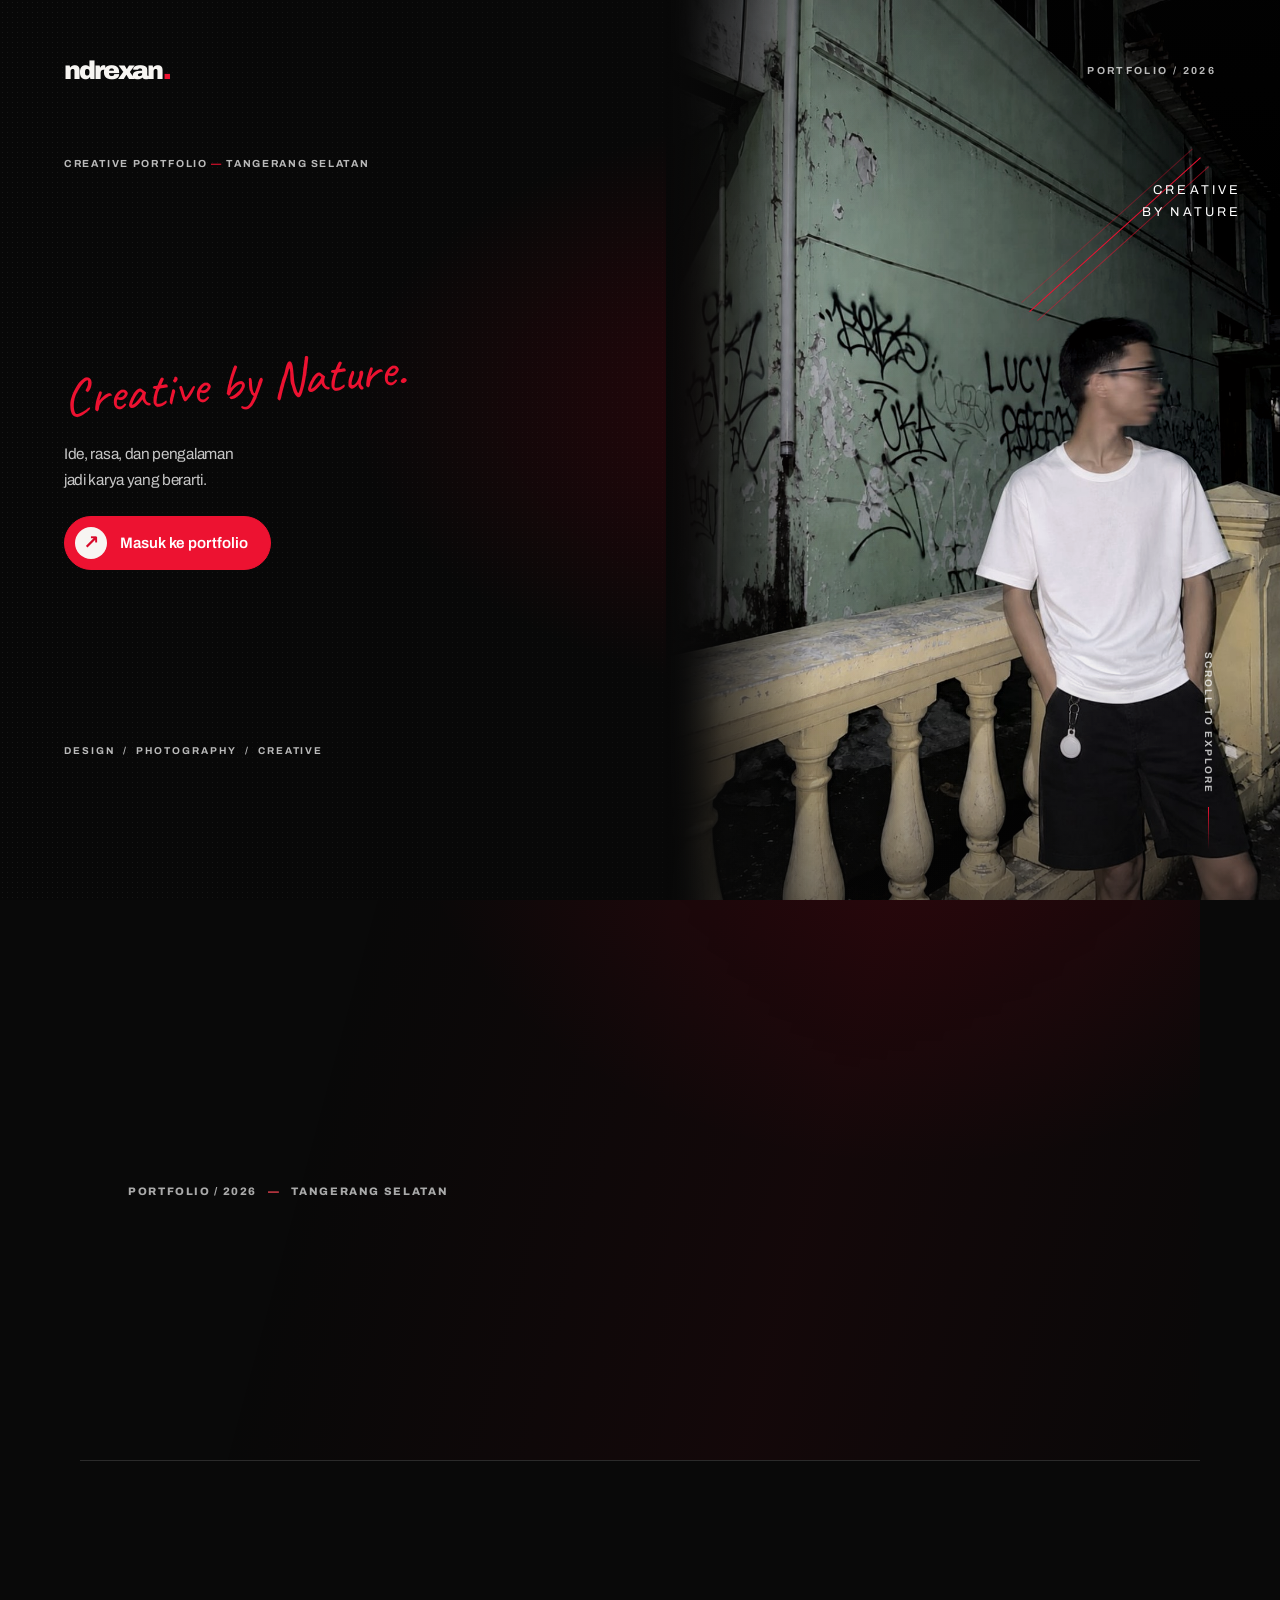
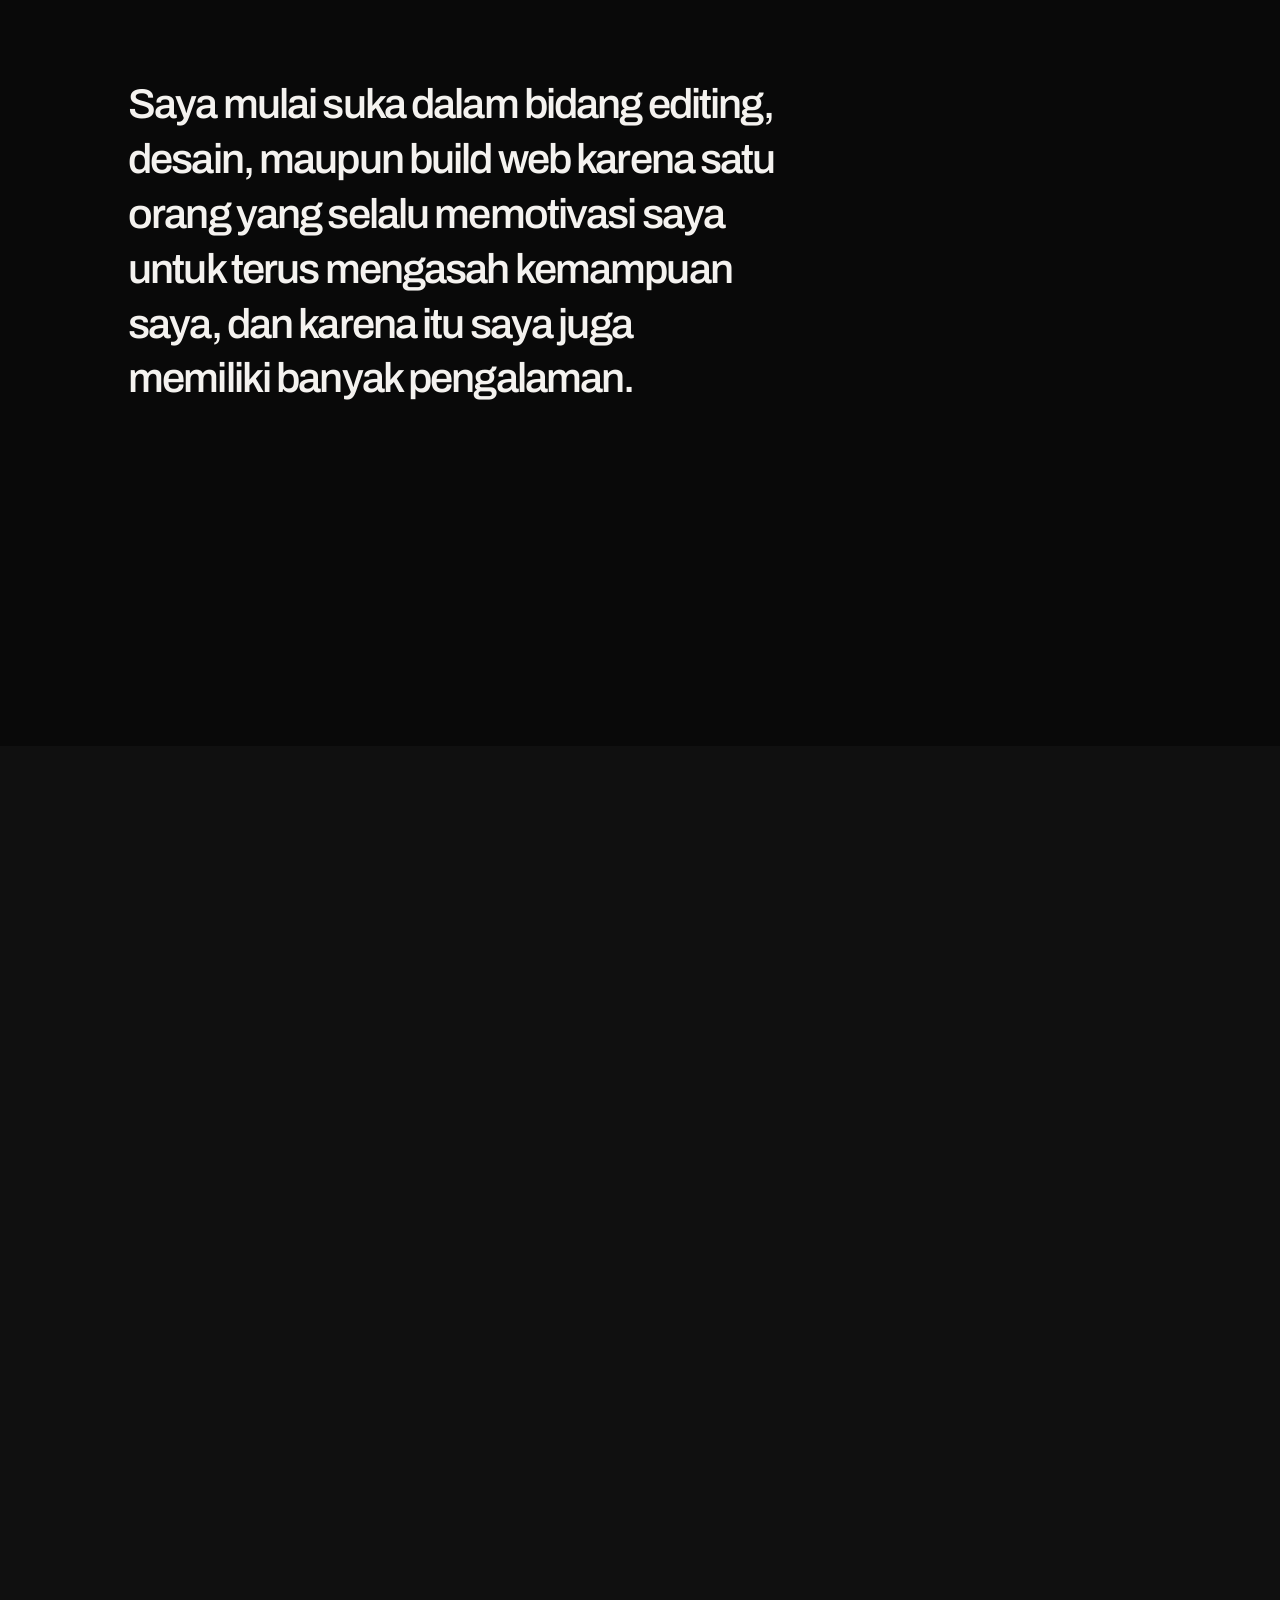
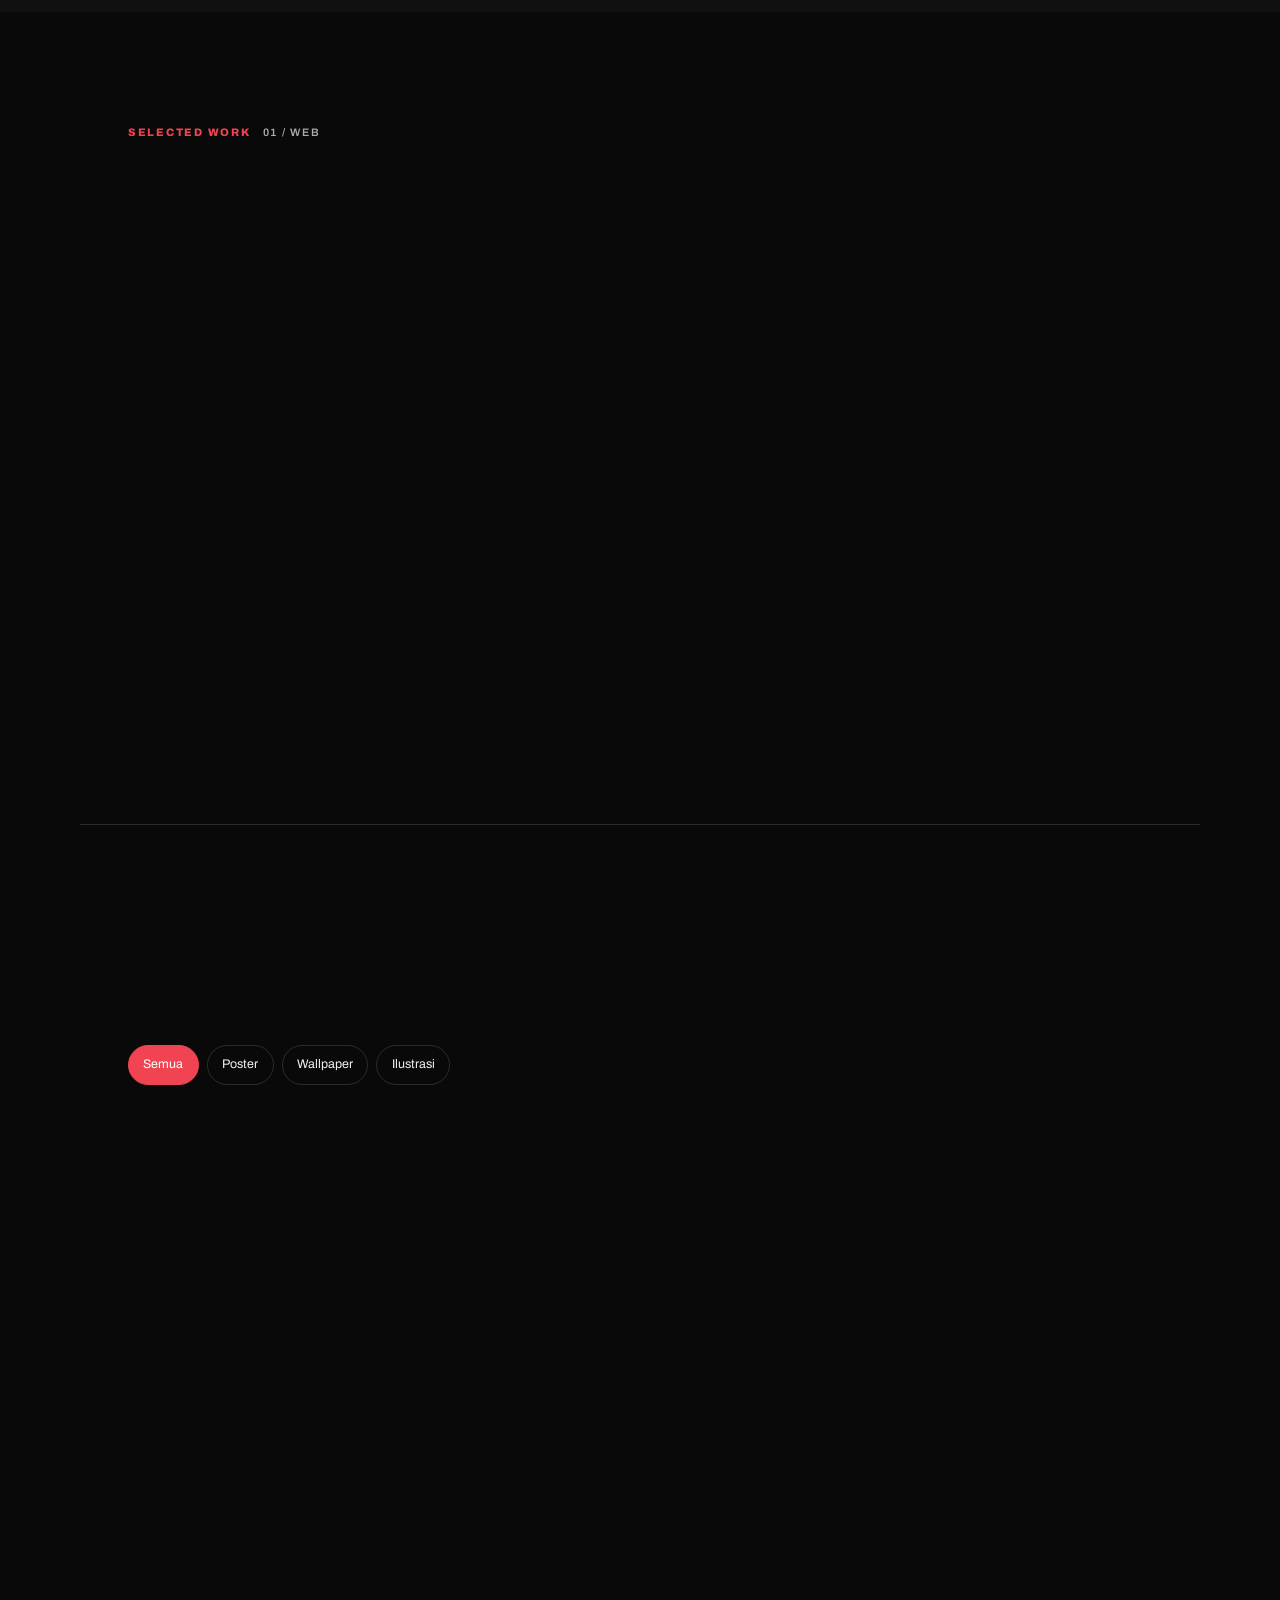
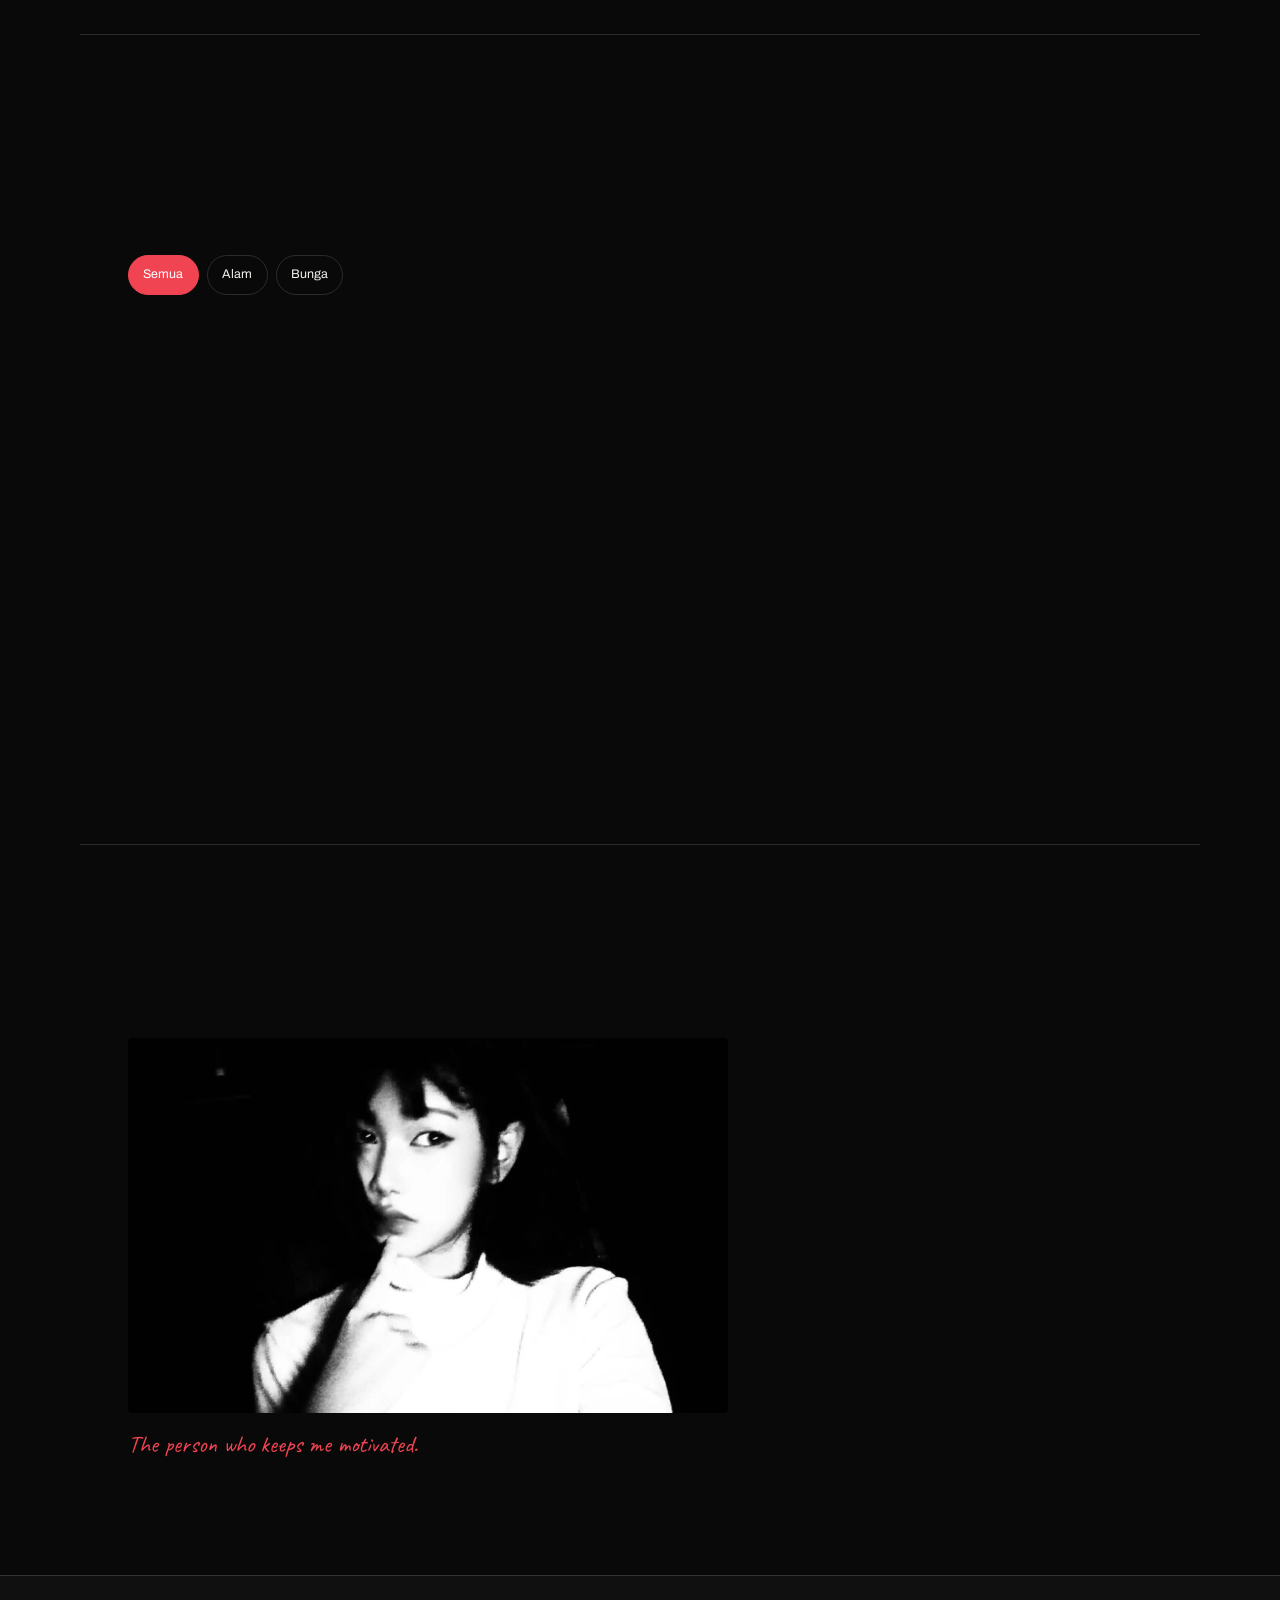
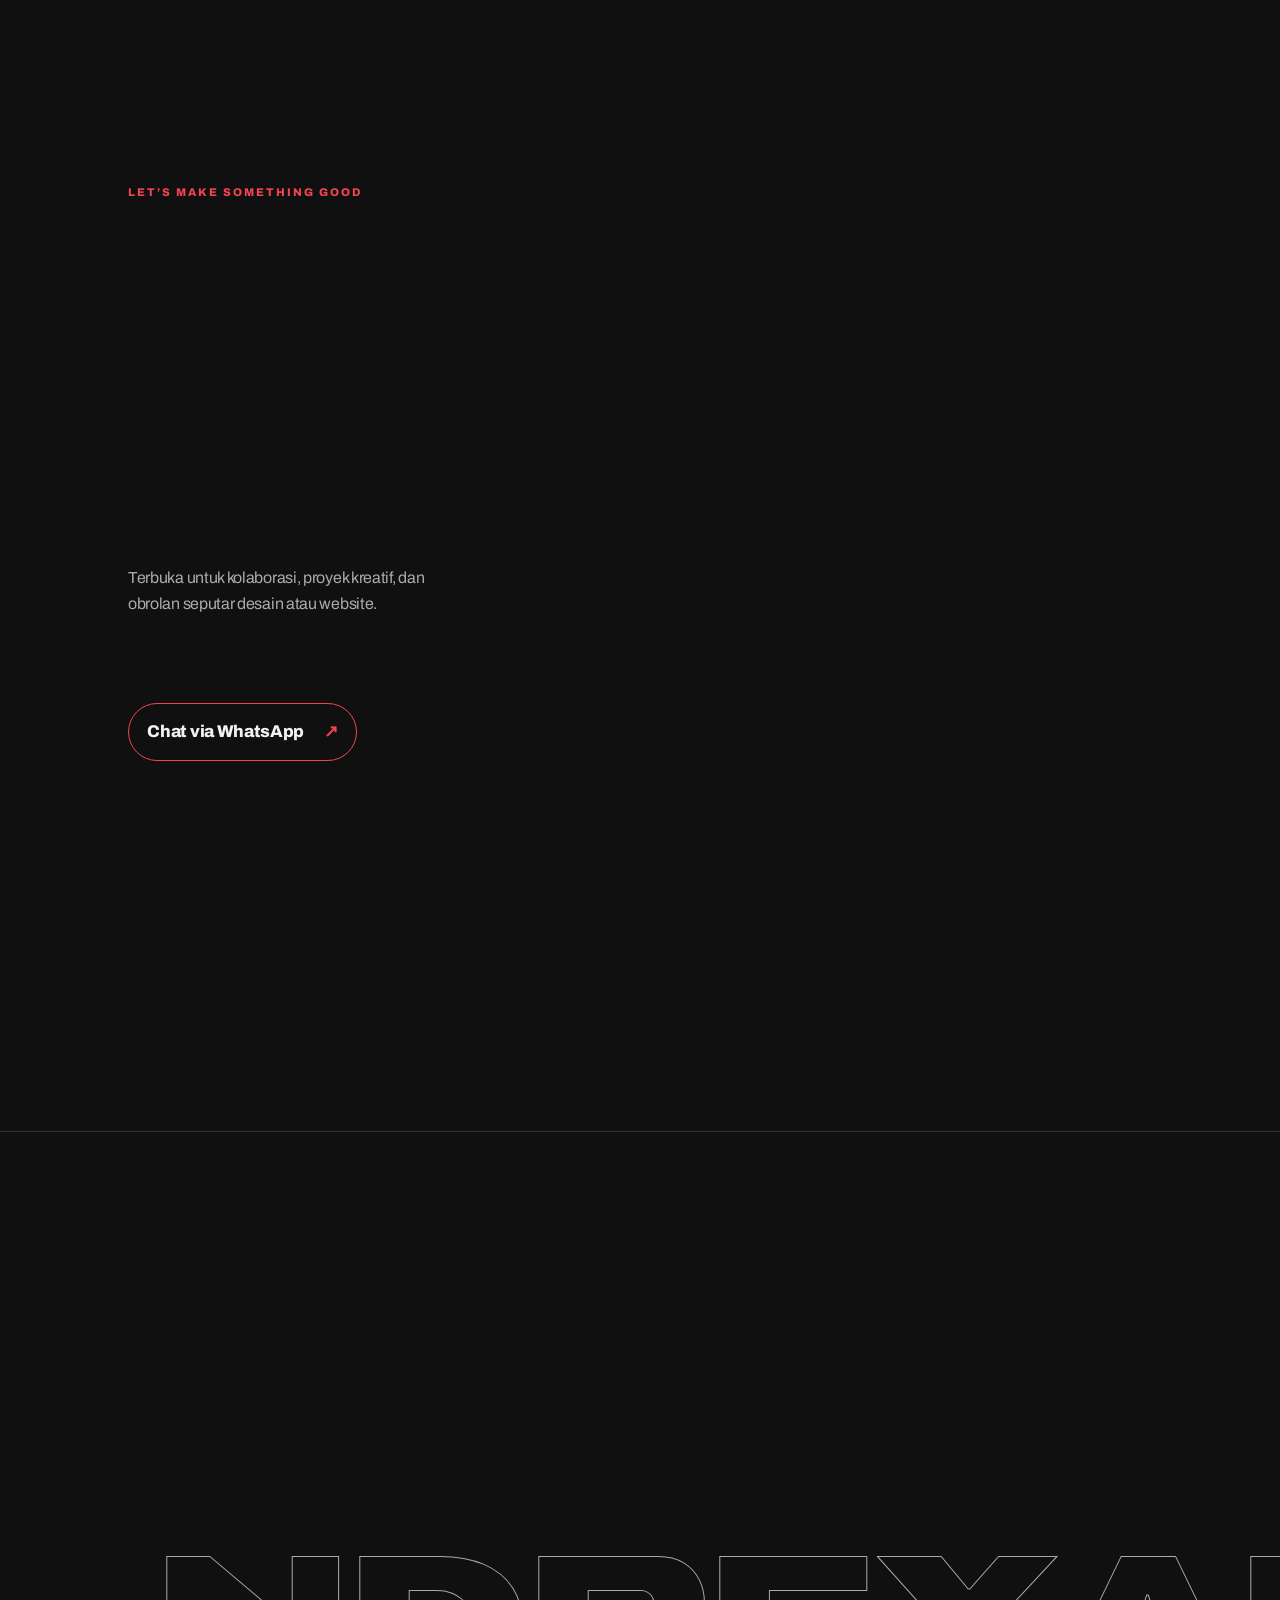
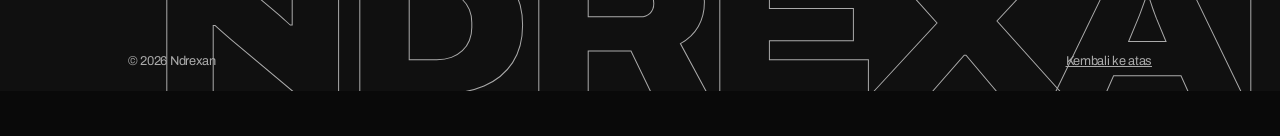
==== index.html @ 60a0fe1a "Add files via upload" ====
<!DOCTYPE html>
<html lang="id">
<head>
  <meta charset="UTF-8">
  <meta name="viewport" content="width=device-width, initial-scale=1">
  <title>Ndrexan · Andre Arshavin</title>
  <meta name="description" content="Andre Arshavin (Ndrexan): desain, fotografi, dan pembuatan website.">
  <meta name="theme-color" content="#0b0b0b">
  <link rel="canonical" href="https://ndrexan.my.id/">
  <link rel="icon" href="favicon.ico" sizes="any">
  <link rel="icon" type="image/png" sizes="32x32" href="favicon-32.png">
  <link rel="icon" type="image/png" sizes="192x192" href="icon-192.png">
  <link rel="apple-touch-icon" href="apple-touch-icon.png">
  <link rel="manifest" href="site.webmanifest">
  <meta property="og:type" content="website">
  <meta property="og:locale" content="id_ID">
  <meta property="og:site_name" content="Ndrexan">
  <meta property="og:title" content="Ndrexan · Desainer, fotografer, dan pembuat website">
  <meta property="og:description" content="Portofolio Andre Arshavin dari Tangerang Selatan: desain, fotografi, dan pembuatan website.">
  <meta property="og:url" content="https://ndrexan.my.id/">
  <meta property="og:image" content="https://ndrexan.my.id/og-image.png">
  <meta property="og:image:width" content="1200">
  <meta property="og:image:height" content="630">
  <meta property="og:image:alt" content="NDREXAN: desainer, fotografer, dan pembuat website">
  <meta name="twitter:card" content="summary_large_image">
  <meta name="twitter:title" content="Ndrexan · Desainer, fotografer, dan pembuat website">
  <meta name="twitter:description" content="Portofolio Andre Arshavin dari Tangerang Selatan: desain, fotografi, dan pembuatan website.">
  <meta name="twitter:image" content="https://ndrexan.my.id/og-image.png">
  <link rel="preconnect" href="https://fonts.googleapis.com">
  <link rel="preconnect" href="https://fonts.gstatic.com" crossorigin>
  <link href="https://fonts.googleapis.com/css2?family=Archivo:wdth,wght@62..125,400..900&family=Caveat:wght@500;600;700&display=swap" rel="stylesheet">
  <link rel="stylesheet" href="style.css">
  <script>if(!matchMedia("(prefers-reduced-motion: reduce)").matches)document.documentElement.className="js loading"</script>

  <style>
    .website-projects[hidden]{display:none!important}.website-project-grid{display:grid;grid-template-columns:1fr;gap:28px;margin-top:24px}.website-project-card{min-width:0;border:1px solid var(--line,#333);border-radius:18px;overflow:hidden;background:var(--panel,rgba(128,128,128,.06))}.website-project-info{padding:20px 22px}.website-project-info h3{font-size:clamp(24px,4vw,34px);margin:5px 0 8px;letter-spacing:-.04em}.website-project-info p{max-width:650px}.website-project-browser{padding:10px;background:#151515;border-top:1px solid #333}.website-project-browser .bar{height:28px;display:flex;align-items:center;gap:6px;color:#aaa;font-size:11px;padding:0 8px}.website-project-browser .bar i{width:7px;height:7px;border-radius:50%;background:#777}.website-project-browser .bar span{margin-left:8px;overflow:hidden;text-overflow:ellipsis;white-space:nowrap}.website-project-screen{position:relative;aspect-ratio:16/9;background:#090909;border-radius:8px;overflow:hidden}.website-project-screen iframe{width:100%;height:100%;border:0;background:#fff}.website-project-screen img{width:100%;height:100%;object-fit:cover;display:block}.website-project-screen .screen-link{position:absolute;inset:0;display:grid;place-items:end center;padding:14px;text-decoration:none;background:linear-gradient(transparent 65%,rgba(0,0,0,.55));color:#fff;opacity:0;transition:opacity .2s}.website-project-screen:hover .screen-link,.website-project-screen:focus-within .screen-link{opacity:1}.website-project-actions{display:flex;gap:10px;flex-wrap:wrap;margin-top:16px}.website-project-actions a{display:inline-flex;align-items:center;gap:8px}.website-project-empty{color:#888}@media(min-width:760px){.website-project-grid{grid-template-columns:repeat(2,minmax(0,1fr))}.website-project-card:first-child:nth-last-child(odd){grid-column:1/-1}}
  </style>

</head>
<body>
  <section class="loader intro-screen" id="loader" aria-label="Intro Ndrexan">
    <div class="intro-grain" aria-hidden="true"></div>
    <header class="intro-top"><span class="intro-brand">ndrexan<span>.</span></span><span class="intro-index">PORTFOLIO / 2026</span></header>
    <div class="intro-art" aria-hidden="true"><img src="foto.jpg" alt=""><span class="intro-redline"></span><span class="intro-stamp">CREATIVE<br>BY NATURE</span></div>
    <div class="intro-copy">
      <p class="intro-kicker">CREATIVE PORTFOLIO <span>—</span> TANGERANG SELATAN</p>
      <h2 class="intro-title">NDREXAN<span>.</span></h2>
      <p class="intro-signature">Creative by Nature.</p>
      <p class="intro-description">Ide, rasa, dan pengalaman<br class="desktop-only"> jadi karya yang berarti.</p>
      <button class="intro-enter" id="introEnter" type="button"><span class="intro-enter-icon">↗</span> Masuk ke portfolio</button>
    </div>
    <div class="intro-bottom"><span>DESIGN&nbsp; / &nbsp;PHOTOGRAPHY&nbsp; / &nbsp;CREATIVE</span><span class="intro-scroll">SCROLL TO EXPLORE <i></i></span></div>
    <p class="loader-hint" id="loaderHint">Ketuk atau klik untuk menyalakan suara</p>
  </section>

  <header class="nav">
    <div class="wrap nav-in">
      <a class="logo" href="#top">ndrexan<span class="logo-dot">.</span></a><button class="theme-toggle" id="themeToggle" type="button" aria-label="Ganti tema"><span class="theme-icon">☼</span><span class="theme-label">Light mode</span></button>
    </div>
  </header>

  <main id="top">
    <section class="hero wrap">
      <div class="hero-title-wrap"><h1>Ndrexan</h1><span class="hero-signature" aria-label="signature">creative by nature.</span></div>
      <div class="hero-grid">
        <div class="intro">
          <p class="statement">Desainer, fotografer, dan pembuat website.</p>
          <p class="muted">Saya Andre Arshavin, berasal dari Tangerang Selatan dan bersekolah di SMKN 4 Tangsel jurusan DKV. Skill saya fotografi, desain, dan pembuatan website.</p>
          <p class="links"><a href="#desain">Lihat karya</a><a href="#kontak">Hubungi saya</a></p>
          <p class="hero-eyebrow">PORTFOLIO / 2026 <span>—</span> TANGERANG SELATAN</p>
          <p class="chips"><span class="chip"><i class="dot"></i>Terbuka untuk proyek</span><span class="chip">Tangsel · <b id="clock">--.--</b> WIB</span></p>
        </div>
        <figure class="photo" id="photo">
          <img src="foto.jpg" alt="Foto Ndrexan" onerror="this.parentElement.classList.add('no-photo')">
          <span class="initial" aria-hidden="true">N</span>
        </figure>
      </div>
    </section>

    <section id="tentang" class="wrap about">
      <h2>Tentang saya</h2>
      <p class="about-t">Saya mulai suka dalam bidang editing, desain, maupun build web karena satu orang yang selalu memotivasi saya untuk terus mengasah kemampuan saya, dan karena itu saya juga memiliki banyak pengalaman.</p>
      <dl class="facts">
        <div><dt>Lokasi</dt><dd>Tangerang Selatan</dd></div>
        <div><dt>Jurusan</dt><dd>DKV, SMKN 4 Tangsel</dd></div>
        <div><dt>Fokus</dt><dd>Desain, fotografi, website</dd></div>
      </dl>
    </section>

    <div class="marquee" aria-hidden="true"><div class="mq-track"><div class="mq-g"><span>DESAIN / FOTOGRAFI / WEBSITE / NDREXAN /&nbsp;</span><span>DESAIN / FOTOGRAFI / WEBSITE / NDREXAN /&nbsp;</span></div><div class="mq-g"><span>DESAIN / FOTOGRAFI / WEBSITE / NDREXAN /&nbsp;</span><span>DESAIN / FOTOGRAFI / WEBSITE / NDREXAN /&nbsp;</span></div></div></div>

    <section id="skill" class="dark">
      <div class="wrap">
        <h2>Skill</h2>
        <div class="row">
          <h3>Desain</h3>
          <p>Tampilan yang rapi dan punya sikap. Antarmuka, poster, dan identitas visual.</p>
        </div>
        <div class="row">
          <h3>Fotografi</h3>
          <p>Komposisi dan cahaya dulu, editing belakangan.</p>
        </div>
        <div class="row">
          <h3>Build Web</h3>
          <p>Website ringan yang ditulis langsung dengan HTML, CSS, dan JavaScript, lalu diluncurkan lewat Vercel.</p>
        </div>
      </div>
    </section>

    <section id="contoh" class="wrap">
      <div class="section-kicker">SELECTED WORK <span>01 / WEB</span></div><h2>MY PROJECT<span class="heading-dot">.</span></h2>
        <div class="webprev">
          <div class="wp-info">
            <p class="project-index">FEATURED PROJECT <span>2026</span></p>
            <h3>ECObike<span class="heading-dot">.</span></h3>
            <p class="project-tags"><span>UI DESIGN</span><span>FRONT-END</span><span>TEAM PROJECT</span></p>
            <p>Website simulasi sewa sepeda listrik per jam di Tangerang Selatan. Pengunjung memilih titik ambil, jenis sepeda, jadwal, dan metode bayar, lalu mendapat tiket QR. Proyek kelompok 7, ditulis dengan HTML, CSS, dan JavaScript.</p>
            <a class="project-cta" href="https://myecobikers.vercel.app/" target="_blank" rel="noopener">Lihat proyek <span aria-hidden="true">↗</span></a>
          </div>
          <div class="browser">
            <div class="bar" aria-hidden="true"><i></i><i></i><i></i><span>myecobikers.vercel.app</span></div>
            <div class="screen">
              <span class="wp-fb">Preview tidak tampil? Klik untuk membuka website.</span>
              <iframe src="https://myecobikers.vercel.app/" title="Preview website ECObike" loading="lazy" tabindex="-1" scrolling="no"></iframe>
              <a class="screen-link" href="https://myecobikers.vercel.app/" target="_blank" rel="noopener" aria-label="Buka website ECObike di tab baru"><span>Buka website</span></a>
            </div>
          </div>
        </div>
    </section>


    <section id="website-projects" class="wrap website-projects" hidden>
      <div class="section-kicker">SELECTED WORK <span>02 / WEBSITE</span></div>
      <h2>WEBSITE SHOWCASE<span class="heading-dot">.</span></h2>
      <p class="muted cap-intro">Website yang saya rancang dan kembangkan.</p>
      <div class="website-project-grid" id="websiteProjectGrid"></div>
    </section>

    <section id="desain" class="wrap">
      <div class="head">
        <h2>Desain<span class="heading-dot">.</span></h2>
        <div class="arrows">
          <button class="arrow" type="button" data-strip="desainStrip" data-dir="-1" aria-label="Geser ke kiri"><svg viewBox="0 0 24 24" width="18" height="18" fill="none" stroke="currentColor" stroke-width="2" stroke-linecap="round" stroke-linejoin="round" aria-hidden="true"><path d="M15 5 L8 12 L15 19"/></svg></button>
          <button class="arrow" type="button" data-strip="desainStrip" data-dir="1" aria-label="Geser ke kanan"><svg viewBox="0 0 24 24" width="18" height="18" fill="none" stroke="currentColor" stroke-width="2" stroke-linecap="round" stroke-linejoin="round" aria-hidden="true"><path d="M9 5 L16 12 L9 19"/></svg></button>
        </div>
      </div>
      <p class="muted cap-intro">Poster, wallpaper, dan ilustrasi. Geser atau klik untuk memperbesar.</p>
      <div class="gallery-filters" role="group" aria-label="Filter galeri desain" data-filter-target="desainStrip"><button class="filter-btn is-active" type="button" data-filter="all" aria-pressed="true">Semua</button><button class="filter-btn" type="button" data-filter="poster" aria-pressed="false">Poster</button><button class="filter-btn" type="button" data-filter="wallpaper" aria-pressed="false">Wallpaper</button><button class="filter-btn" type="button" data-filter="ilustrasi" aria-pressed="false">Ilustrasi</button></div>
      <div class="gallery" id="desainStrip">
        <figure class="g" data-category="poster"><button class="shot" data-src="desain-1.jpg" data-alt="Poster The Last Kingdom: seorang pria berjubah menghadap kastil"><img src="desain-1.jpg" alt="Poster The Last Kingdom: seorang pria berjubah menghadap kastil" width="1100" height="1955" loading="lazy"></button><figcaption>Poster The Last Kingdom</figcaption></figure>
        <figure class="g" data-category="poster"><button class="shot" data-src="desain-2.jpg" data-alt="Poster Dead City: karakter anime berjalan di kota hancur"><img src="desain-2.jpg" alt="Poster Dead City: karakter anime berjalan di kota hancur" width="1100" height="1955" loading="lazy"></button><figcaption>Poster Dead City</figcaption></figure>
        <figure class="g" data-category="wallpaper"><button class="shot" data-src="desain-3.jpg" data-alt="Wallpaper hitam putih Ndrexprem dengan siluet di atas mobil"><img src="desain-3.jpg" alt="Wallpaper hitam putih Ndrexprem dengan siluet di atas mobil" width="1080" height="1920" loading="lazy"></button><figcaption>Wallpaper Ndrexprem</figcaption></figure>
        <figure class="g" data-category="ilustrasi"><button class="shot" data-src="desain-4.jpg" data-alt="Ilustrasi apel merah 3D dengan bayangan"><img src="desain-4.jpg" alt="Ilustrasi apel merah 3D dengan bayangan" width="1100" height="1048" loading="lazy"></button><figcaption>Ilustrasi apel 3D</figcaption></figure>
      </div>
    </section>



    <section id="foto" class="wrap">
      <div class="head">
        <h2>Fotografi<span class="heading-dot">.</span></h2>
        <div class="arrows">
          <button class="arrow" type="button" data-strip="fotoStrip" data-dir="-1" aria-label="Geser ke kiri"><svg viewBox="0 0 24 24" width="18" height="18" fill="none" stroke="currentColor" stroke-width="2" stroke-linecap="round" stroke-linejoin="round" aria-hidden="true"><path d="M15 5 L8 12 L15 19"/></svg></button>
          <button class="arrow" type="button" data-strip="fotoStrip" data-dir="1" aria-label="Geser ke kanan"><svg viewBox="0 0 24 24" width="18" height="18" fill="none" stroke="currentColor" stroke-width="2" stroke-linecap="round" stroke-linejoin="round" aria-hidden="true"><path d="M9 5 L16 12 L9 19"/></svg></button>
        </div>
      </div>
      <p class="muted cap-intro">Beberapa jepretan saya. Geser atau klik untuk memperbesar.</p>
      <div class="gallery-filters" role="group" aria-label="Filter galeri fotografi" data-filter-target="fotoStrip"><button class="filter-btn is-active" type="button" data-filter="all" aria-pressed="true">Semua</button><button class="filter-btn" type="button" data-filter="alam" aria-pressed="false">Alam</button><button class="filter-btn" type="button" data-filter="bunga" aria-pressed="false">Bunga</button></div>
      <div class="gallery" id="fotoStrip">
        <figure class="g" data-category="alam"><button class="shot" data-src="galeri-1.jpg" data-alt="Pohon dan langit biru"><img src="galeri-1.jpg" alt="Pohon dan langit biru" width="1600" height="1200" loading="lazy"></button><figcaption>Pohon dan langit</figcaption></figure>
        <figure class="g" data-category="bunga"><button class="shot" data-src="galeri-2.jpg" data-alt="Bunga merah muda"><img src="galeri-2.jpg" alt="Bunga merah muda" width="1200" height="1600" loading="lazy"></button><figcaption>Bunga merah muda</figcaption></figure>
        <figure class="g" data-category="bunga"><button class="shot" data-src="galeri-3.jpg" data-alt="Bunga kertas dari bawah"><img src="galeri-3.jpg" alt="Bunga kertas dari bawah" width="1200" height="1600" loading="lazy"></button><figcaption>Bunga kertas</figcaption></figure>
        <figure class="g" data-category="alam"><button class="shot" data-src="galeri-4.jpg" data-alt="Pohon di halaman sekolah"><img src="galeri-4.jpg" alt="Pohon di halaman sekolah" width="1600" height="796" loading="lazy"></button><figcaption>Pohon di halaman sekolah</figcaption></figure>
      </div>
    </section>

    <section id="motivator" class="wrap motivator">
      <div class="head">
        <h2>The Motivator<span class="heading-dot">.</span></h2>
      </div>
      <figure class="motivator-photo motivator-slideshow" aria-label="The Motivator photo slideshow">
        <div class="motivator-slides">
          <img class="motivator-slide is-active" src="the-motivator.jpg" alt="The Motivator" loading="lazy">
          <img class="motivator-slide" src="the-motivator-2.jpg" alt="The Motivator — photo 2" loading="lazy">
        </div>
        <figcaption>The person who keeps me motivated.</figcaption>
      </figure>
    </section>

    <section id="kontak" class="dark contact">
      <div class="wrap">
        <p class="contact-kicker">LET’S MAKE SOMETHING GOOD</p><h2 class="big">Ada ide menarik?<br><span class="contact-script">Mari kita wujudkan.</span></h2><p class="contact-note">Terbuka untuk kolaborasi, proyek kreatif, dan obrolan seputar desain atau website.</p>
        <a class="mail" id="mail" href="mailto:andrearshavinkece73@gmail.com"><span class="ico" aria-hidden="true"><svg viewBox="0 0 24 24"><rect width="24" height="24" rx="5.5" fill="#fff"/><path transform="translate(4 5.2) scale(.667)" fill="#EA4335" d="M24 5.457v13.909c0 .904-.732 1.636-1.636 1.636h-3.819V11.73L12 16.64l-6.545-4.91v9.273H1.636A1.636 1.636 0 0 1 0 19.366V5.457c0-2.023 2.309-3.178 3.927-1.964L5.455 4.64 12 9.548l6.545-4.91 1.528-1.145C21.69 2.28 24 3.434 24 5.457z"/></svg></span><span id="mailText">andrearshavinkece73@gmail.com</span></a>
        <p class="contact-actions"><a class="whatsapp" href="https://wa.me/6285715559734?text=Halo%20Ndrexan%2C%20aku%20tertarik%20buat%20ngobrol%20soal%20proyek%20kreatif." target="_blank" rel="noopener">Chat via WhatsApp <span aria-hidden="true">↗</span></a></p>
        <p class="socials"><a class="ig" href="https://www.instagram.com/whytakefoto" target="_blank" rel="noopener"><span class="ico" aria-hidden="true"><svg viewBox="0 0 24 24"><defs><linearGradient id="igg" x1="0" y1="1" x2="1" y2="0"><stop offset="0" stop-color="#FEDA75"/><stop offset=".3" stop-color="#FA7E1E"/><stop offset=".55" stop-color="#D62976"/><stop offset=".8" stop-color="#962FBF"/><stop offset="1" stop-color="#4F5BD5"/></linearGradient></defs><rect width="24" height="24" rx="5.5" fill="url(#igg)"/><rect x="5.2" y="5.2" width="13.6" height="13.6" rx="4" fill="none" stroke="#fff" stroke-width="1.6"/><circle cx="12" cy="12" r="3.3" fill="none" stroke="#fff" stroke-width="1.6"/><circle cx="16.3" cy="7.7" r=".95" fill="#fff"/></svg></span>Instagram @whytakefoto</a></p>
      </div>
      <div class="road" aria-hidden="true">
        <svg class="car" viewBox="0 0 400 130" xmlns="http://www.w3.org/2000/svg" fill="none" stroke="#fff" stroke-width="2" stroke-linejoin="round" stroke-linecap="round">
          <path d="M22 44 L64 42 L66 48 L24 50 Z" fill="#0b0b0b"/>
          <path d="M40 50 L42 64 M48 50 L47 64"/>
          <path d="M30 100 L28 70 Q30 60 50 58 L112 54 Q132 32 178 29 L216 29 Q246 31 268 52 L350 60 Q378 64 382 78 L384 100 Z" fill="#0b0b0b"/>
          <path d="M124 54 Q140 37 178 34 L212 34 Q236 36 252 52 Z"/>
          <path d="M184 34 L184 52 M360 66 L378 70 M300 78 L330 78"/>
          <circle cx="95" cy="100" r="21" fill="#0b0b0b"/>
          <circle cx="305" cy="100" r="21" fill="#0b0b0b"/>
          <g class="wheel"><circle cx="95" cy="100" r="11"/><path d="M95 89 V111 M84 100 H106 M87 92 L103 108 M103 92 L87 108"/></g>
          <g class="wheel"><circle cx="305" cy="100" r="11"/><path d="M305 89 V111 M294 100 H316 M297 92 L313 108 M313 92 L297 108"/></g>
        </svg>
        <div class="lane"></div>
      </div>
    </section>

  </main>

  <footer class="foot dark">
    <div class="wrap"><div class="wordmark" aria-hidden="true"><span style="--i:0">N</span><span style="--i:1">D</span><span style="--i:2">R</span><span style="--i:3">E</span><span style="--i:4">X</span><span style="--i:5">A</span><span style="--i:6">N</span></div></div>
    <div class="wrap foot-in">
      <span>© <span id="year"></span> Ndrexan</span>
      <a href="#top">Kembali ke atas</a>
    </div>
  </footer>

  <button class="snd" id="sndBtn" type="button" aria-label="Matikan suara" hidden><svg viewBox="0 0 24 24" width="18" height="18" fill="none" stroke="currentColor" stroke-width="2" stroke-linecap="round" stroke-linejoin="round" aria-hidden="true"><path d="M11 5 6 9H3v6h3l5 4z"/><path class="w" d="M15.5 8.5a5 5 0 0 1 0 7M18.5 5.5a9 9 0 0 1 0 13"/><path class="x" d="M16 9l6 6M22 9l-6 6"/></svg></button>

  <dialog id="lb" aria-label="Foto diperbesar"><button class="lb-nav lb-prev" id="lbPrev" type="button" aria-label="Foto sebelumnya">‹</button><img alt=""><div class="lb-bottom"><span id="lbCaption"></span><button id="lbClose" type="button">Tutup ✕</button></div><button class="lb-nav lb-next" id="lbNext" type="button" aria-label="Foto berikutnya">›</button></dialog>

  <script src="script.js"></script>
  <script src="cms.js"></script>
</body>
</html>
---- style.css ----
:root {
  --w: #ffffff; --k: #0b0b0b; --g: #6b6b6b; --l: #e4e4e4; --dl: #2b2b2b;
  --f: "Archivo", "Helvetica Neue", Arial, system-ui, sans-serif;
  box-sizing: border-box;
}
*, *::before, *::after { box-sizing: inherit; }
html { scroll-behavior: smooth; scroll-padding-top: 64px; }
body { margin: 0; background: var(--w); color: var(--k); font: 400 1.0625rem/1.6 var(--f); -webkit-font-smoothing: antialiased; overflow-x: hidden; }
a { color: inherit; }
:focus-visible { outline: 3px solid currentColor; outline-offset: 4px; }
.wrap { max-width: 1200px; margin: 0 auto; padding-left: clamp(1.25rem, 5vw, 3rem); padding-right: clamp(1.25rem, 5vw, 3rem); }
.muted { color: var(--g); }
.dark { background: var(--k); color: var(--w); }

/* Navigasi */
.nav { position: sticky; top: 0; z-index: 10; background: var(--w); border-bottom: 1px solid var(--l); }
.nav-in { display: flex; justify-content: space-between; align-items: center; height: 60px; }
.logo { font-weight: 800; font-stretch: 125%; text-decoration: none; letter-spacing: -.02em; }
.nav nav { display: flex; gap: clamp(1rem, 3vw, 2rem); }
.nav nav a { text-decoration: none; font-weight: 500; }
.nav nav a:hover { text-decoration: underline; text-underline-offset: 5px; }

/* Hero */
.hero { padding-top: clamp(2rem, 6vw, 4.5rem); padding-bottom: clamp(3rem, 8vw, 6rem); }
h1 { margin: 0; font-weight: 800; font-stretch: 125%; font-size: min(16vw, 190px); line-height: .9; letter-spacing: -.045em; }
.hero-grid { display: grid; grid-template-columns: 1.4fr 1fr; gap: clamp(2rem, 6vw, 5rem); align-items: end; margin-top: clamp(2rem, 5vw, 3.5rem); }
.statement { font-size: clamp(1.6rem, 3.4vw, 2.5rem); font-weight: 600; line-height: 1.15; letter-spacing: -.02em; margin: 0 0 1rem; max-width: 18ch; }
.intro .muted { max-width: 30rem; margin: 0 0 1.5rem; }
.links { display: flex; gap: 1.75rem; margin: 0; font-weight: 600; }
.links a { text-underline-offset: 6px; text-decoration-thickness: 2px; }
.links a:hover { text-decoration-thickness: 4px; }

/* Foto hitam putih */
.photo { position: relative; margin: 0; width: 100%; max-width: 340px; justify-self: end; aspect-ratio: 4 / 5; overflow: hidden; background: #d9d9d9; transform: perspective(900px) rotateX(var(--rx, 0deg)) rotateY(var(--ry, 0deg)); transition: transform .3s ease-out; }
.photo.moving { transition: transform .05s linear; }
.photo img { width: 100%; height: 100%; object-fit: cover; display: block; filter: grayscale(1) contrast(1.15); }
.photo::after { content: ""; position: absolute; inset: 0; pointer-events: none; opacity: .22; mix-blend-mode: multiply; background-image: url("data:image/svg+xml;utf8,<svg xmlns='http://www.w3.org/2000/svg' width='160' height='160'><filter id='n'><feTurbulence type='fractalNoise' baseFrequency='.9' numOctaves='2' stitchTiles='stitch'/><feColorMatrix values='0 0 0 0 0  0 0 0 0 0  0 0 0 0 0  0 0 0 1.2 -.1'/></filter><rect width='100%' height='100%' filter='url(%23n)'/></svg>"); }
.initial { display: none; }
.photo.no-photo { display: grid; place-items: center; background: var(--k); }
.photo.no-photo img { display: none; }
.photo.no-photo .initial { display: block; color: var(--w); font: 800 7rem var(--f); font-stretch: 125%; }

/* Section umum */
h2 { margin: 0 0 clamp(1.5rem, 4vw, 3rem); font-weight: 800; font-stretch: 125%; font-size: clamp(2rem, 5vw, 3.4rem); line-height: 1; letter-spacing: -.03em; }
#skill { padding: clamp(3rem, 8vw, 6rem) 0; }
.row { display: grid; grid-template-columns: 1fr 1.6fr; gap: 1rem 3rem; padding: clamp(1.25rem, 3vw, 2rem) 0; border-top: 1px solid var(--dl); }
.row:last-child { border-bottom: 1px solid var(--dl); }
.row h3 { margin: 0; font-weight: 700; font-stretch: 112%; font-size: clamp(1.5rem, 3.2vw, 2.4rem); letter-spacing: -.02em; line-height: 1.1; }
.row p { margin: 0; color: #b9b9b9; max-width: 34rem; }

/* Kontak */
.contact { padding-top: clamp(3rem, 8vw, 6rem); overflow: hidden; }
.big { font-size: clamp(2.2rem, 7vw, 5.2rem); line-height: .98; max-width: 14ch; margin-bottom: 2rem; }
.mail { display: inline-block; font-size: clamp(1.15rem, 3.4vw, 2rem); font-weight: 600; letter-spacing: -.01em; text-underline-offset: 8px; text-decoration-thickness: 2px; word-break: break-all; }
.mail:hover { text-decoration-thickness: 5px; }
.socials { display: flex; gap: 1.75rem; margin: 1.5rem 0 0; color: #bdbdbd; }
.socials a:hover { color: var(--w); }

.road { margin-top: clamp(2.5rem, 6vw, 4rem); }
.car { display: block; width: min(440px, 78%); margin-left: clamp(1.25rem, 5vw, 3rem); }
.lane { height: 1px; background: var(--dl); margin-top: -1px; }
.wheel { transform-box: fill-box; transform-origin: center; }
.js .car { transform: translateX(-115vw); }
.js .car.go { transform: none; transition: transform 2.2s cubic-bezier(.15,.75,.2,1); }
.js .car.go .wheel { animation: spin 2.2s cubic-bezier(.15,.75,.2,1); }
@keyframes spin { from { transform: rotate(-1080deg); } to { transform: none; } }

.foot { border-top: 1px solid var(--dl); }
.foot-in { display: flex; justify-content: space-between; flex-wrap: wrap; gap: 1rem; padding-top: 1.5rem; padding-bottom: 2rem; color: #bdbdbd; }
.foot a:hover { color: var(--w); }

@media (max-width: 760px) {
  .hero-grid { grid-template-columns: 1fr; }
  .photo { justify-self: start; max-width: 260px; }
  .row { grid-template-columns: 1fr; }
}
@media (prefers-reduced-motion: reduce) {
  html { scroll-behavior: auto; }
  *, *::before, *::after { animation: none !important; transition: none !important; }
  .js .car { transform: none; }
}

/* Galeri: satu baris yang bisa digeser */
#desain, #foto { padding-top: clamp(2.5rem, 6vw, 4.5rem); padding-bottom: clamp(2rem, 5vw, 3.5rem); }
.head { display: flex; justify-content: space-between; align-items: center; gap: 1rem; margin-bottom: .75rem; }
.head h2 { margin: 0; }
.cap-intro { margin: 0 0 1.5rem; }
.arrows { display: flex; gap: .5rem; }
.arrow { width: 42px; height: 42px; display: grid; place-items: center; padding: 0; color: var(--k); background: transparent; border: 1px solid var(--k); border-radius: 50%; cursor: pointer; transition: background .2s, color .2s, opacity .2s; }
.arrow:hover:not(:disabled) { background: var(--k); color: var(--w); }
.arrow:disabled { opacity: .25; cursor: default; }
.gallery { --h: clamp(230px, 34vw, 370px); display: flex; gap: clamp(.75rem, 2vw, 1.25rem); overflow-x: auto; scroll-snap-type: x proximity; scrollbar-width: none; margin-right: calc(-1 * clamp(1.25rem, 5vw, 3rem)); padding-right: clamp(1.25rem, 5vw, 3rem); -webkit-overflow-scrolling: touch; }
.gallery::-webkit-scrollbar { display: none; }
.g { flex: none; margin: 0; scroll-snap-align: start; }
.shot { display: block; height: var(--h); padding: 0; border: 0; background: #eee; overflow: hidden; cursor: zoom-in; }
.shot img { height: 100%; width: auto; display: block; transition: transform .8s cubic-bezier(.2,.7,.2,1); }
.shot:hover img { transform: scale(1.04); }
.g figcaption { margin-top: .55rem; font-size: .92rem; color: var(--g); }

#lb { border: 0; padding: 0; background: transparent; max-width: 100vw; max-height: 100vh; width: 100vw; height: 100vh; }
#lb::backdrop { background: rgba(0, 0, 0, .92); }
#lb[open] { display: grid; place-items: center; }
#lb img { max-width: 92vw; max-height: 86vh; display: block; }
#lbClose { position: absolute; top: 1rem; right: 1rem; font: 600 1rem var(--f); color: #fff; background: transparent; border: 1px solid #fff; padding: .5rem 1rem; cursor: pointer; }
#lbClose:hover { background: #fff; color: #000; }
@media (prefers-reduced-motion: reduce) { .shot img { transition: none !important; } }

/* ===== Animasi ===== */
html.loading { overflow: hidden; }

/* Loading 3 detik: tulisan NDREXAN */
.loader { display: none; }
.js .loader { position: fixed; inset: 0; z-index: 100; display: grid; place-items: center; background: var(--k); color: var(--w); transition: transform .7s cubic-bezier(.76, 0, .24, 1); }
.loader.exit { transform: translateY(-100%); }
.loader-t { display: flex; overflow: hidden; padding: .1em .06em; font-weight: 800; font-stretch: 125%; font-size: min(13vw, 150px); line-height: 1; letter-spacing: -.04em; }
.loader-t span { display: inline-block; transform: translateY(115%); animation: lt .8s cubic-bezier(.2, .8, .2, 1) forwards; animation-delay: calc(var(--i) * .1s + .2s); }
@keyframes lt { to { transform: none; } }

/* Nav turun setelah loading */
.js .nav-in { animation: nd .8s cubic-bezier(.2, .8, .2, 1) 2.4s backwards; }
@keyframes nd { from { opacity: 0; transform: translateY(-14px); } }

/* Judul Ndrexan: huruf naik satu per satu */
.js h1 { overflow: hidden; padding: .08em .05em .1em 0; margin: -.08em 0 -.1em; }
.js h1 .ch { display: inline-block; transform: translateY(110%); transition: transform .9s cubic-bezier(.2, .8, .2, 1) calc(var(--i) * .06s); }
.js h1.in .ch { transform: none; }

/* Subtitle, teks, tombol, judul section */
.js .rv { opacity: 0; transform: translateY(28px); transition: opacity .8s cubic-bezier(.2, .7, .2, 1) var(--d, 0s), transform .8s cubic-bezier(.2, .7, .2, 1) var(--d, 0s); }
.js .g.rv { transform: translateX(70px); }
.js .rv.in { opacity: 1; transform: none; }

/* Foto: terbuka dari bawah, gambar mengecil pelan */
.js .photo { clip-path: inset(100% 0 0 0); transition: clip-path 1.1s cubic-bezier(.7, 0, .2, 1) .6s, transform .3s ease-out; }
.js .photo.in { clip-path: inset(0); }
.js .photo.moving { transition: transform .05s linear; }
.js .photo img { transform: scale(1.35); transition: transform 1.6s cubic-bezier(.2, .7, .2, 1) .6s; }
.js .photo.in img { transform: none; }

/* Galeri saat digeser: gambar bergeser (parallax) dan miring mengikuti kecepatan */
.js .shot { transform: skewX(var(--sk, 0deg)); will-change: transform; }
.js .shot img { --s: 1.14; transform: translateX(calc(var(--p, 0) * -6%)) scale(var(--s)); transition: transform .5s cubic-bezier(.2, .7, .2, 1); }
.js .shot:hover img { --s: 1.2; }
.arrow { transition: background .2s, color .2s, opacity .2s, transform .2s; }
.arrow:active:not(:disabled) { transform: scale(.88); }

/* Gambar diperbesar */
#lb[open] img { animation: zin .45s cubic-bezier(.2, .8, .2, 1); }
#lb[open]::backdrop { animation: fin .3s ease-out; }
@keyframes zin { from { opacity: 0; transform: scale(.92); } }
@keyframes fin { from { opacity: 0; } }
@media (prefers-reduced-motion: reduce) { #lb::backdrop { animation: none !important; } }

/* Kontak: logo Gmail dan Instagram */
.ico { flex: none; display: inline-block; line-height: 0; transition: transform .3s cubic-bezier(.2, .8, .2, 1); }
.ico svg { display: block; width: 100%; height: 100%; }
.mail { display: inline-flex; align-items: center; gap: .55em; }
.mail .ico { width: 1.25em; height: 1.25em; }
.mail:hover .ico, .socials a:hover .ico { transform: rotate(-8deg) scale(1.12); }
.socials a { display: inline-flex; align-items: center; gap: .6rem; text-decoration: none; }
.socials a:hover { text-decoration: underline; text-underline-offset: 6px; }
.socials .ico { width: 1.6rem; height: 1.6rem; }

/* Preview website di bagian Skill */
.webprev { display: grid; grid-template-columns: 1fr 1.6fr; gap: 1.5rem 3rem; align-items: center; margin-top: clamp(2rem, 5vw, 3.5rem); }
.wp-info h3 { margin: 0 0 .75rem; font-weight: 700; font-stretch: 112%; font-size: clamp(1.5rem, 3.2vw, 2.4rem); letter-spacing: -.02em; line-height: 1.1; }
.wp-info p { margin: 0 0 1.25rem; color: #b9b9b9; max-width: 30rem; }
.wp-info a { font-weight: 600; text-underline-offset: 6px; text-decoration-thickness: 2px; }
.wp-info a:hover { text-decoration-thickness: 4px; }
.browser { background: #161616; border: 1px solid var(--dl); border-radius: 10px; overflow: hidden; box-shadow: 0 24px 60px rgba(0, 0, 0, .55); transition: transform .5s cubic-bezier(.2, .8, .2, 1); }
.browser:hover { transform: translateY(-6px); }
.bar { display: flex; align-items: center; gap: .4rem; padding: .6rem .8rem; border-bottom: 1px solid var(--dl); }
.bar i { width: 10px; height: 10px; border-radius: 50%; background: #3a3a3a; }
.bar span { margin-left: .6rem; flex: 1; max-width: 22rem; padding: .2rem .8rem; border-radius: 99px; background: #222; color: #9a9a9a; font-size: .8rem; white-space: nowrap; overflow: hidden; text-overflow: ellipsis; }
.screen { position: relative; overflow: hidden; background: #0f0f0f; display: grid; place-items: center; color: #8a8a8a; font-size: .9rem; text-align: center; padding: 1rem; }
.screen iframe { position: absolute; top: 0; left: 0; border: 0; transform-origin: 0 0; pointer-events: none; }
.screen-link { position: absolute; inset: 0; z-index: 2; display: flex; align-items: flex-end; justify-content: flex-end; padding: 1rem; text-decoration: none; }
.screen-link span { opacity: 0; transform: translateY(8px); transition: opacity .3s, transform .3s; background: var(--w); color: var(--k); font-weight: 600; font-size: .9rem; padding: .5rem 1rem; border-radius: 99px; }
.screen-link:hover span, .screen-link:focus-visible span { opacity: 1; transform: none; }
@media (hover: none) { .screen-link span { opacity: 1; transform: none; } }
@media (max-width: 760px) { .webprev { grid-template-columns: 1fr; } }

/* Petunjuk suara di layar loading (muncul hanya kalau browser memblokir suara otomatis) */
.loader-hint { position: absolute; left: 0; right: 0; bottom: max(2rem, env(safe-area-inset-bottom, 0px)); margin: 0; text-align: center; font-size: .95rem; color: #9a9a9a; opacity: 0; transition: opacity .5s; pointer-events: none; }
.loader-hint.show { opacity: 1; }

/* Logo ndrexan kiri atas */
.logo { display: inline-flex; }
.logo .lc { display: inline-block; }
.js .logo .lc { opacity: 0; transform: translateY(.7em); transition: opacity .5s, transform .7s cubic-bezier(.2, .8, .2, 1); transition-delay: calc(var(--i) * .06s); }
.js .logo.in .lc { opacity: 1; transform: none; }
.logo:hover .lc, .logo:focus-visible .lc, .logo.wave .lc { animation: hop .6s cubic-bezier(.3, .9, .4, 1) calc(var(--i) * .05s); }
@keyframes hop { 40% { transform: translateY(-.3em); } }

/* Logo: gerakan lebih ringan dan cepat */
@keyframes hop { 40% { transform: translateY(-.18em); } }
.logo:hover .lc, .logo:focus-visible .lc, .logo.wave .lc { animation: hop .45s ease-out calc(var(--i) * .035s); }

/* Navigasi di HP: lebih ringkas dan lega */
@media (max-width: 560px) {
  .nav-in { height: 54px; }
  .logo { font-size: .95rem; }
  .nav nav { gap: .9rem; }
  .nav nav a { font-size: .92rem; }
}

/* Contoh skill: section sendiri di latar putih (di luar bagian Skill yang hitam) */
#contoh { padding-top: clamp(2.5rem, 6vw, 4.5rem); padding-bottom: clamp(2rem, 5vw, 3.5rem); }
#contoh .webprev { margin-top: 0; }
#contoh .wp-info p { color: var(--g); }
#contoh .browser { background: #f4f4f4; border-color: var(--l); box-shadow: 0 20px 50px rgba(0, 0, 0, .14); }
#contoh .bar { border-bottom-color: var(--l); }
#contoh .bar i { background: #cfcfcf; }
#contoh .bar span { background: var(--w); color: var(--g); }
#contoh .screen { background: #ececec; color: var(--g); }
#contoh .screen-link span { background: var(--k); color: var(--w); }

/* ===== Elemen branding ===== */
/* Chip di hero */
.chips { display: flex; flex-wrap: wrap; gap: .6rem; margin: 1.5rem 0 0; padding: 0; font-size: .85rem; }
.chip { display: inline-flex; align-items: center; gap: .5rem; padding: .35rem .85rem; border: 1px solid var(--l); border-radius: 99px; color: var(--g); font-weight: 500; }
.chip b { color: var(--k); font-weight: 600; font-variant-numeric: tabular-nums; }
.dot { width: 8px; height: 8px; border-radius: 50%; background: #22c55e; animation: pulse 2s infinite; }
@keyframes pulse { 0% { box-shadow: 0 0 0 0 rgba(34, 197, 94, .55); } 80%, 100% { box-shadow: 0 0 0 10px rgba(34, 197, 94, 0); } }

/* Pita teks berjalan */
.marquee { overflow: hidden; border-top: 1px solid var(--l); border-bottom: 1px solid var(--l); padding: .85rem 0; background: var(--w); }
.mq-track { display: flex; width: max-content; animation: mq 24s linear infinite; }
.mq-g { display: flex; flex: none; }
.mq-g span { flex: none; white-space: nowrap; font-weight: 800; font-stretch: 125%; font-size: clamp(1.5rem, 4vw, 2.8rem); line-height: 1.1; letter-spacing: -.02em; }
@keyframes mq { to { transform: translateX(-50%); } }

/* Nomor di baris Skill */
#skill .wrap { counter-reset: r; }
.row h3::before { counter-increment: r; content: "0" counter(r); display: block; margin-bottom: .5rem; font-size: .8rem; font-weight: 500; font-stretch: 100%; letter-spacing: .12em; color: #8a8a8a; }
.row { transition: padding-left .45s cubic-bezier(.2, .8, .2, 1), border-color .3s; }
.row:hover { padding-left: clamp(.5rem, 2vw, 1.25rem); border-top-color: #777; }

/* Garis progres dan kursor */
.prog { position: fixed; top: 0; left: 0; width: 100%; height: 3px; background: #fff; mix-blend-mode: difference; transform-origin: 0 0; transform: scaleX(0); z-index: 150; pointer-events: none; }
.cur { position: fixed; left: 0; top: 0; width: 0; height: 0; z-index: 200; pointer-events: none; opacity: 0; transition: opacity .3s; }
.cur::before { content: ""; position: absolute; width: 34px; height: 34px; margin: -17px 0 0 -17px; border: 1.5px solid #fff; border-radius: 50%; mix-blend-mode: difference; transition: width .25s, height .25s, margin .25s, background .25s; }
.cur.on { opacity: 1; }
.cur.hot::before { width: 68px; height: 68px; margin: -34px 0 0 -34px; background: #fff; }

/* Tulisan besar NDREXAN di footer: garis dulu, lalu terisi */
.wordmark { display: flex; justify-content: space-between; overflow: hidden; padding: clamp(1.5rem, 4vw, 3rem) 0 .06em; font-weight: 900; font-stretch: 125%; font-size: min(16.5vw, 200px); line-height: .95; letter-spacing: -.04em; user-select: none; }
.wordmark span { display: inline-block; color: transparent; -webkit-text-stroke: 1.5px rgba(255, 255, 255, .4); }
.js .wordmark span { transform: translateY(105%); transition: transform .9s cubic-bezier(.2, .8, .2, 1) calc(var(--i) * .07s), color .6s ease calc(var(--i) * .1s + .7s); }
.js .wordmark.in span { transform: none; color: #fff; }

/* Tombol suara */
.snd { position: fixed; right: 1rem; bottom: 1rem; z-index: 90; display: grid; place-items: center; width: 44px; height: 44px; padding: 0; border: 1px solid #cfcfcf; border-radius: 50%; background: var(--w); color: var(--k); cursor: pointer; box-shadow: 0 6px 20px rgba(0, 0, 0, .25); transition: transform .2s; }
.snd[hidden] { display: none; }
.snd:hover { transform: scale(1.08); }
.snd:active { transform: scale(.92); }
.snd .x { display: none; }
.snd.off .w { display: none; }
.snd.off .x { display: inline; }

/* Tentang saya */
.about { padding-top: clamp(3rem, 8vw, 6rem); padding-bottom: clamp(3rem, 8vw, 6rem); }
.about-t { margin: 0; max-width: 34em; font-weight: 600; font-size: clamp(1.35rem, 3.25vw, 2.35rem); line-height: 1.28; letter-spacing: -.02em; }
.js .about .w { opacity: .15; transition: opacity .6s ease calc(var(--i) * .04s); }
.js .about-t.in .w { opacity: 1; }
.facts { display: grid; grid-template-columns: repeat(3, 1fr); gap: 1.5rem; margin: clamp(2rem, 5vw, 3.5rem) 0 0; padding-top: 1.5rem; border-top: 1px solid var(--l); }
.facts dt { margin-bottom: .35rem; font-size: .78rem; font-weight: 500; letter-spacing: .12em; text-transform: uppercase; color: var(--g); }
.facts dd { margin: 0; font-weight: 600; }
@media (max-width: 600px) { .facts { grid-template-columns: 1fr; gap: 1rem; } }


/* The Motivator */
.motivator { padding-top: clamp(2.5rem, 6vw, 4.5rem); padding-bottom: clamp(2.5rem, 6vw, 4.5rem); }
.motivator-photo { margin: 0; max-width: 360px; }
.motivator-slideshow .motivator-slides { position: relative; width: 100%; aspect-ratio: 1.35 / 1; overflow: hidden; border-radius: 2px; background: #111; }
.motivator-slideshow .motivator-slide { position: absolute; inset: 0; display: block; width: 100%; height: 100%; object-fit: cover; object-position: center; opacity: 0; transition: opacity .7s ease; }
.motivator-slideshow .motivator-slide.is-active { opacity: 1; }
.motivator-photo figcaption { margin-top: .7rem; color: var(--g); font-size: .78rem; letter-spacing: .04em; }
@media (max-width: 600px) {
  .about-t { font-size: clamp(1.08rem, 5vw, 1.35rem); line-height: 1.35; }
  .motivator { padding-top: 2.5rem; padding-bottom: 3rem; }
  .motivator-photo { max-width: 230px; }
  .motivator-slideshow .motivator-slides { aspect-ratio: 1.25 / 1; }
}

/* ===== NDREXAN minimal redesign: noir/red + ivory/gold ===== */
:root{--k:#090909;--w:#101010;--g:#aaa;--l:rgba(255,255,255,.14);--accent:#f04452;--accent-soft:rgba(240,68,82,.12);--paper:#f7f6f2;--ink:#171714;--gold:#a77b2c;--gold-soft:rgba(167,123,44,.12);--font:'Archivo',sans-serif;--signature:'Caveat',cursive;color-scheme:dark}
html{scroll-behavior:smooth;scroll-padding-top:80px}
body{background:var(--k);color:#f4f2ef;font-family:var(--font);letter-spacing:-.018em;transition:background .35s,color .35s}
body:before{content:"";position:fixed;inset:0;pointer-events:none;z-index:-1;opacity:.15;background-image:radial-gradient(rgba(255,255,255,.2) .55px,transparent .55px);background-size:5px 5px}
.wrap{width:min(1120px,calc(100% - 48px));margin-inline:auto}
.nav{position:sticky;top:0;z-index:80;background:color-mix(in srgb,var(--k) 84%,transparent);backdrop-filter:blur(18px);border-bottom:1px solid var(--l)}
.nav-in{min-height:68px;display:flex;align-items:center;justify-content:space-between}
.logo{font-size:1.05rem;font-weight:900;letter-spacing:-.08em;text-decoration:none;color:inherit}
.logo-dot{color:var(--accent)}
.theme-toggle{display:flex;align-items:center;gap:9px;padding:10px 14px;border:1px solid var(--l);border-radius:999px;background:transparent;color:inherit;font:600 .76rem var(--font);cursor:pointer;transition:all .2s}
.theme-toggle:hover{border-color:var(--accent);transform:translateY(-1px)}.theme-icon{font-size:1rem;color:var(--accent)}
.hero{padding-top:clamp(4rem,11vw,9rem);padding-bottom:clamp(4rem,9vw,7rem)}
.hero h1{font-size:clamp(4.2rem,15vw,11rem);line-height:.77;letter-spacing:-.105em;font-weight:900;margin:0 0 clamp(2.5rem,7vw,5rem);max-width:100%;overflow-wrap:anywhere}
.hero-grid{display:grid;grid-template-columns:minmax(0,1fr) minmax(220px, .68fr);gap:clamp(2rem,8vw,8rem);align-items:end}
.statement{font-size:clamp(1.65rem,4vw,3.2rem);line-height:1.02;letter-spacing:-.065em;font-weight:800;max-width:13ch;margin:0 0 1.2rem}
.muted{color:var(--g)}.intro>.muted{font-size:clamp(.95rem,1.5vw,1.08rem);line-height:1.8;max-width:42ch}
.links{display:flex;gap:20px;flex-wrap:wrap;margin:2rem 0 1.1rem}.links a,.wp-info>a{color:inherit;text-decoration:none;border-bottom:1px solid var(--accent);padding-bottom:5px;font-weight:700;font-size:.9rem}.links a:hover,.wp-info>a:hover{color:var(--accent)}
.chips{display:flex;gap:8px;flex-wrap:wrap}.chip{border:1px solid var(--l);border-radius:999px;padding:8px 12px;font-size:.72rem;color:var(--g)}.dot{background:var(--accent);box-shadow:0 0 12px var(--accent);width:6px;height:6px;display:inline-block;border-radius:50%;margin-right:7px}
.photo{margin:0;position:relative;aspect-ratio:4/5;max-width:390px;justify-self:end;width:100%;overflow:hidden;border-radius:4px;background:#1a1a1a}.photo img{width:100%;height:100%;object-fit:cover;filter:grayscale(1);transition:filter .5s,transform .7s}.photo:hover img{filter:grayscale(.3);transform:scale(1.035)}.photo:after{content:"";position:absolute;inset:0;border:1px solid rgba(255,255,255,.12);pointer-events:none}.initial{color:var(--accent)}
section h2{font-size:clamp(2rem,5vw,4rem);font-weight:850;letter-spacing:-.075em;line-height:.95;margin:0 0 1.7rem}section{scroll-margin-top:80px}
.about{padding-block:clamp(4rem,10vw,8rem);border-top:1px solid var(--l)}.about-t{font-size:clamp(1.3rem,3.3vw,2.6rem);font-weight:550;line-height:1.32;max-width:27ch;letter-spacing:-.045em}.facts{gap:1.5rem;margin-top:3.5rem;border-color:var(--l)}.facts dt{color:var(--accent);font-size:.68rem;letter-spacing:.16em}.facts dd{font-size:.95rem}
.marquee{overflow:hidden;border-block:1px solid var(--l);background:var(--accent);color:#fff}.mq-track{animation:mq 32s linear infinite}.mq-g span{font-size:clamp(1rem,2vw,1.4rem);font-weight:900;letter-spacing:.06em}.mq-g{padding-block:15px}@keyframes mq{to{transform:translateX(-50%)}}
.dark{background:var(--w);color:inherit}.dark>.wrap,.dark .wrap{padding-block:clamp(4rem,9vw,7rem)}#skill h2{color:var(--accent)}#skill .row{display:grid;grid-template-columns:.65fr 1fr;gap:2rem;align-items:baseline;padding:1.6rem 0;border-top:1px solid var(--l)}#skill .row h3{font-size:clamp(1.3rem,3vw,2.1rem);letter-spacing:-.055em;margin:0}#skill .row p{color:var(--g);line-height:1.75;margin:0;max-width:38ch}
#contoh{padding-block:clamp(4rem,9vw,7rem)}#contoh h2{margin-bottom:2.5rem}.webprev{display:grid;grid-template-columns:.7fr 1fr;gap:clamp(2rem,6vw,5rem);align-items:center}.wp-info h3{font-size:clamp(1.8rem,4vw,3rem);letter-spacing:-.07em;margin:0 0 .8rem}.wp-info p{color:var(--g);line-height:1.8;margin-bottom:1.5rem}.browser{border:1px solid var(--l);border-radius:12px;overflow:hidden;background:var(--w);box-shadow:0 30px 80px rgba(0,0,0,.25)}.bar{height:38px;background:var(--w);border-bottom:1px solid var(--l);padding:0 12px;gap:6px}.bar i{background:var(--accent);opacity:.8}.bar span{border:1px solid var(--l);border-radius:5px;background:transparent;color:var(--g)}.screen{background:#171717}
#desain,#foto{padding-block:clamp(4rem,9vw,7rem);border-top:1px solid var(--l)}.head{display:flex;align-items:center;justify-content:space-between;gap:1rem}.cap-intro{margin-top:-.6rem;margin-bottom:2rem}.arrows{display:flex;gap:8px}.arrow{width:44px;height:44px;border:1px solid var(--l);border-radius:50%;background:transparent;color:inherit;display:grid;place-items:center;cursor:pointer}.arrow:hover{background:var(--accent);border-color:var(--accent);color:white}.gallery{gap:18px;padding-bottom:14px}.g{min-width:min(72vw,300px);width:min(72vw,300px)}.shot{border-radius:4px;overflow:hidden;background:var(--w)}.shot img{transition:transform .5s,filter .4s;filter:saturate(.78)}.shot:hover img{transform:scale(1.035);filter:saturate(1)}.g figcaption{color:var(--g);font-size:.8rem;margin-top:.8rem}
.motivator{padding-block:clamp(4rem,9vw,7rem);border-top:1px solid var(--l)}.motivator-photo{max-width:600px}.motivator-slideshow .motivator-slides{border-radius:4px;aspect-ratio:16/10}.motivator-photo figcaption{font-family:var(--signature);font-size:1.5rem;color:var(--accent);letter-spacing:0}
.contact{border-top:1px solid var(--l);position:relative;overflow:hidden}.contact h2.big{font-size:clamp(3rem,9vw,7rem);max-width:10ch;line-height:.9;letter-spacing:-.085em}.mail,.socials a{color:inherit}.mail:hover,.socials a:hover{color:var(--accent)}.road{opacity:.22}.foot{border-top:1px solid var(--l)}.wordmark span{-webkit-text-stroke:1px var(--g)}.js .wordmark.in span{color:var(--accent)}.foot-in{padding-block:1.2rem!important;color:var(--g);font-size:.8rem}.foot-in a{color:inherit}
/* Signature accents, used sparingly */
#motivator h2:after{content:"with purpose";display:block;font:600 clamp(1.6rem,4vw,3rem) var(--signature);letter-spacing:0;color:var(--accent);margin-top:.2em}
/* Light mode: warm white and restrained gold */
body[data-theme="light"]{--k:var(--paper);--w:#fff;--g:#77756f;--l:rgba(35,31,22,.14);--accent:var(--gold);--accent-soft:var(--gold-soft);color:var(--ink);color-scheme:light}
body[data-theme="light"]:before{opacity:.16;background-image:radial-gradient(rgba(35,31,22,.18) .5px,transparent .5px)}body[data-theme="light"] .nav{background:rgba(247,246,242,.86)}body[data-theme="light"] .photo img{filter:grayscale(.45)}body[data-theme="light"] .marquee{background:#b48a43;color:#fff}body[data-theme="light"] #skill{background:#f0eee7}body[data-theme="light"] .browser{box-shadow:0 24px 60px rgba(70,55,25,.1)}body[data-theme="light"] .screen{background:#f2f0e9}body[data-theme="light"] .bar{background:#fff}body[data-theme="light"] .road svg{stroke:#26231c}body[data-theme="light"] .road svg path,body[data-theme="light"] .road svg circle{fill:#f7f6f2}body[data-theme="light"] .foot{background:#eeece5}body[data-theme="light"] .wordmark span{-webkit-text-stroke:1px rgba(45,39,27,.35)}body[data-theme="light"] .js .wordmark.in span{color:var(--gold)}body[data-theme="light"] .snd{background:#fff;color:#222;border-color:var(--l)}
@media(max-width:700px){.wrap{width:calc(100% - 36px)}.nav-in{min-height:60px}.theme-toggle{padding:9px 11px}.hero{padding-top:4.5rem}.hero h1{font-size:clamp(4rem,18vw,7.2rem);margin-bottom:2.8rem}.hero-grid{grid-template-columns:1fr;gap:2.2rem}.statement{font-size:clamp(2rem,8vw,3rem)}.photo{justify-self:start;width:min(76%,330px);aspect-ratio:4/4.6}.facts{grid-template-columns:1fr;gap:1.2rem}.about-t{font-size:clamp(1.35rem,6vw,1.8rem)}#skill .row{grid-template-columns:1fr;gap:.5rem;padding:1.3rem 0}.webprev{grid-template-columns:1fr;gap:2rem}.g{min-width:78vw;width:78vw}.arrow{width:38px;height:38px}.contact h2.big{font-size:clamp(3rem,13vw,5rem)}.mail{font-size:.86rem;overflow-wrap:anywhere}.wordmark{font-size:16vw}}
@media(prefers-reduced-motion:reduce){*,*:before,*:after{scroll-behavior:auto!important;animation-duration:.01ms!important;transition-duration:.01ms!important}}


/* ===== Intro refresh: lebih cepat, halus, dan tidak terlalu teatrikal ===== */
.js .loader { opacity: 1; transform: none; transition: opacity .38s ease; }
.js .loader.exit { opacity: 0; transform: none; pointer-events: none; }
.loader-t span { animation-duration: .42s; animation-delay: calc(var(--i) * .035s); }
.js .nav-in { animation: nd .48s ease .18s backwards; }
.js h1 .ch { transition-duration: .52s; transition-delay: calc(var(--i) * .035s); }
.js .rv { transform: translateY(14px); transition-duration: .52s; }
.js .g.rv { transform: translateY(14px); }
.js .photo { clip-path: none; opacity: 0; transform: translateY(12px); transition: opacity .55s ease .12s, transform .55s ease .12s; }
.js .photo.in { opacity: 1; transform: none; }
.js .photo img { transform: none; transition: filter .3s ease, transform .3s ease-out; }
.js .about .w { opacity: 1; }
@media (prefers-reduced-motion: reduce) { .js .loader, .js .nav-in, .js h1 .ch, .js .rv, .js .photo, .js .photo img { animation: none !important; transition: none !important; transform: none !important; opacity: 1 !important; clip-path: none !important; } }


/* ===== V3 polish: hero identity + featured project ===== */
.hero-title-wrap{position:relative;margin-bottom:clamp(2.5rem,7vw,5rem)}
.hero-title-wrap .hero h1,.hero-title-wrap h1{margin-bottom:0}
.hero-signature{display:block;width:max-content;max-width:100%;margin:.8rem 0 0 auto;font:600 clamp(1.7rem,4vw,3.4rem)/.9 var(--signature);color:var(--accent);transform:rotate(-5deg);letter-spacing:-.025em}
.hero-grid{margin-top:clamp(1.7rem,4vw,3rem)}
.hero .statement{max-width:15ch}
.hero .photo{box-shadow:16px 16px 0 var(--accent-soft)}
.links a{display:inline-flex;align-items:center;gap:.5rem;transition:color .2s,transform .2s}
.links a:first-child:after{content:'↗';font-size:1.05em;color:var(--accent)}
.links a:hover{transform:translateY(-2px)}
#contoh{position:relative;overflow:hidden}
#contoh .section-kicker,.project-index{display:flex;align-items:center;gap:12px;color:var(--accent);font-size:.68rem;font-weight:800;letter-spacing:.16em;margin:0 0 1rem}
.section-kicker span,.project-index span{color:var(--g);font-weight:600}
#contoh h2{font-size:clamp(2.8rem,8vw,6.5rem);margin-bottom:clamp(2rem,5vw,3.5rem)}
.heading-dot{color:var(--accent)}
#contoh .webprev{grid-template-columns:minmax(0,.78fr) minmax(0,1.22fr);gap:clamp(2rem,7vw,6rem)}
.wp-info h3{font-size:clamp(2.6rem,6vw,5rem);line-height:.95;margin-bottom:1rem}
.wp-info p:not(.project-index):not(.project-tags){max-width:42ch;font-size:.97rem}
.project-tags{display:flex;gap:7px;flex-wrap:wrap;margin:0 0 1.5rem}
.project-tags span{border:1px solid var(--l);border-radius:999px;padding:6px 9px;font-size:.62rem;letter-spacing:.07em;color:var(--g)}
.project-cta{display:inline-flex;align-items:center;gap:1.5rem!important;padding:13px 17px;border:1px solid var(--accent)!important;border-radius:3px;transition:background .2s,color .2s,transform .2s}
.project-cta span{font-size:1.15rem}.project-cta:hover{background:var(--accent);color:#fff!important;transform:translateY(-2px)}
.browser{border-radius:8px;transform:translateY(0);transition:transform .35s,box-shadow .35s}
.browser:hover{transform:translateY(-5px);box-shadow:0 34px 85px rgba(0,0,0,.32)}
#desain h2,#foto h2,#motivator h2{display:flex;align-items:baseline;gap:.05em}
.contact-kicker{color:var(--accent);font-size:.7rem;letter-spacing:.18em;font-weight:800;margin:0 0 1.5rem}
.contact-note{max-width:38ch;color:var(--g);margin:0 0 1.7rem;font-size:1rem}
.contact h2.big{max-width:12ch}
.contact-script{font-family:var(--signature);font-weight:600;letter-spacing:-.02em;color:var(--accent);font-size:1.05em}
.mail{display:inline-flex;align-items:center;gap:.65rem;padding-bottom:7px;border-bottom:1px solid var(--accent);text-decoration:none;word-break:normal}
.mail:hover{border-bottom-width:3px}
body[data-theme="light"] .hero .photo{box-shadow:16px 16px 0 var(--gold-soft)}
body[data-theme="light"] .project-cta:hover{color:#fff!important}
@media(max-width:700px){
 .hero-title-wrap{margin-bottom:2.6rem}.hero-title-wrap h1{font-size:clamp(4rem,18vw,7.2rem)}.hero-signature{font-size:2rem;margin-top:1rem}
 #contoh .webprev{grid-template-columns:1fr;gap:2rem}#contoh h2{font-size:clamp(2.7rem,13vw,4.5rem)}
 .wp-info h3{font-size:3.4rem}.project-tags span{font-size:.58rem}.contact-note{max-width:32ch}
}

/* ===== Mobile fix: Android small screens, no clipped headings, tighter gallery rhythm ===== */
@media (max-width: 700px) {
  html { scroll-padding-top: 68px; }
  .wrap { width: 100%; padding-left: 18px; padding-right: 18px; }
  .nav-in { gap: 10px; }
  .nav nav { gap: 12px; }
  .nav nav a { font-size: .82rem; }
  .theme-toggle { max-width: 44vw; white-space: nowrap; font-size: .68rem; }

  .hero { padding-top: 3.2rem; padding-bottom: 3.5rem; }
  .hero-title-wrap { margin-bottom: 1.7rem; }
  .hero-title-wrap h1 { font-size: clamp(2.85rem, 15.2vw, 5.4rem); line-height: .9; letter-spacing: -.085em; overflow-wrap: anywhere; }
  .hero-signature { font-size: clamp(1.55rem, 7.5vw, 2rem); margin-top: .8rem; }
  .hero-grid { gap: 1.6rem; margin-top: 1.8rem; }
  .statement { overflow-wrap: anywhere; }
  .hero .photo { width: min(78%, 290px); max-width: 290px; }
  .links { gap: 1rem; flex-wrap: wrap; }

  .about { padding-block: 3.25rem; }
  .dark > .wrap, .dark .wrap { padding-block: 3.25rem; }
  #skill .row { padding: 1.1rem 0; }
  #contoh { padding-top: 3.25rem; padding-bottom: 3.25rem; }
  #contoh h2 { font-size: clamp(2.2rem, 11.5vw, 3.4rem); line-height: .98; overflow-wrap: anywhere; }
  #contoh .webprev { gap: 1.5rem; }
  .wp-info h3 { font-size: clamp(2.4rem, 12vw, 3.4rem); line-height: .98; overflow-wrap: anywhere; }
  .browser { width: 100%; min-width: 0; }
  .screen { min-height: 180px; }

  #desain, #foto, #motivator { padding-top: 2.8rem; padding-bottom: 2.8rem; }
  #desain .head, #foto .head, #motivator .head { align-items: center; gap: .65rem; margin-bottom: .7rem; }
  #desain h2, #foto h2, #motivator h2 { min-width: 0; font-size: clamp(1.75rem, 8vw, 2.45rem); line-height: 1.05; overflow-wrap: anywhere; }
  .arrows { flex: 0 0 auto; gap: 6px; }
  .arrow { width: 36px; height: 36px; }
  .cap-intro { font-size: .9rem; line-height: 1.55; margin: 0 0 1.1rem; max-width: 34ch; }
  .gallery { --h: clamp(185px, 58vw, 250px); gap: 12px; margin-right: -18px; padding-right: 18px; padding-bottom: 8px; }
  .g { min-width: min(72vw, 250px); width: min(72vw, 250px); }
  .g figcaption { font-size: .78rem; line-height: 1.4; margin-top: .55rem; }
  .shot { max-width: 100%; }
  .motivator-photo { max-width: 100%; }
  .motivator-slideshow .motivator-slides { aspect-ratio: 4 / 3; }

  .contact { padding-top: 3.25rem; }
  .contact h2.big { font-size: clamp(2.65rem, 12vw, 4.4rem); line-height: .96; overflow-wrap: anywhere; }
  .contact-note { font-size: .95rem; }
  .mail { max-width: 100%; font-size: clamp(.82rem, 3.6vw, 1rem); overflow-wrap: anywhere; }
  .wordmark { font-size: 15vw; letter-spacing: -.06em; }
  .foot-in { gap: .6rem; }
}

@media (max-width: 360px) {
  .wrap { padding-left: 15px; padding-right: 15px; }
  .nav nav { gap: 8px; }
  .nav nav a { font-size: .76rem; }
  .theme-toggle { padding: 8px; }
  #desain h2, #foto h2, #motivator h2 { font-size: clamp(1.55rem, 7.3vw, 1.85rem); }
  .arrow { width: 32px; height: 32px; }
  .gallery { margin-right: -15px; padding-right: 15px; --h: 185px; }
  .g { min-width: 76vw; width: 76vw; }
}


/* ===== V5: fix oversized blank gaps between mobile gallery cards ===== */
@media (max-width: 700px) {
  #desain, #foto { padding-top: 2.1rem; padding-bottom: 2.1rem; }
  #desain .gallery, #foto .gallery {
    display: flex; align-items: flex-start; justify-content: flex-start;
    gap: 12px;
    scroll-padding-left: 0;
  }
  #desain .g, #foto .g {
    flex: 0 0 auto; width: max-content; min-width: 0; max-width: 82vw;
  }
  #desain .shot, #foto .shot {
    display: block; width: max-content; max-width: 82vw; height: auto;
  }
  #desain .shot img, #foto .shot img {
    display: block; width: auto; height: clamp(185px, 48vw, 230px);
    max-width: 82vw; object-fit: contain;
  }
  #desain .g figcaption, #foto .g figcaption {
    margin-top: .45rem; max-width: 82vw; overflow-wrap: anywhere;
  }
}
@media (max-width: 360px) {
  #desain .gallery, #foto .gallery { gap: 10px; }
  #desain .shot img, #foto .shot img { height: 180px; max-width: 80vw; }
}

/* ===== V6: polished hero, category filters, lightbox, contact CTA ===== */
.hero-eyebrow{margin:1.25rem 0 0;color:var(--g);font-size:.68rem;letter-spacing:.17em;font-weight:800}.hero-eyebrow span{color:var(--accent);padding-inline:.45rem}
.hero-title-wrap h1{background:linear-gradient(115deg,var(--t) 15%,var(--t) 65%,var(--accent) 100%);background-clip:text;-webkit-background-clip:text;color:transparent}
.hero-signature{display:inline-block;transform:rotate(-3deg);text-shadow:0 0 28px color-mix(in srgb,var(--accent) 18%,transparent)}
.gallery-filters{display:flex;gap:8px;flex-wrap:wrap;margin:-.9rem 0 1.25rem}
.filter-btn{border:1px solid var(--l);border-radius:999px;padding:.55rem .9rem;background:transparent;color:inherit;font:inherit;font-size:.78rem;cursor:pointer;transition:background .2s,border-color .2s,color .2s,transform .2s}
.filter-btn:hover{transform:translateY(-2px);border-color:var(--accent)}.filter-btn.is-active{background:var(--accent);border-color:var(--accent);color:#fff}
.g[hidden]{display:none!important}.gallery .g{transition:opacity .25s,transform .25s}
.contact-actions{margin:0 0 1.3rem}.whatsapp{display:inline-flex;align-items:center;gap:1.25rem;padding:.9rem 1.15rem;border:1px solid var(--accent);border-radius:999px;color:inherit;text-decoration:none;font-weight:800;transition:background .2s,color .2s,transform .2s}.whatsapp span{color:var(--accent)}.whatsapp:hover{background:var(--accent);color:white;transform:translateY(-2px)}.whatsapp:hover span{color:white}
#lb{width:min(94vw,1050px);max-width:none;max-height:92dvh;padding:3.2rem 1rem 1rem;border:1px solid var(--l);border-radius:16px;background:var(--bg);color:var(--t);overflow:hidden}#lb::backdrop{background:rgba(0,0,0,.88);backdrop-filter:blur(8px)}#lb>img{display:block;max-width:100%;max-height:calc(88dvh - 100px);width:auto;height:auto;object-fit:contain;margin:auto;border-radius:6px}#lbClose{border:1px solid var(--l);background:transparent;color:inherit;border-radius:999px;padding:.55rem .85rem;cursor:pointer}.lb-bottom{display:flex;align-items:center;justify-content:space-between;gap:1rem;margin:1rem 2.5rem 0;font-size:.82rem;color:var(--g)}.lb-nav{position:absolute;top:50%;transform:translateY(-50%);width:42px;height:42px;border-radius:50%;border:1px solid var(--l);background:rgba(15,15,15,.8);color:white;font-size:2rem;line-height:1;cursor:pointer}.lb-prev{left:.7rem}.lb-next{right:.7rem}
@media(max-width:700px){.hero-eyebrow{font-size:.58rem;letter-spacing:.12em}.gallery-filters{margin:-.5rem 0 1rem;gap:6px}.filter-btn{padding:.48rem .75rem;font-size:.74rem}.lb-bottom{margin: .8rem .1rem 0;align-items:flex-start}.lb-nav{width:36px;height:36px}.lb-prev{left:.35rem}.lb-next{right:.35rem}#lb{padding:2.6rem .55rem .7rem;width:96vw}.whatsapp{font-size:.9rem}}
@media(prefers-reduced-motion:reduce){.filter-btn,.whatsapp,.gallery .g{transition:none!important}}

/* V8 hero portrait: editorial red/black treatment, responsive on mobile + desktop */
.hero{position:relative;isolation:isolate;overflow:hidden}
.hero:before{content:"";position:absolute;z-index:-1;inset:0 -4vw;pointer-events:none;background:radial-gradient(ellipse at 73% 48%,rgba(200,0,28,.17),transparent 42%),linear-gradient(105deg,transparent 35%,rgba(150,0,20,.08) 68%,transparent)}
.hero-title-wrap{position:relative;z-index:2}
.hero h1{font-size:clamp(4.5rem,14.8vw,11rem);letter-spacing:-.095em;line-height:.82;margin-bottom:clamp(2rem,5vw,4rem);text-transform:uppercase}
.hero h1:after{content:".";color:var(--accent)}
.hero-signature{display:block;margin-top:-.03em;margin-left:clamp(0px,4vw,48px);font-family:var(--signature);font-size:clamp(2rem,6vw,5.2rem);line-height:.9;color:var(--accent);transform:rotate(-5deg);transform-origin:left center;position:relative;z-index:3}
.hero-grid{grid-template-columns:minmax(0,1fr) minmax(260px,.88fr);gap:clamp(1.5rem,4vw,4rem);align-items:center;margin-top:clamp(1.5rem,3vw,2.5rem)}
.hero .statement{max-width:15ch}
.photo{max-width:480px;aspect-ratio:3/4;justify-self:end;border-radius:2px;box-shadow:0 28px 80px rgba(0,0,0,.38);background:#161616}
.photo img{object-position:center 42%;filter:grayscale(.25) contrast(1.08) saturate(.78)}
.photo:before{content:"";position:absolute;inset:10px -10px -10px 10px;border:1px solid var(--accent);opacity:.75;z-index:-1;pointer-events:none}
.photo:after{border:1px solid rgba(255,255,255,.2);background:linear-gradient(180deg,transparent 55%,rgba(0,0,0,.22))}
.photo:hover img{filter:grayscale(0) contrast(1.04) saturate(.9)}
.hero-eyebrow{font-size:.68rem;letter-spacing:.15em;color:var(--g);margin:1.6rem 0;text-transform:uppercase}
@media(max-width:700px){
 .hero{padding-top:3.2rem;padding-bottom:3.6rem;overflow:hidden}
 .hero h1{font-size:clamp(3.55rem,16.8vw,6.2rem);letter-spacing:-.09em;line-height:.86;margin-bottom:0}
 .hero-signature{font-size:clamp(2.2rem,10vw,3.6rem);margin:0 0 1.3rem 3px;white-space:normal}
 .hero-grid{grid-template-columns:minmax(0,1fr) minmax(0,1fr);gap:1rem;align-items:center;margin-top:.7rem}
 .hero .statement{font-size:clamp(1.35rem,5.8vw,2rem);line-height:1.02;letter-spacing:-.055em;margin-bottom:.85rem}
 .intro>.muted{font-size:.82rem;line-height:1.65}
 .links{gap:14px;margin:1.1rem 0 .9rem}
 .links a{font-size:.78rem}
 .hero-eyebrow{font-size:.54rem;letter-spacing:.09em;line-height:1.6;margin:.9rem 0}
 .chips{gap:6px}.chip{font-size:.6rem;padding:6px 8px}
 .photo{width:100%;max-width:none;justify-self:stretch;aspect-ratio:3/4;align-self:center}
 .photo:before{inset:7px -6px -7px 6px}
}
@media(max-width:390px){
 .wrap{width:calc(100% - 28px)}
 .hero-grid{gap:.7rem}
 .hero .statement{font-size:1.32rem}
 .intro>.muted{font-size:.77rem;line-height:1.55}
 .links{gap:10px}.links a{font-size:.73rem}
 .hero h1{font-size:clamp(3.2rem,16vw,4.2rem)}
 .hero-signature{font-size:2.05rem}
 .chip{font-size:.56rem;padding:5px 7px}
}


/* ===== V9: cinematic intro splash (replaces animated NDREXAN letters) ===== */
.js .intro-screen{position:fixed;inset:0;z-index:100;display:block;overflow:hidden;isolation:isolate;background:#080808;color:#f7f5f2;opacity:1;transform:none;transition:opacity .65s ease,visibility .65s ease;padding:clamp(22px,4vw,58px) clamp(22px,6.3vw,100px)}
.js .intro-screen.exit{opacity:0;visibility:hidden;pointer-events:none;transform:none}
.intro-grain{position:absolute;inset:0;z-index:-1;pointer-events:none;background:radial-gradient(ellipse at 70% 45%,rgba(190,0,25,.23),transparent 43%),linear-gradient(90deg,#080808 0%,rgba(8,8,8,.96) 27%,rgba(8,8,8,.46) 62%,rgba(8,8,8,.85) 100%);}
.intro-grain:after{content:"";position:absolute;inset:0;opacity:.15;background-image:radial-gradient(rgba(255,255,255,.45) .5px,transparent .7px);background-size:5px 5px;mask-image:linear-gradient(90deg,#000,transparent 95%)}
.intro-top{position:relative;z-index:3;display:flex;align-items:center;justify-content:space-between;gap:1rem}
.intro-brand{font-weight:900;font-size:clamp(1.25rem,2vw,1.8rem);letter-spacing:-.075em}.intro-brand span,.intro-title span{color:#ed1231}
.intro-index,.intro-kicker,.intro-bottom{font-size:clamp(.58rem,.8vw,.76rem);letter-spacing:.23em;font-weight:700;color:rgba(255,255,255,.72)}
.intro-art{position:absolute;inset:0 4% 0 32%;z-index:-2;overflow:hidden}
.intro-art img{width:100%;height:100%;object-fit:cover;object-position:58% 37%;filter:contrast(1.08) saturate(.75);opacity:.83;mask-image:linear-gradient(90deg,transparent 0%,#000 24%,#000 82%,transparent 100%);}
.intro-art:after{content:"";position:absolute;inset:0;background:linear-gradient(90deg,#080808 0%,rgba(8,8,8,.45) 28%,transparent 57%,rgba(8,8,8,.3) 100%),linear-gradient(0deg,rgba(8,8,8,.28),transparent 50%,rgba(8,8,8,.2))}
.intro-redline{position:absolute;z-index:1;right:7%;top:26%;width:18vw;height:1px;background:#ed1231;transform:rotate(-42deg);box-shadow:0 12px 0 rgba(237,18,49,.55),0 -12px 0 rgba(237,18,49,.35)}
.intro-stamp{position:absolute;z-index:2;right:3%;top:21%;font-size:clamp(.6rem,1vw,.85rem);line-height:1.7;letter-spacing:.25em;color:#fff;text-align:right;text-shadow:0 2px 12px #000}
.intro-copy{position:absolute;z-index:2;left:clamp(22px,6.3vw,100px);top:50%;transform:translateY(-43%);max-width:64%;}
.intro-kicker{margin:0 0 1.2rem;}
.intro-kicker span{color:#ed1231}
.intro-title{margin:0;font-size:clamp(4.6rem,11.5vw,11.8rem);line-height:.76;letter-spacing:-.085em;font-weight:900;text-transform:uppercase;white-space:nowrap;text-shadow:0 8px 32px rgba(0,0,0,.35)}
.intro-signature{font-family:var(--signature,'Caveat',cursive);font-size:clamp(2.2rem,5.2vw,5.2rem);line-height:.95;color:#ed1231;margin:.55rem 0 1.15rem;transform:rotate(-5deg);transform-origin:left center}
.intro-description{color:rgba(255,255,255,.77);font-size:clamp(.9rem,1.2vw,1.08rem);line-height:1.65;margin:0 0 1.6rem;max-width:29rem}
.intro-enter{display:inline-flex;align-items:center;gap:.8rem;padding:.65rem 1.35rem .65rem .65rem;border:1px solid #ed1231;border-radius:999px;background:#ed1231;color:#fff;font:600 .95rem var(--f,Arial,sans-serif);cursor:pointer;transition:transform .2s,background .2s;}
.intro-enter:hover{transform:translateY(-2px);background:#c80020}
.intro-enter-icon{display:grid;place-items:center;width:2rem;height:2rem;border-radius:50%;background:#f7f5f2;color:#d9092a;font-size:1.2rem}
.intro-bottom{position:absolute;z-index:2;left:clamp(22px,6.3vw,100px);right:clamp(22px,6.3vw,100px);bottom:clamp(22px,4vw,48px);display:flex;justify-content:space-between;align-items:center;gap:1rem;font-size:.62rem;letter-spacing:.2em}
.intro-scroll{display:flex;align-items:center;gap:.8rem;writing-mode:vertical-rl}.intro-scroll i{display:inline-block;width:1px;height:42px;background:linear-gradient(#ed1231,rgba(237,18,49,0))}
.js .loader-hint{display:none!important}
/* Desktop/tablet intro stays a single landscape composition. */
@media(min-width:701px){
 .js .intro-screen{width:100%;height:100vh;height:100dvh;min-height:480px;padding:clamp(20px,3vw,42px) clamp(24px,5vw,72px)}
 .intro-art{inset:0 0 0 27%}
 .intro-copy{left:clamp(24px,5vw,72px);width:60%;max-width:60%}
 .intro-title{font-size:clamp(4rem,9vw,9rem)}
 .intro-bottom{left:clamp(24px,5vw,72px);right:clamp(24px,4vw,58px)}
}
@media(min-width:701px) and (max-width:900px){
 .js .intro-screen{padding-left:24px;padding-right:24px}
 .intro-top{gap:12px}
 .intro-brand{font-size:1rem}
 .intro-index{font-size:.52rem}
 .intro-copy{left:24px;width:63%;max-width:63%}
 .intro-title{font-size:clamp(3.7rem,8.5vw,5.8rem)}
 .intro-signature{font-size:clamp(2rem,4.2vw,2.8rem)}
 .intro-art{inset:0 -2% 0 25%}
 .intro-bottom{left:24px;right:20px}
}
/* Mobile keeps the intro horizontal rather than stacking its photo above the copy. */
@media(max-width:700px){
 .js .intro-screen{padding:18px 22px calc(18px + env(safe-area-inset-bottom,0px));min-height:100svh}
 .intro-top{align-items:center}
 .intro-brand{font-size:1.05rem}
 .intro-index{display:none}
 .intro-art{inset:0 -12% 0 23%;opacity:.78}
 .intro-art img{object-position:58% center;mask-image:linear-gradient(90deg,transparent 0%,#000 16%,#000 82%,transparent 100%)}
 .intro-art:after{background:linear-gradient(90deg,#080808 0%,rgba(8,8,8,.68) 22%,rgba(8,8,8,.08) 62%,rgba(8,8,8,.25) 100%),linear-gradient(0deg,rgba(8,8,8,.35),transparent 55%,rgba(8,8,8,.22) 100%)}
 .intro-redline{right:12%;top:28%;width:25vw}
 .intro-stamp{right:4%;top:22%;font-size:.52rem}
 .intro-copy{left:22px;right:auto;top:50%;width:58%;max-width:58%;transform:translateY(-42%)}
 .intro-kicker{font-size:.48rem;letter-spacing:.13em;margin-bottom:.8rem}
 .intro-title{font-size:clamp(2.8rem,10vw,5.2rem);line-height:.82;letter-spacing:-.09em}
 .intro-signature{font-size:clamp(1.8rem,6vw,2.7rem);line-height:1;margin:.7rem 0 .9rem}
 .intro-description{font-size:.78rem;line-height:1.5;max-width:15rem;margin-bottom:.9rem}
 .intro-enter{font-size:.8rem;padding:.42rem .85rem .42rem .42rem}
 .intro-enter-icon{width:1.65rem;height:1.65rem}
 .intro-bottom{left:22px;right:18px;bottom:calc(16px + env(safe-area-inset-bottom,0px));font-size:.46rem;letter-spacing:.1em}
 .intro-scroll{display:none}
}
@media(max-width:390px){
 .intro-copy{left:17px;width:63%;max-width:63%}
 .intro-title{font-size:clamp(2.55rem,10vw,3.6rem)}
 .intro-signature{font-size:clamp(1.7rem,6.2vw,2.2rem)}
 .intro-description{font-size:.72rem}
 .intro-bottom{left:17px;right:14px}
}
@media(prefers-reduced-motion:reduce){.js .intro-screen{transition:none}.intro-enter{transition:none}}

/* Footer wordmark edge spacing */
.foot .wordmark{padding-inline:.12em;overflow:visible;line-height:1.08}

/* V8 FINAL: real split-screen intro layout, tested for narrow and wide viewports */
.js .intro-screen {
  display: grid !important;
  grid-template-columns: minmax(0, 1fr) minmax(0, .92fr);
  grid-template-rows: auto minmax(0, 1fr) auto;
  column-gap: clamp(18px, 4vw, 64px);
  align-items: center;
  padding: clamp(22px, 4vw, 56px) clamp(22px, 5vw, 76px) !important;
  min-height: 100vh;
  min-height: 100dvh;
  isolation: isolate;
  background: #080808;
}
.intro-grain { z-index: -3 !important; }
.intro-top { grid-column: 1 / -1; grid-row: 1; width: 100%; align-self: start; }
.intro-art {
  position: absolute !important;
  inset: 0 0 0 52% !important;
  z-index: -2 !important;
  opacity: 1 !important;
  overflow: hidden;
}
.intro-art img {
  width: 100%; height: 100%; object-fit: cover;
  object-position: 58% center !important;
  opacity: .94 !important;
  mask-image: linear-gradient(90deg, transparent 0%, rgba(0,0,0,.8) 9%, #000 25%) !important;
}
.intro-art:after {
  content: ""; position: absolute; inset: 0;
  background: linear-gradient(90deg, #080808 0%, rgba(8,8,8,.1) 24%, transparent 55%),
              linear-gradient(0deg, rgba(8,8,8,.48), transparent 25%, transparent 75%, rgba(8,8,8,.2)) !important;
}
.intro-copy {
  position: relative !important;
  grid-column: 1; grid-row: 2;
  left: auto !important; right: auto !important; top: auto !important;
  width: 100% !important; max-width: 620px !important;
  transform: none !important; align-self: center;
  padding-block: 24px;
}
.intro-kicker { font-size: clamp(.55rem, .8vw, .75rem) !important; line-height: 1.6; letter-spacing: .16em !important; margin: 0 0 clamp(14px, 2vh, 24px) !important; }
.intro-title { display: block !important; color: #f7f5f2 !important; font-size: clamp(3.2rem, 7.3vw, 7.4rem) !important; line-height: .88 !important; letter-spacing: -.085em !important; white-space: normal !important; overflow-wrap: anywhere; }
.intro-signature { font-size: clamp(2rem, 4.1vw, 4.5rem) !important; line-height: .98; margin: clamp(12px, 2vh, 22px) 0 clamp(14px, 2vh, 24px) !important; }
.intro-description { font-size: clamp(.86rem, 1.2vw, 1.05rem) !important; max-width: 30ch !important; line-height: 1.65 !important; margin-bottom: clamp(16px, 2.5vh, 28px) !important; }
.intro-bottom { grid-column: 1 / -1; grid-row: 3; position: relative !important; left: auto !important; right: auto !important; bottom: auto !important; width: 100%; align-self: end; padding-top: 18px; }
.intro-stamp { right: clamp(18px, 3vw, 46px) !important; top: 20% !important; }
.intro-redline { right: 8% !important; }

/* Narrow portrait phones: keep the composition horizontal, with readable copy */
@media (max-width: 700px) {
  .js .intro-screen {
    grid-template-columns: minmax(0, 1fr) minmax(0, .78fr);
    column-gap: 10px;
    padding: max(18px, env(safe-area-inset-top, 0px)) 18px max(18px, env(safe-area-inset-bottom, 0px)) !important;
    min-height: 100svh;
  }
  .intro-top { align-self: start; }
  .intro-brand { font-size: 1rem !important; }
  .intro-index { display: none !important; }
  .intro-art { inset: 0 0 0 43% !important; }
  .intro-art img { object-position: 56% center !important; mask-image: linear-gradient(90deg, transparent 0%, rgba(0,0,0,.9) 10%, #000 28%) !important; }
  .intro-art:after { background: linear-gradient(90deg, #080808 0%, rgba(8,8,8,.45) 22%, rgba(8,8,8,.03) 70%), linear-gradient(0deg, rgba(8,8,8,.42), transparent 24%, transparent 75%, rgba(8,8,8,.16)) !important; }
  .intro-copy { grid-column: 1; width: 100% !important; max-width: none !important; padding: 16px 0; }
  .intro-kicker { font-size: clamp(.42rem, 1.6vw, .54rem) !important; letter-spacing: .08em !important; margin-bottom: 12px !important; }
  .intro-title { font-size: clamp(2rem, 7.5vw, 3.2rem) !important; line-height: .9 !important; letter-spacing: -.08em !important; }
  .intro-signature { font-size: clamp(1.45rem, 5.5vw, 2.15rem) !important; margin: 12px 0 14px !important; transform: rotate(-4deg); }
  .intro-description { font-size: clamp(.68rem, 2.7vw, .82rem) !important; line-height: 1.5 !important; max-width: 23ch !important; margin-bottom: 16px !important; }
  .intro-enter { font-size: .7rem !important; gap: .42rem; padding: .35rem .7rem .35rem .35rem !important; }
  .intro-enter-icon { width: 1.45rem !important; height: 1.45rem !important; }
  .intro-stamp { top: 24% !important; right: 3% !important; font-size: .38rem !important; letter-spacing: .12em !important; }
  .intro-redline { top: 30% !important; right: 4% !important; width: 17vw !important; }
  .intro-bottom { padding-top: 10px; font-size: .4rem !important; letter-spacing: .06em !important; }
  .intro-scroll { display: none !important; }
}
/* Very narrow devices: reserve enough width for the copy; prevent clipping */
@media (max-width: 360px) {
  .js .intro-screen { grid-template-columns: minmax(0, 1.04fr) minmax(0, .66fr); padding-left: 14px !important; padding-right: 14px !important; }
  .intro-art { inset: 0 0 0 46% !important; }
  .intro-title { font-size: clamp(1.85rem, 7.4vw, 2.35rem) !important; }
  .intro-signature { font-size: 1.4rem !important; }
  .intro-description { font-size: .66rem !important; }
}
/* Landscape phones: use more width and keep all controls visible */
@media (max-height: 520px) and (orientation: landscape) {
  .js .intro-screen { padding: 12px 26px !important; grid-template-columns: minmax(0, 1fr) minmax(0, .95fr); }
  .intro-copy { padding: 4px 0; }
  .intro-kicker { margin-bottom: 7px !important; }
  .intro-title { font-size: clamp(2.3rem, 6vw, 4rem) !important; }
  .intro-signature { font-size: clamp(1.5rem, 3.5vw, 2.5rem) !important; margin: 8px 0 !important; }
  .intro-description { font-size: .72rem !important; margin-bottom: 8px !important; }
  .intro-bottom { padding-top: 4px; }
}
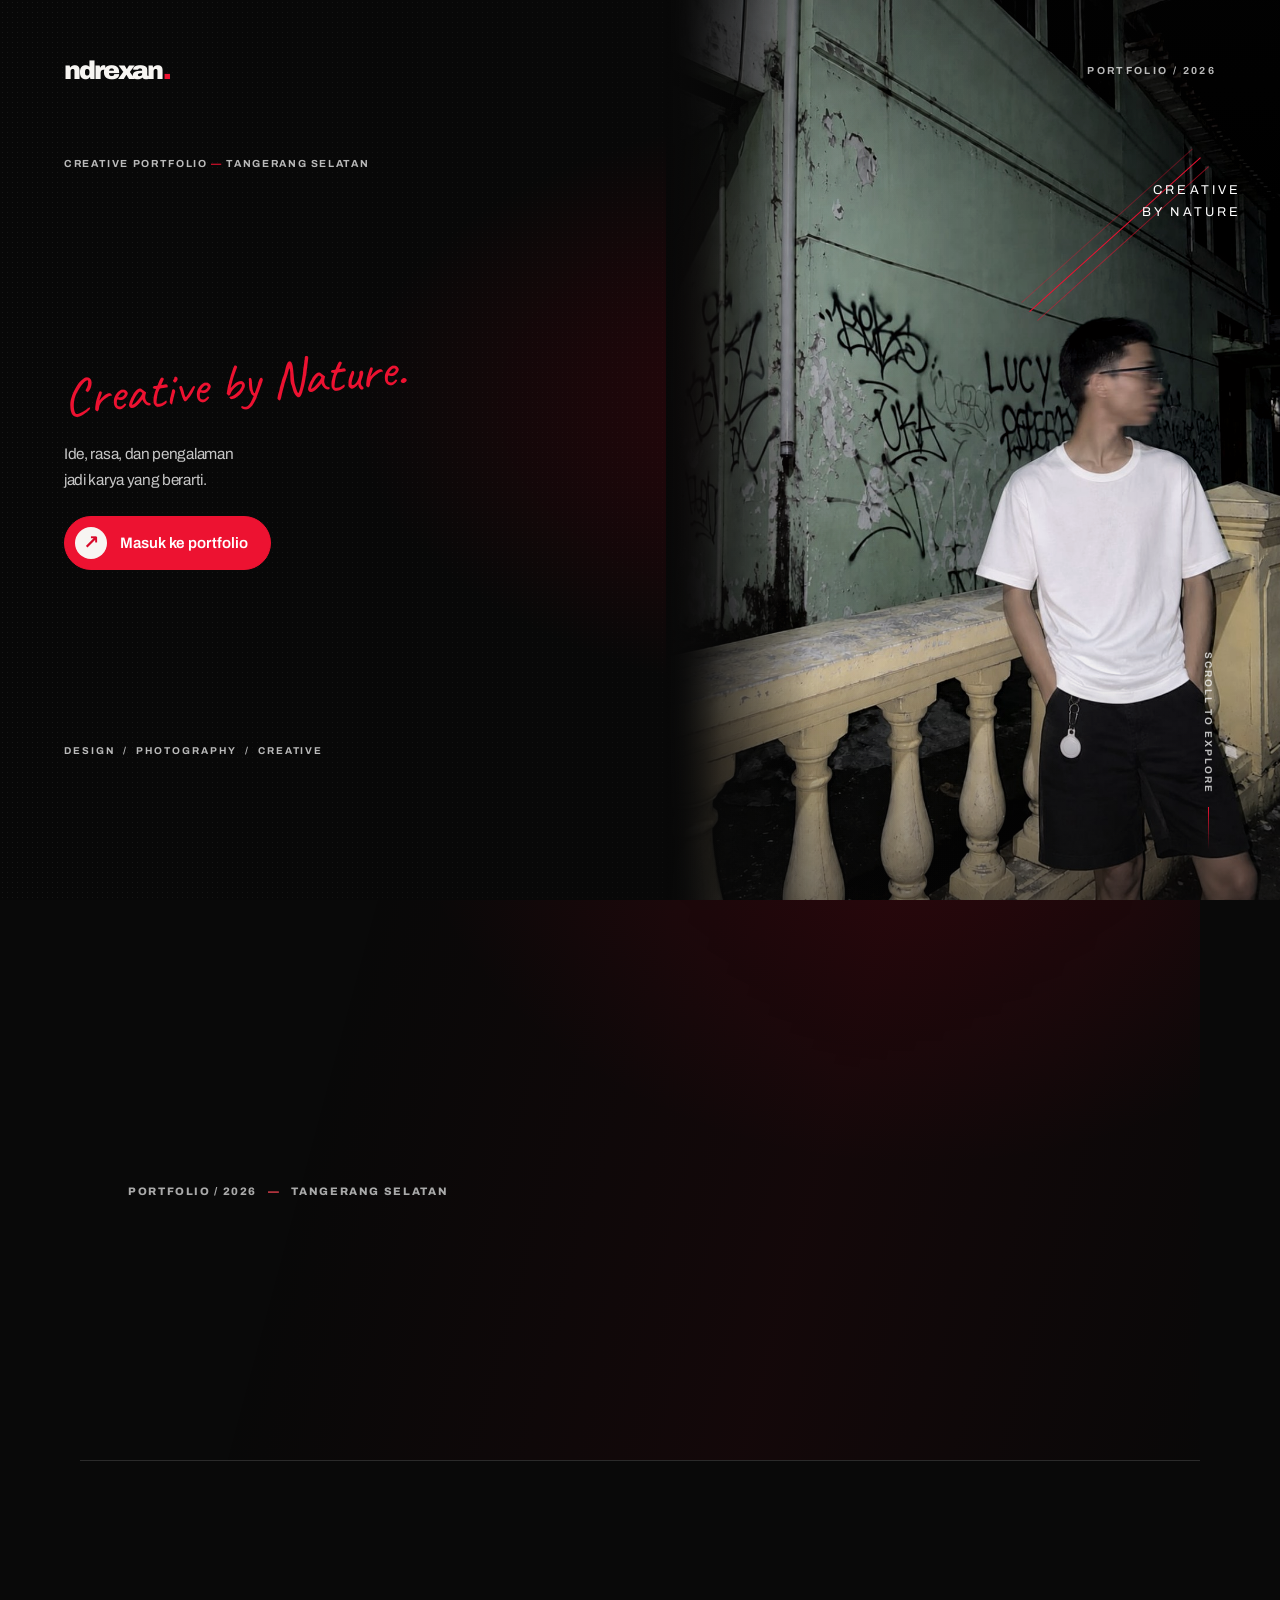
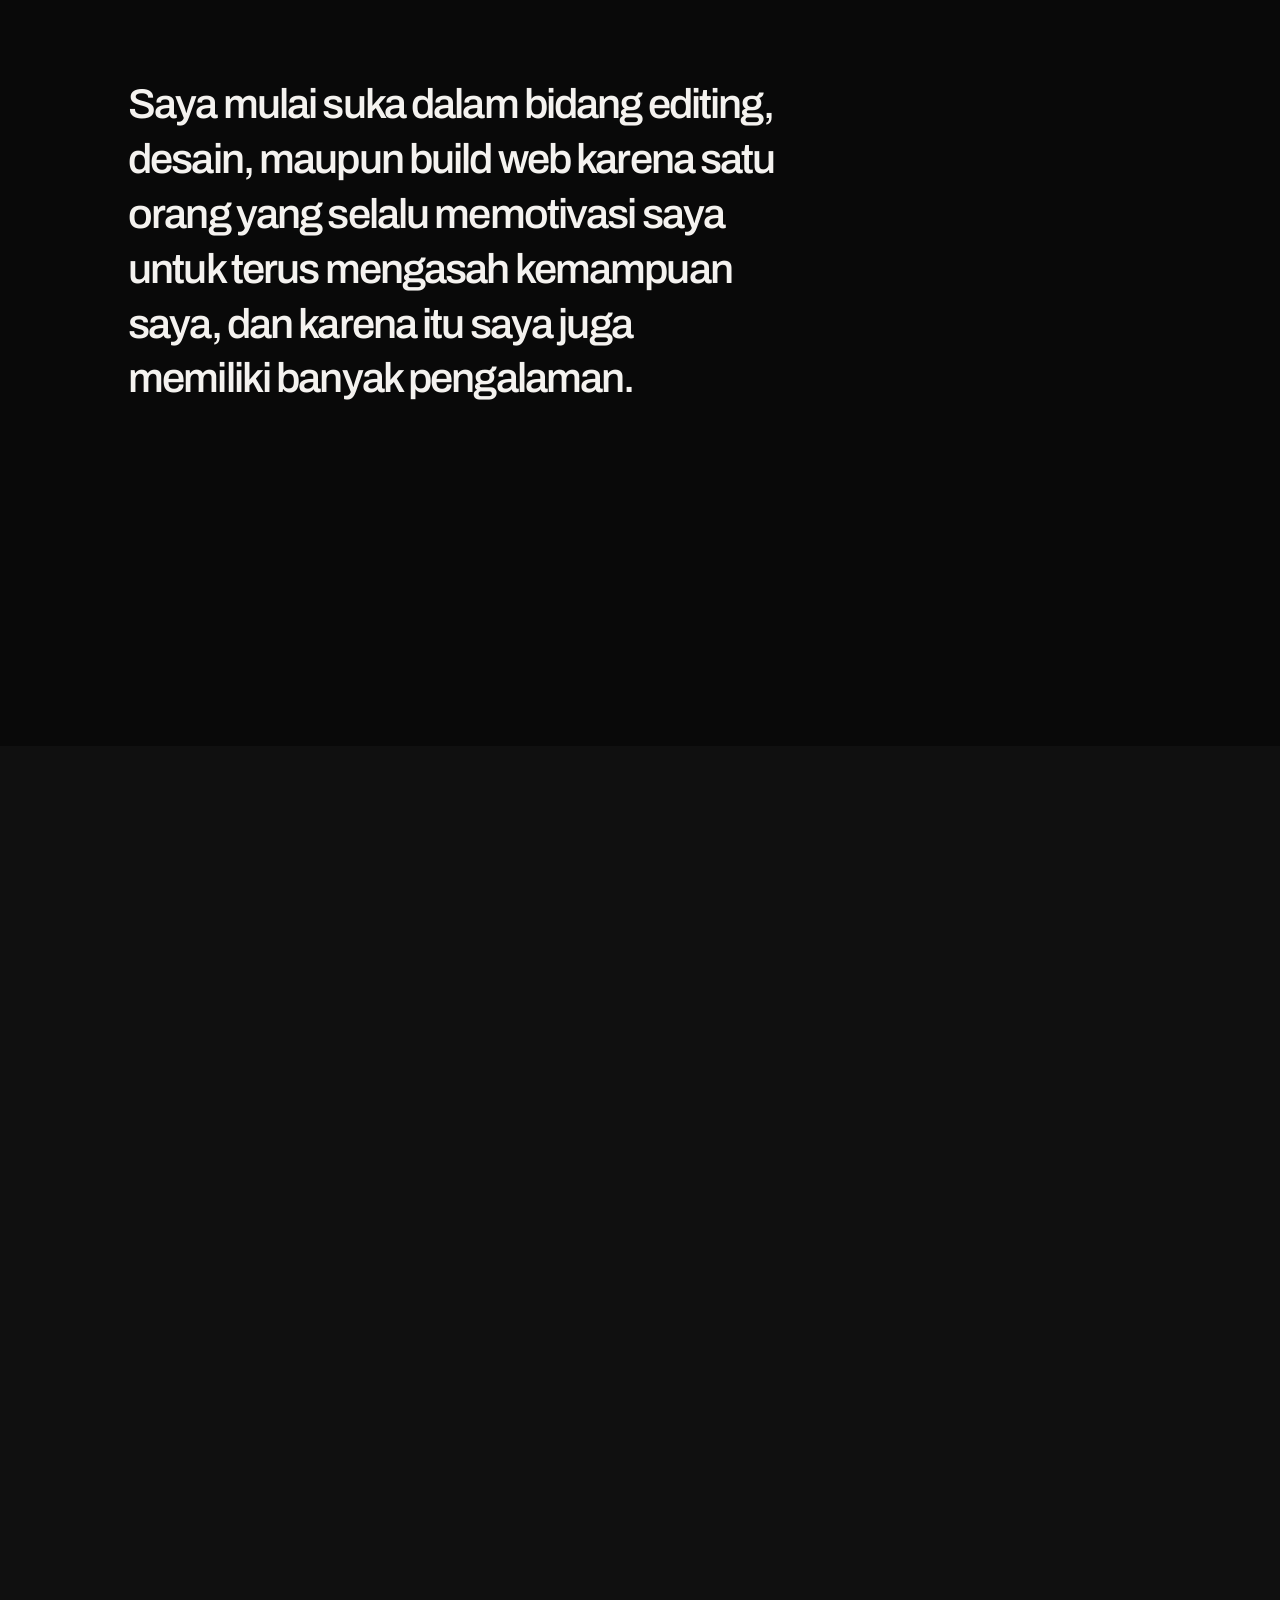
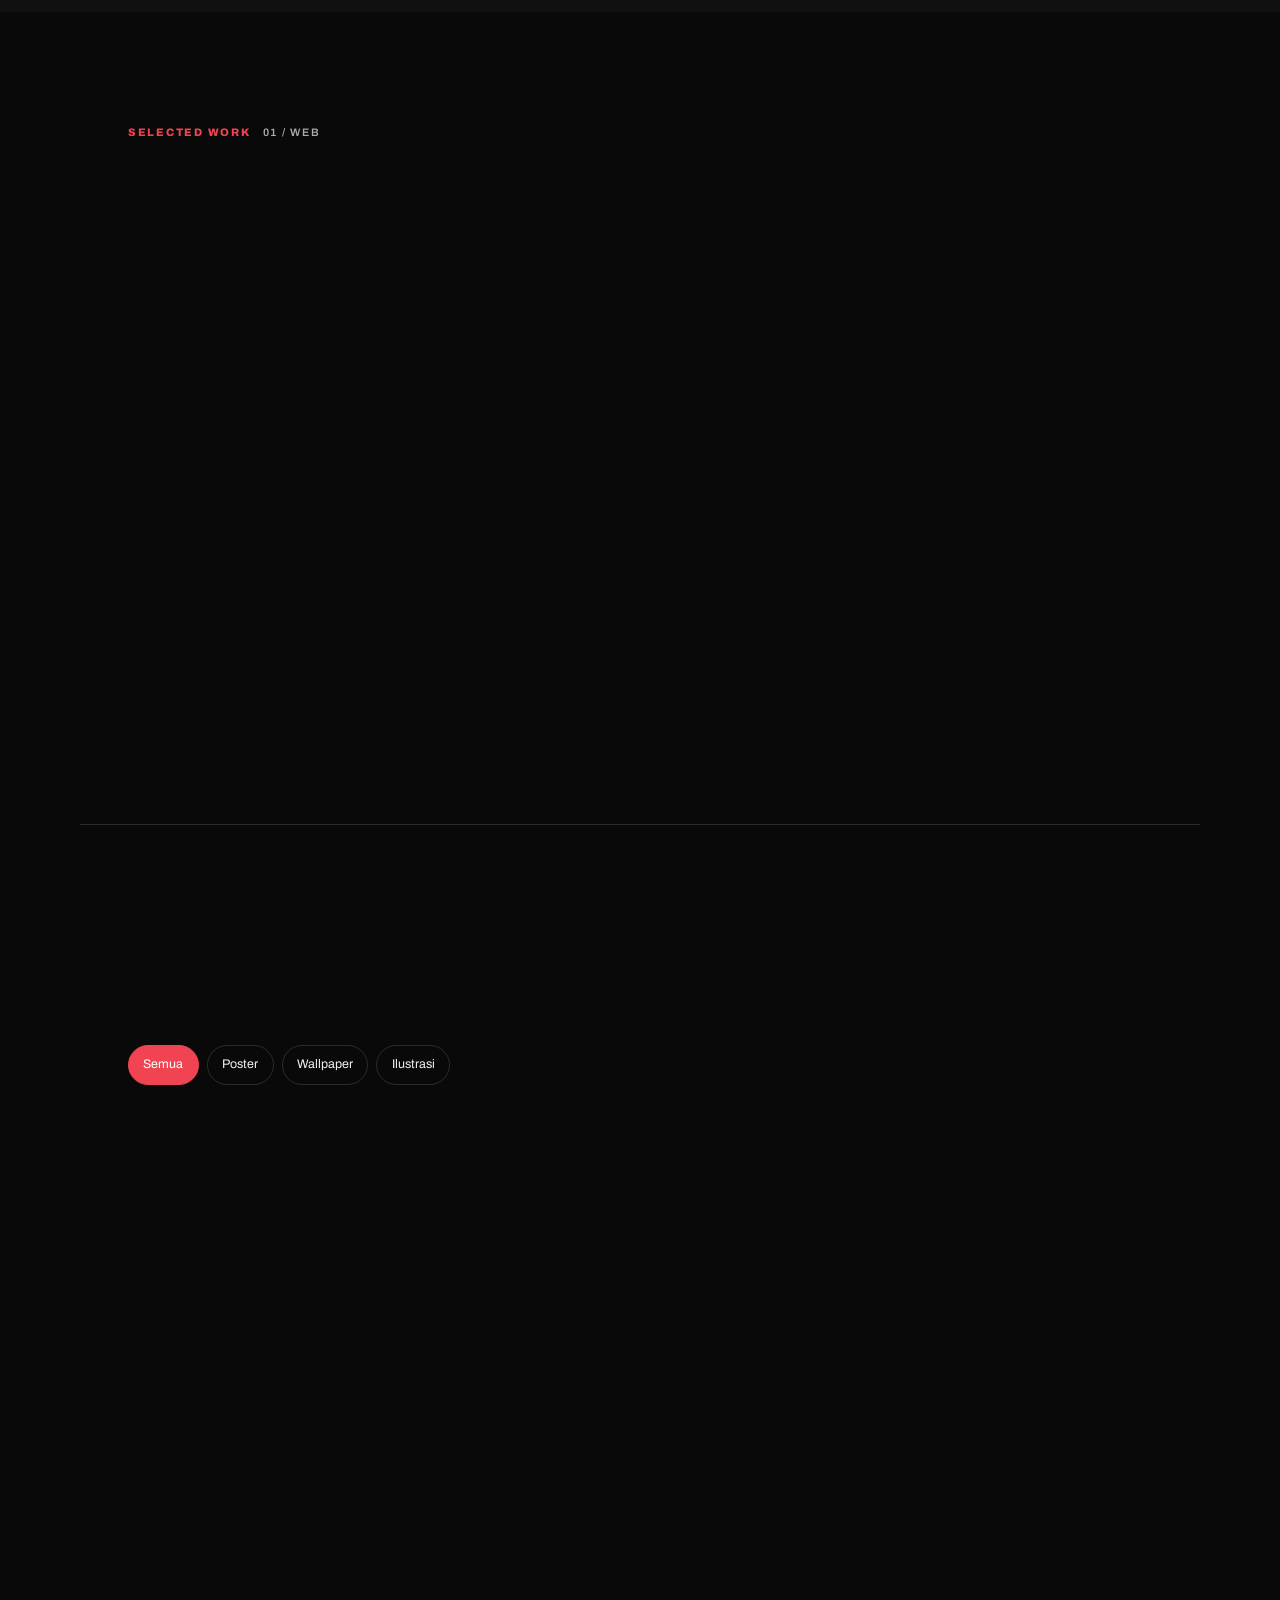
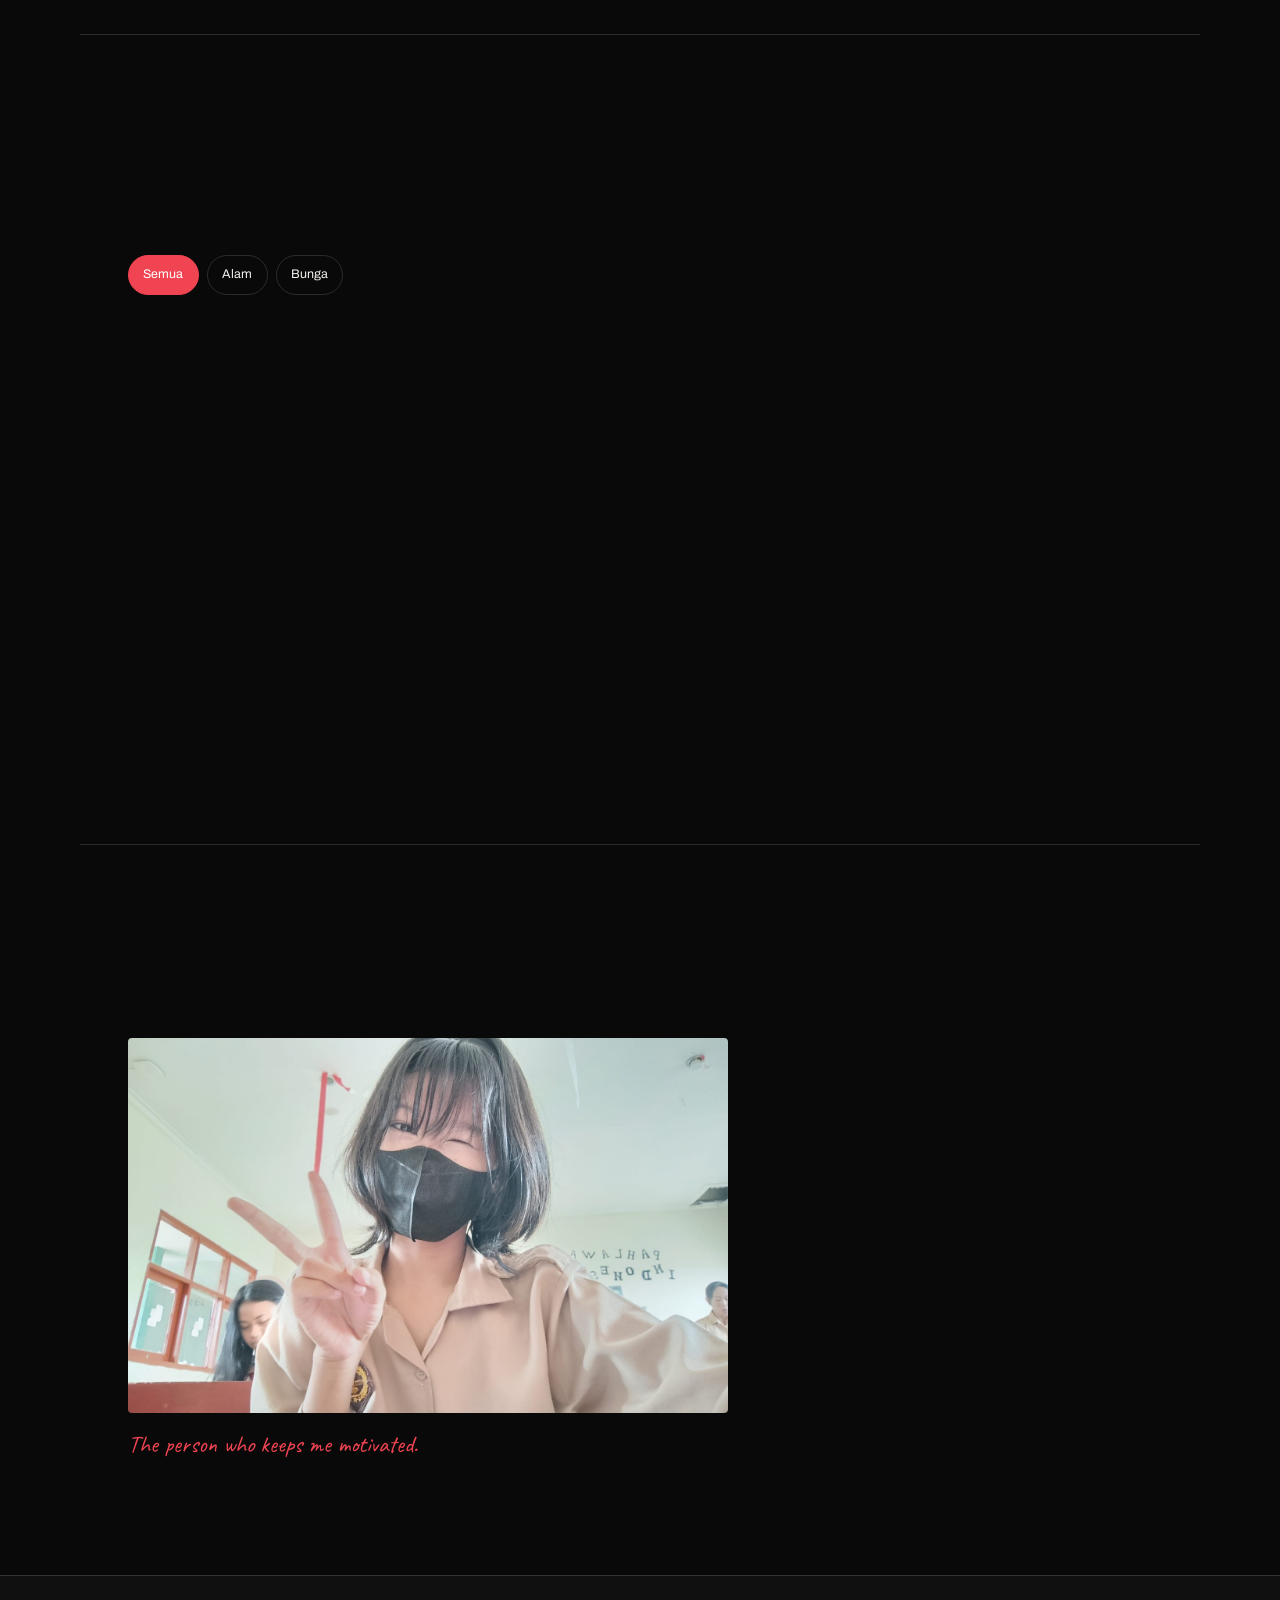
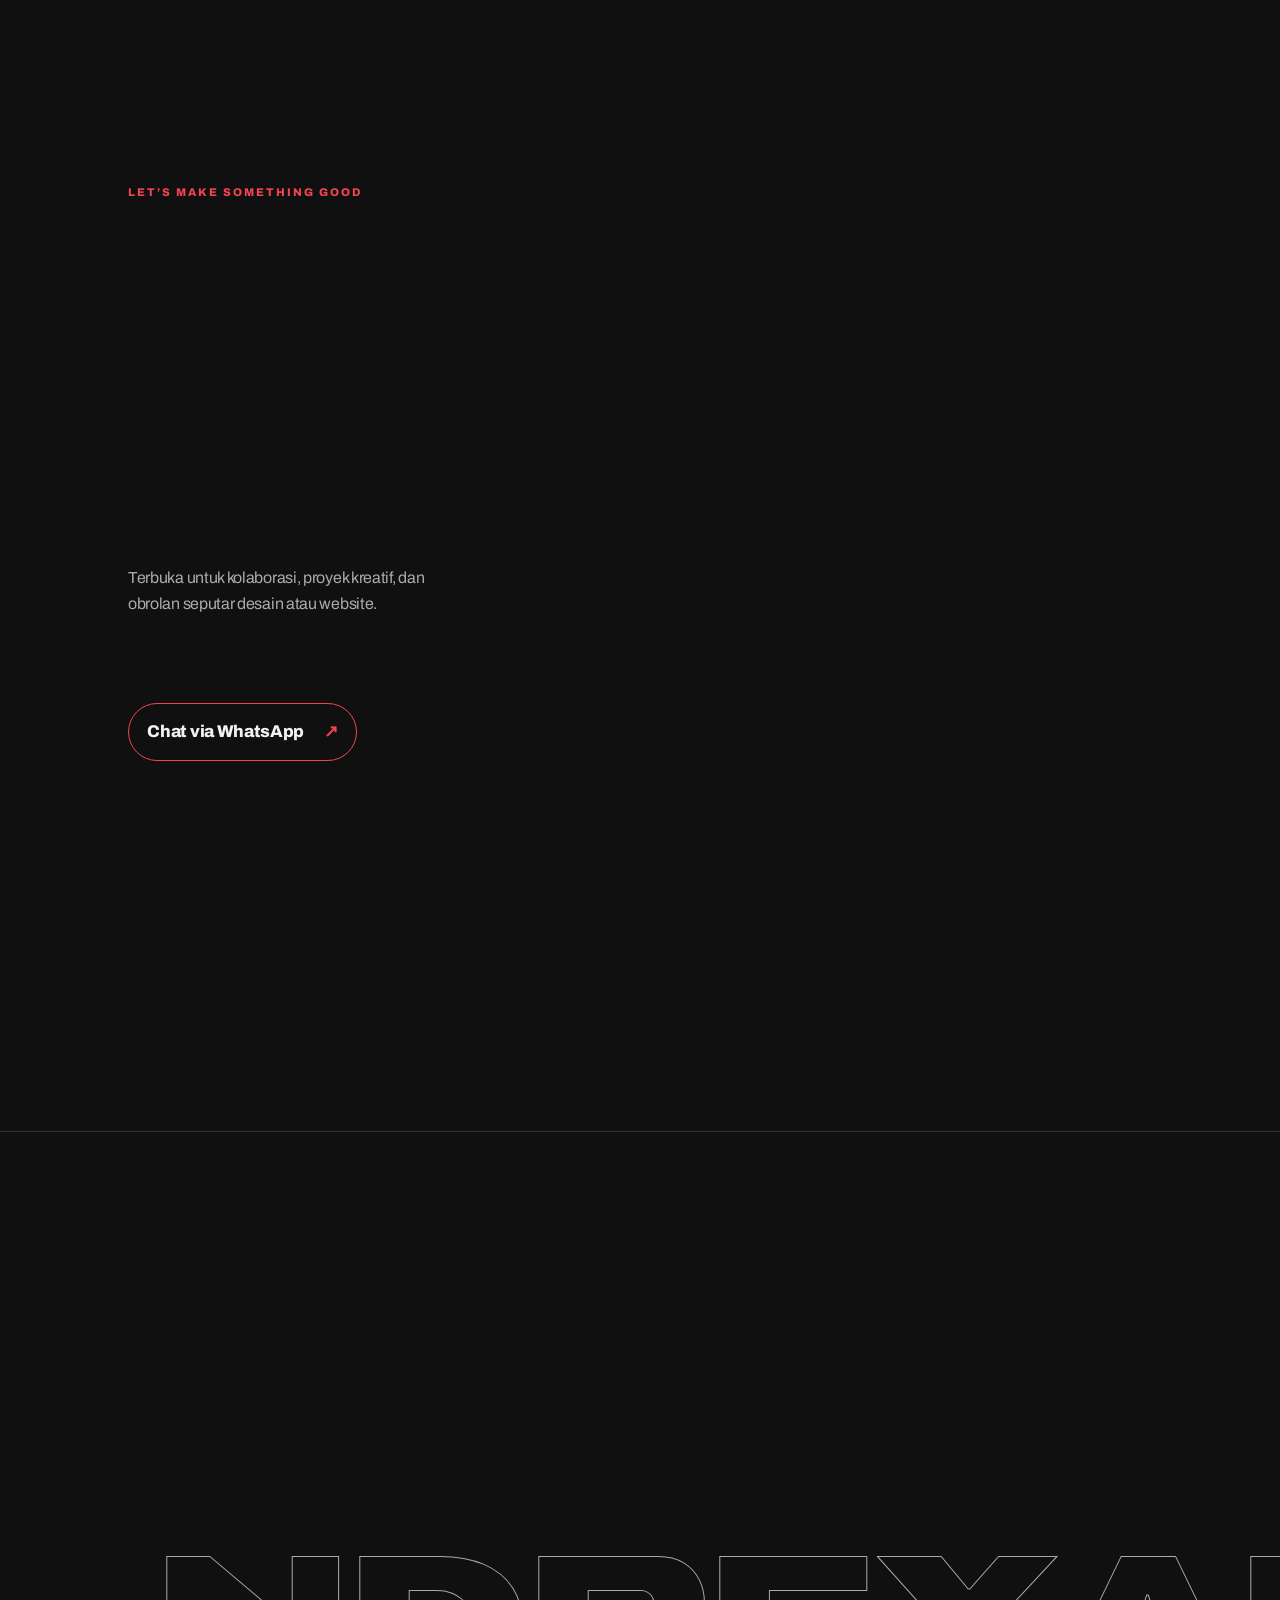
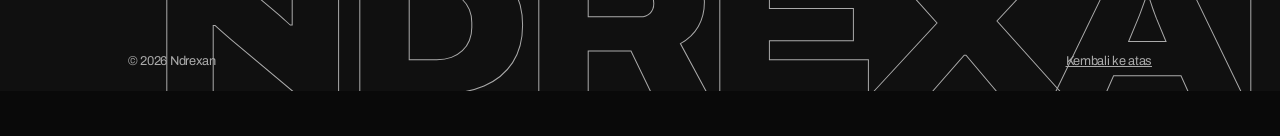
==== commit acfe0ff8: "Add files via upload" ====
--- a/index.html
+++ b/index.html
@@ -33,7 +33,7 @@
   <script>if(!matchMedia("(prefers-reduced-motion: reduce)").matches)document.documentElement.className="js loading"</script>
 
   <style>
-    .website-projects[hidden]{display:none!important}.website-project-grid{display:grid;grid-template-columns:1fr;gap:28px;margin-top:24px}.website-project-card{min-width:0;border:1px solid var(--line,#333);border-radius:18px;overflow:hidden;background:var(--panel,rgba(128,128,128,.06))}.website-project-info{padding:20px 22px}.website-project-info h3{font-size:clamp(24px,4vw,34px);margin:5px 0 8px;letter-spacing:-.04em}.website-project-info p{max-width:650px}.website-project-browser{padding:10px;background:#151515;border-top:1px solid #333}.website-project-browser .bar{height:28px;display:flex;align-items:center;gap:6px;color:#aaa;font-size:11px;padding:0 8px}.website-project-browser .bar i{width:7px;height:7px;border-radius:50%;background:#777}.website-project-browser .bar span{margin-left:8px;overflow:hidden;text-overflow:ellipsis;white-space:nowrap}.website-project-screen{position:relative;aspect-ratio:16/9;background:#090909;border-radius:8px;overflow:hidden}.website-project-screen iframe{width:100%;height:100%;border:0;background:#fff}.website-project-screen img{width:100%;height:100%;object-fit:cover;display:block}.website-project-screen .screen-link{position:absolute;inset:0;display:grid;place-items:end center;padding:14px;text-decoration:none;background:linear-gradient(transparent 65%,rgba(0,0,0,.55));color:#fff;opacity:0;transition:opacity .2s}.website-project-screen:hover .screen-link,.website-project-screen:focus-within .screen-link{opacity:1}.website-project-actions{display:flex;gap:10px;flex-wrap:wrap;margin-top:16px}.website-project-actions a{display:inline-flex;align-items:center;gap:8px}.website-project-empty{color:#888}@media(min-width:760px){.website-project-grid{grid-template-columns:repeat(2,minmax(0,1fr))}.website-project-card:first-child:nth-last-child(odd){grid-column:1/-1}}
+    .website-projects[hidden]{display:none!important}.website-project-grid{display:grid;grid-template-columns:1fr;gap:clamp(3rem,7vw,5rem);margin-top:clamp(2rem,5vw,3.5rem)}.website-project-card{min-width:0;grid-template-columns:1fr!important;gap:1.5rem!important;margin:0!important}.website-project-card .wp-info{min-width:0}.website-project-card .wp-info h3{font-size:clamp(2rem,5vw,3.4rem);line-height:.98;letter-spacing:-.065em;margin:0 0 .8rem}.website-project-card .wp-info p{max-width:42rem}.website-project-card .browser{width:100%;min-width:0}.website-project-card .bar span{max-width:none}.website-project-card .screen{width:100%;padding:0;aspect-ratio:auto;min-height:0}.website-project-card .screen iframe{position:absolute;top:0;left:0;border:0;transform-origin:0 0;pointer-events:none;background:#fff}.website-project-card .wp-fb{position:absolute;z-index:0;inset:auto 12px 12px;color:#999;font-size:.75rem;text-align:center;pointer-events:none}.website-project-cover{position:absolute;inset:0;width:100%;height:100%;object-fit:cover;display:block}.website-project-card .screen-link{z-index:3}.website-project-card .screen-link span{opacity:1;transform:none}.website-project-card .screen-link:hover span{background:var(--accent);color:#fff}@media(min-width:760px){.website-project-card{grid-template-columns:1fr!important}.website-project-card .wp-info{max-width:48rem}}
   </style>
 
 </head>
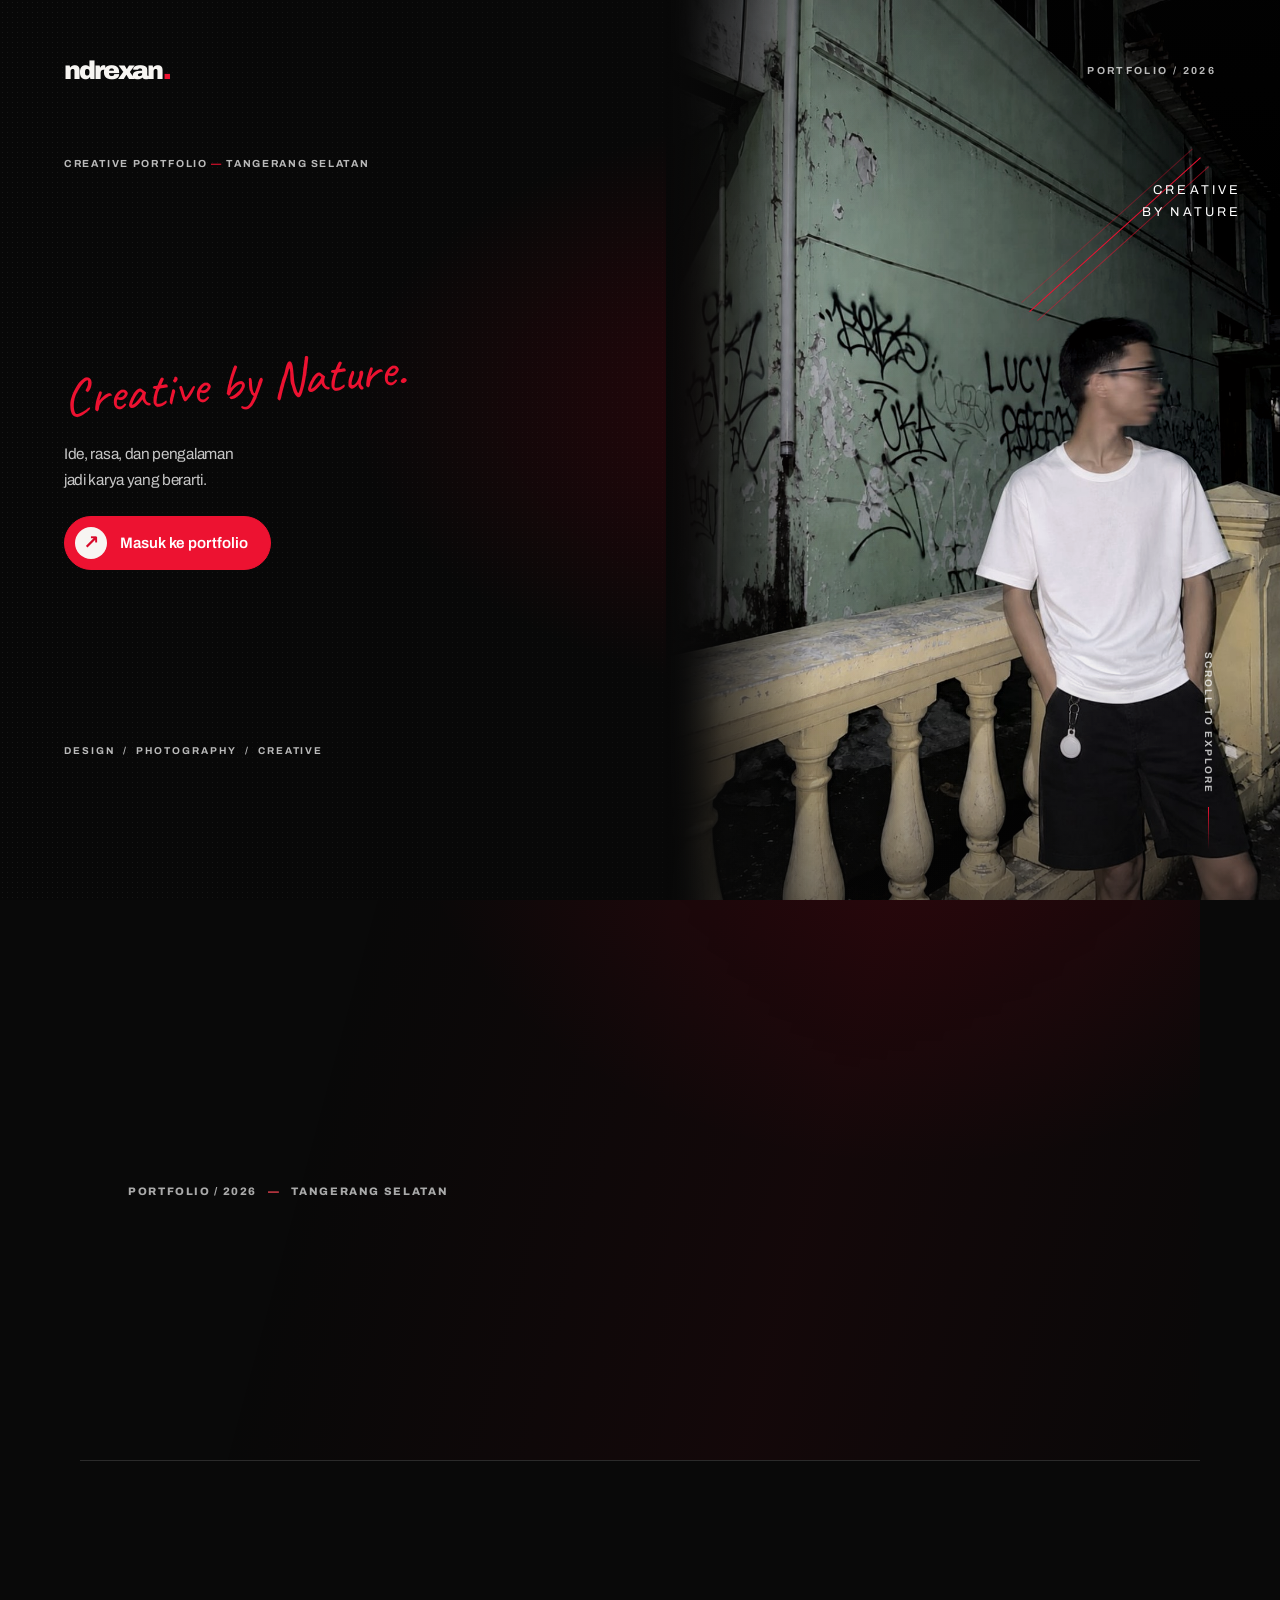
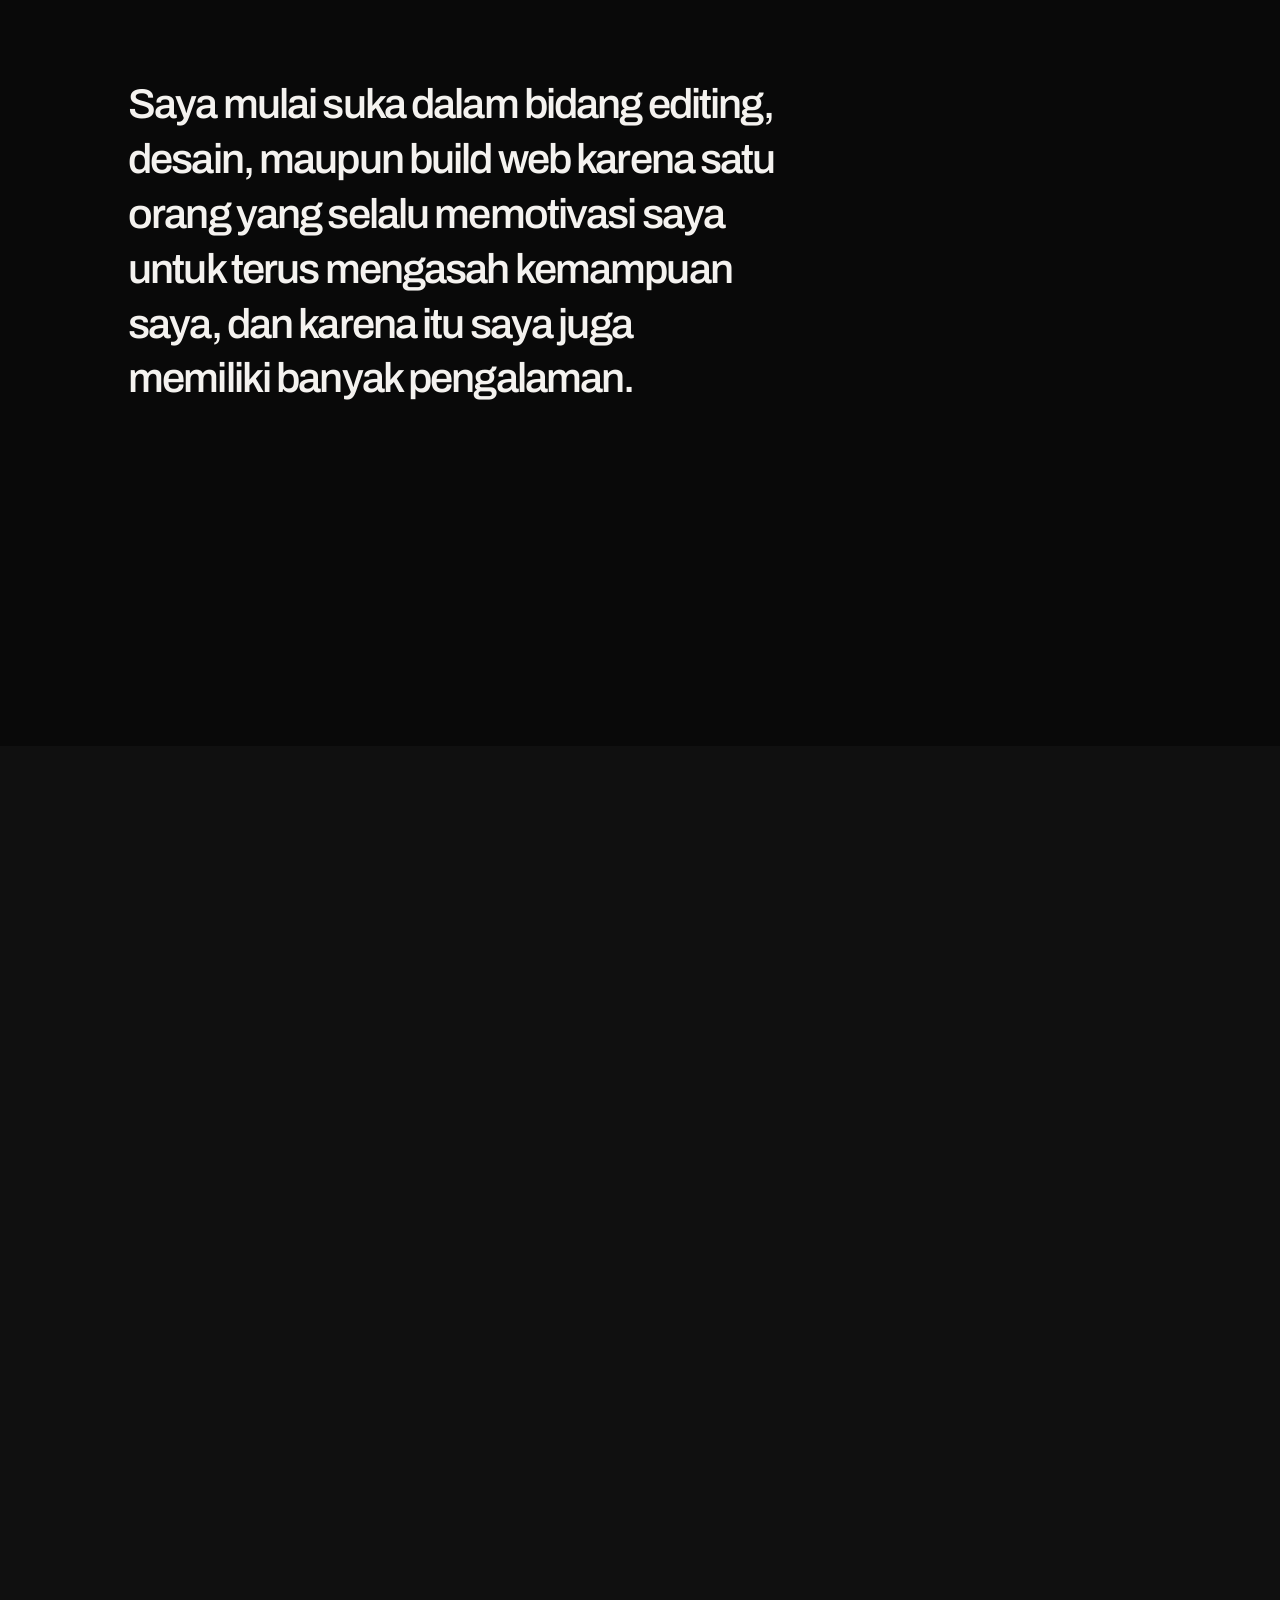
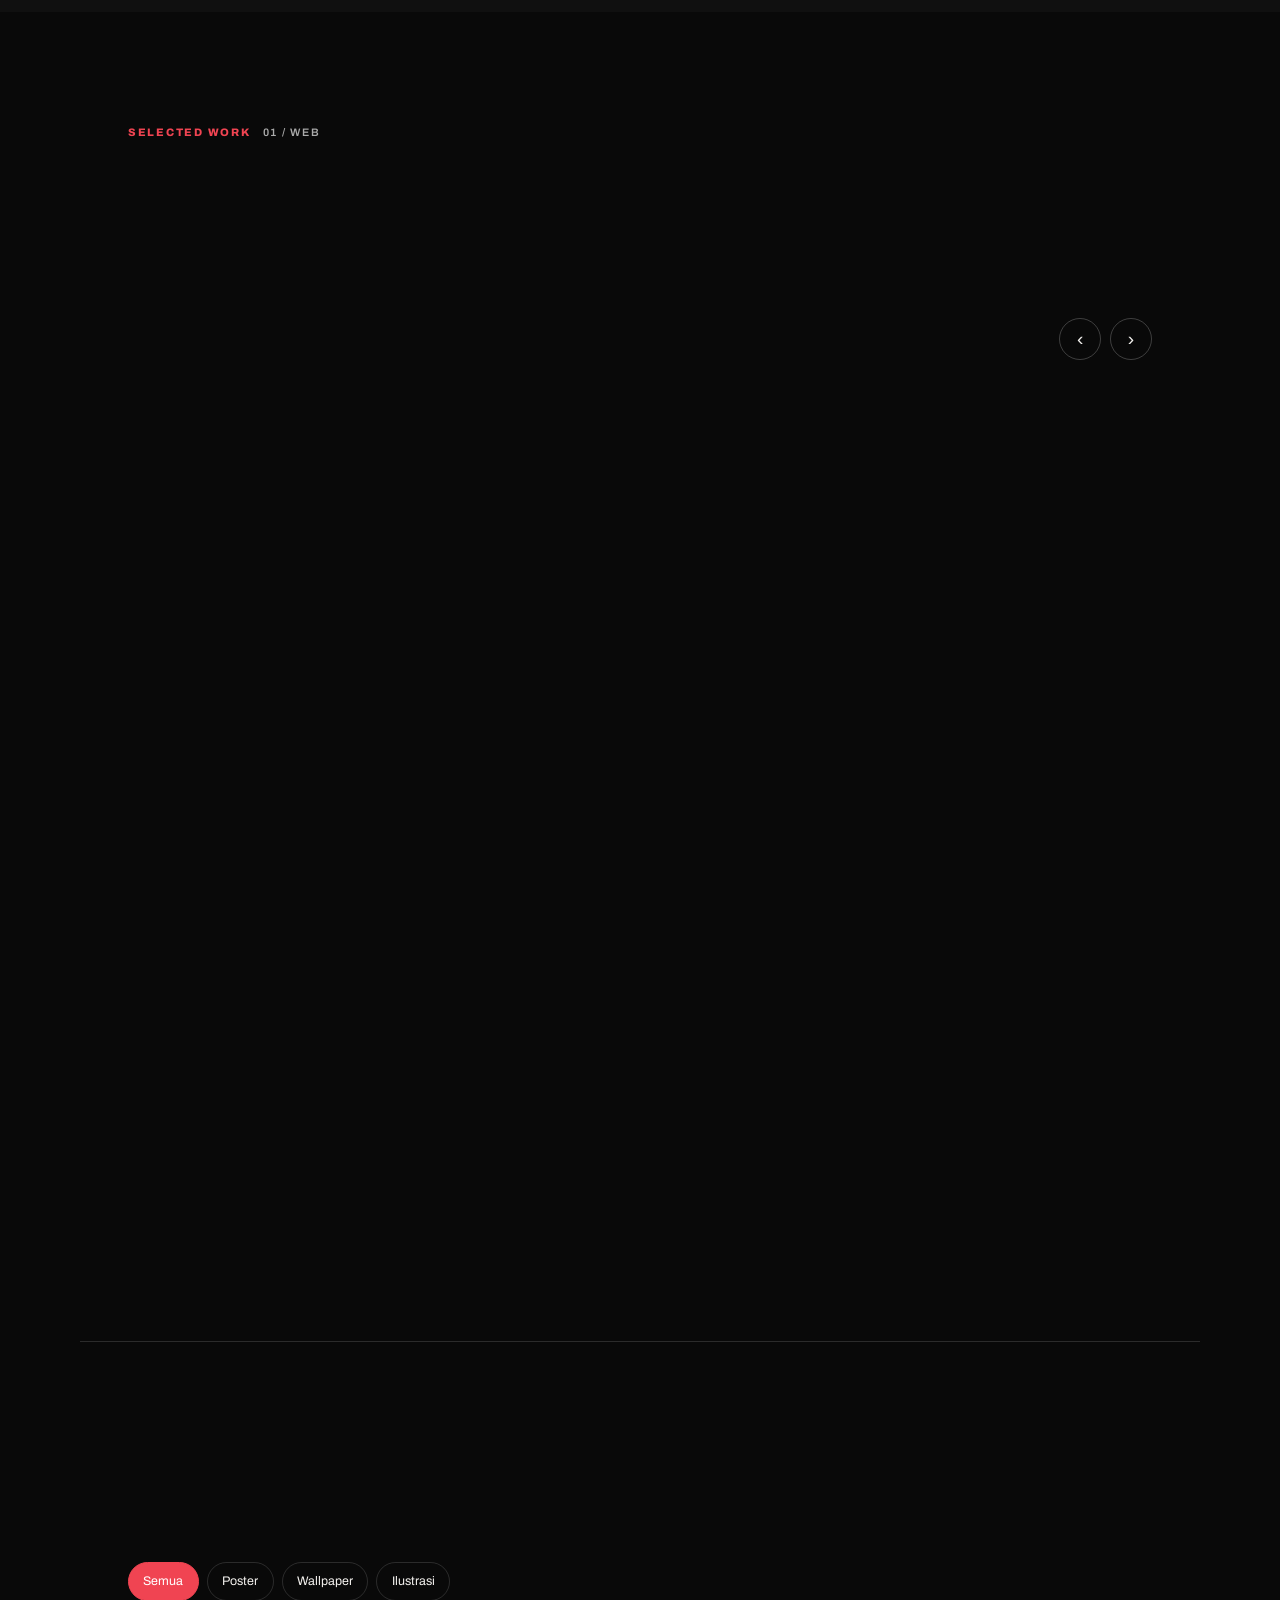
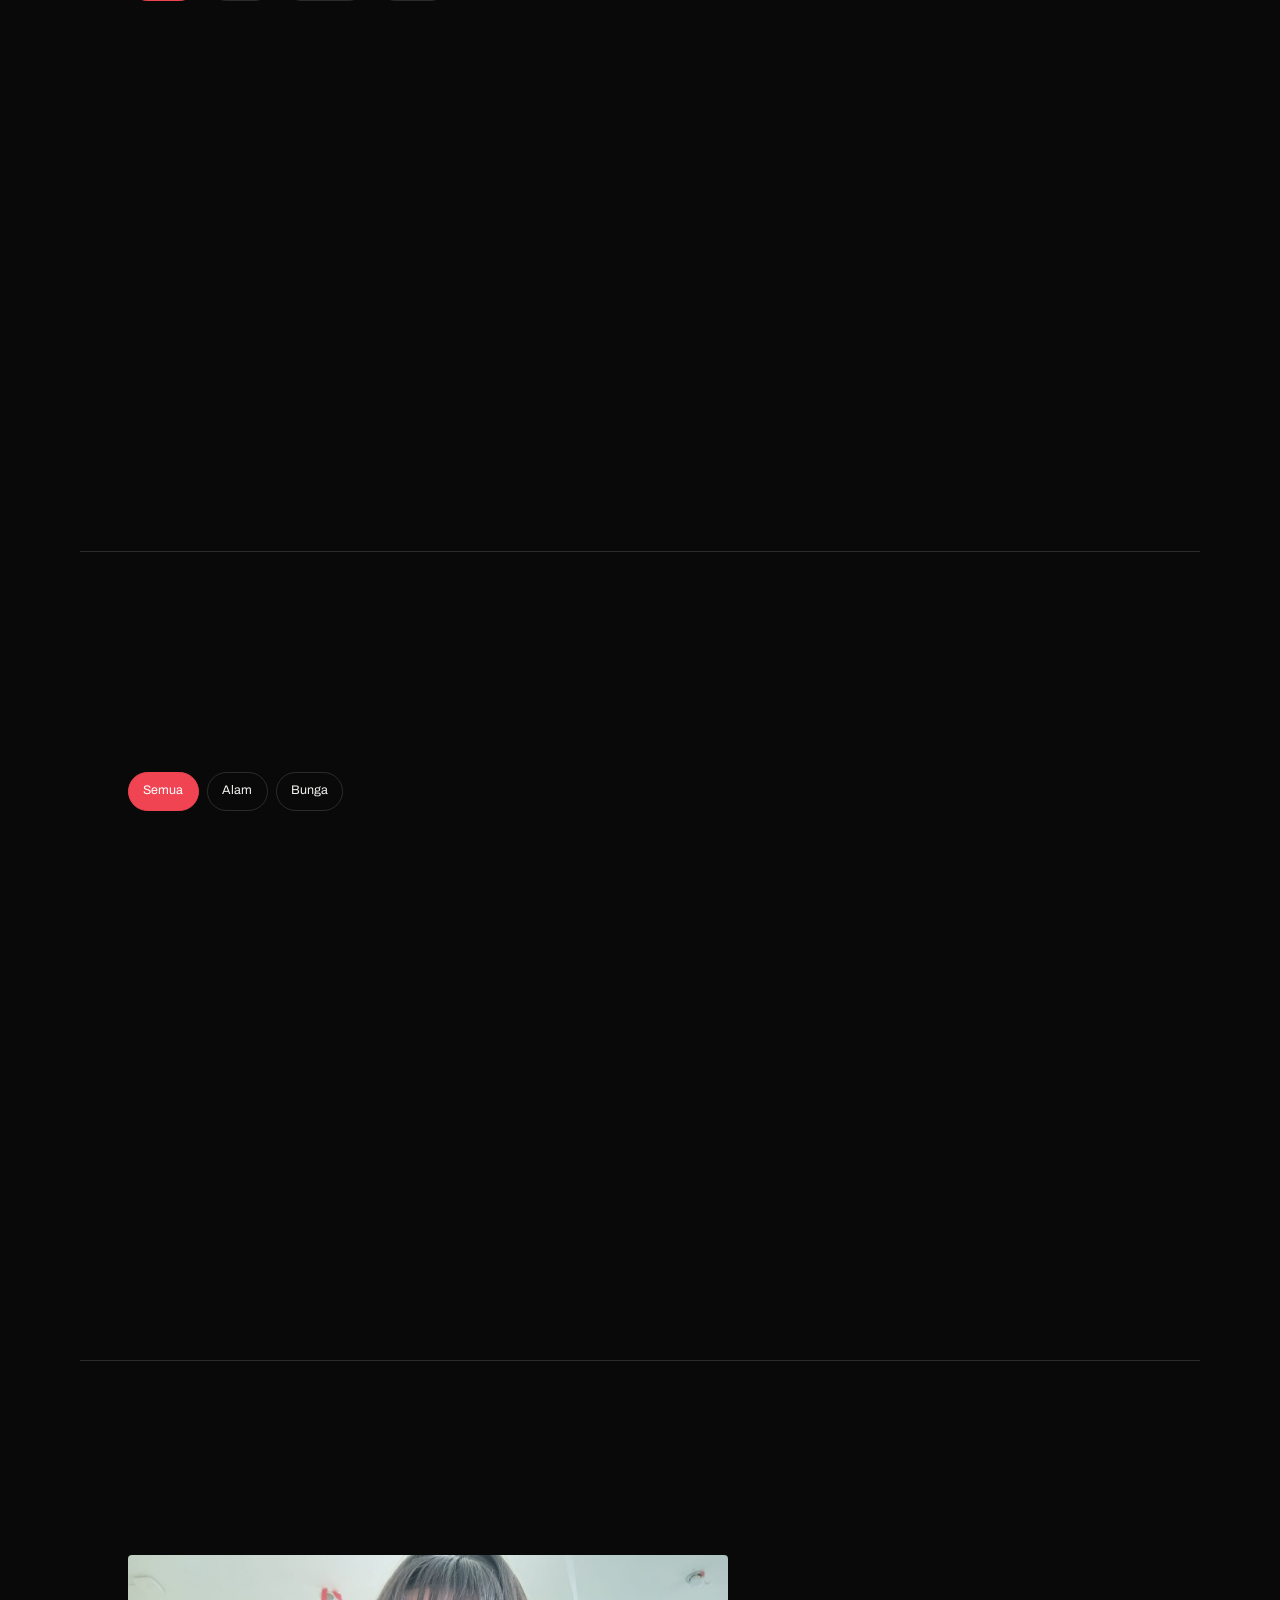
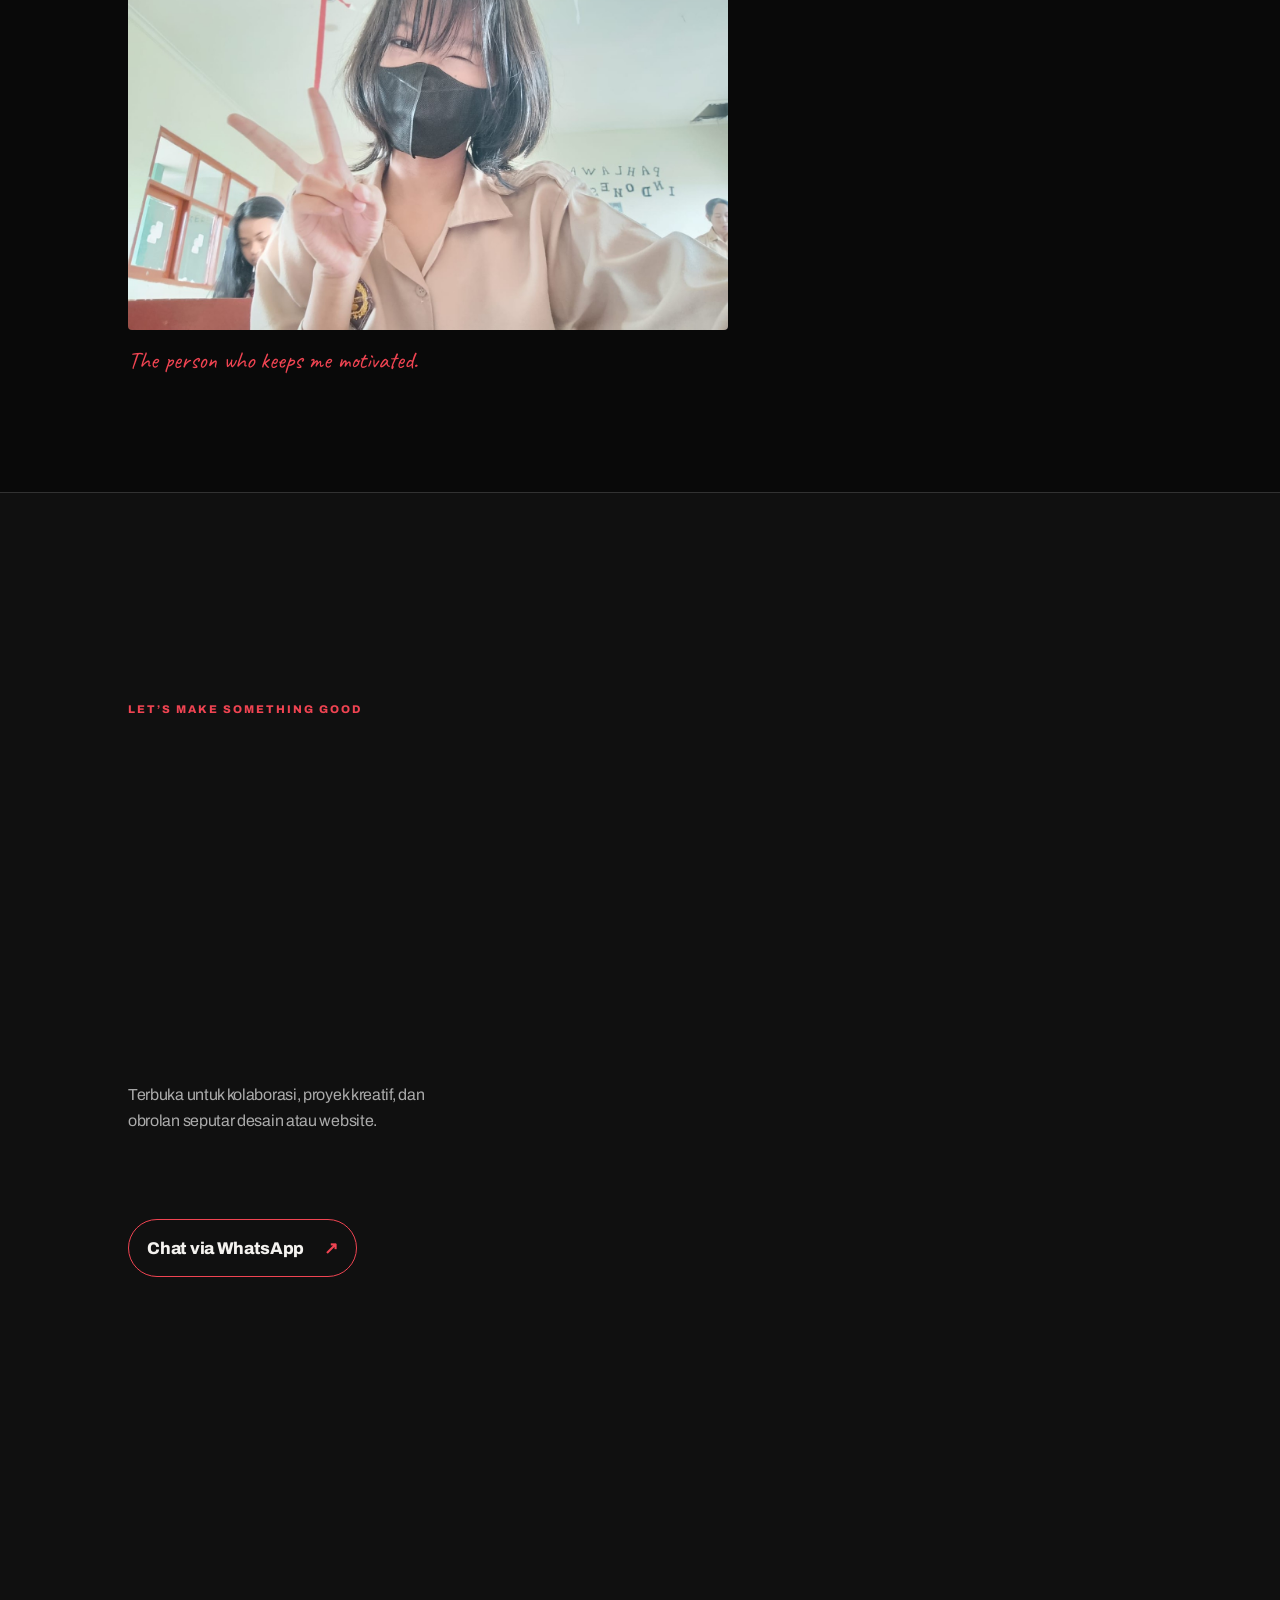
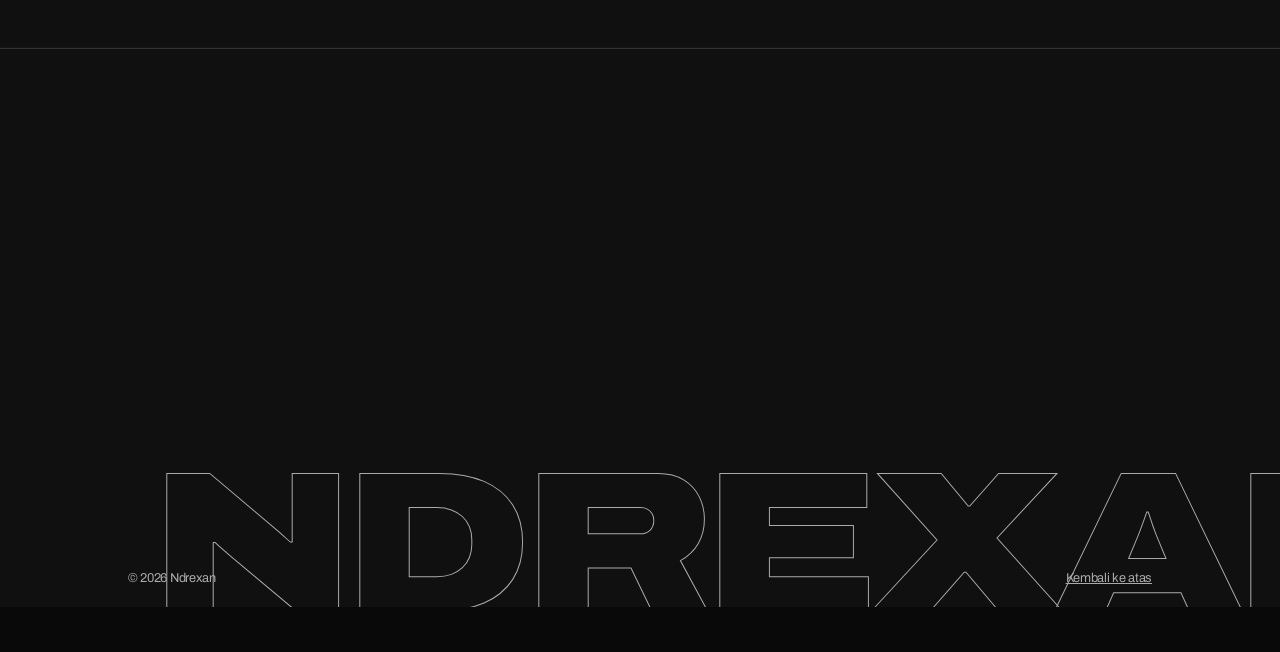
==== commit cf534646: "Add files via upload" ====
--- a/index.html
+++ b/index.html
@@ -33,7 +33,15 @@
   <script>if(!matchMedia("(prefers-reduced-motion: reduce)").matches)document.documentElement.className="js loading"</script>
 
   <style>
-    .website-projects[hidden]{display:none!important}.website-project-grid{display:grid;grid-template-columns:1fr;gap:clamp(3rem,7vw,5rem);margin-top:clamp(2rem,5vw,3.5rem)}.website-project-card{min-width:0;grid-template-columns:1fr!important;gap:1.5rem!important;margin:0!important}.website-project-card .wp-info{min-width:0}.website-project-card .wp-info h3{font-size:clamp(2rem,5vw,3.4rem);line-height:.98;letter-spacing:-.065em;margin:0 0 .8rem}.website-project-card .wp-info p{max-width:42rem}.website-project-card .browser{width:100%;min-width:0}.website-project-card .bar span{max-width:none}.website-project-card .screen{width:100%;padding:0;aspect-ratio:auto;min-height:0}.website-project-card .screen iframe{position:absolute;top:0;left:0;border:0;transform-origin:0 0;pointer-events:none;background:#fff}.website-project-card .wp-fb{position:absolute;z-index:0;inset:auto 12px 12px;color:#999;font-size:.75rem;text-align:center;pointer-events:none}.website-project-cover{position:absolute;inset:0;width:100%;height:100%;object-fit:cover;display:block}.website-project-card .screen-link{z-index:3}.website-project-card .screen-link span{opacity:1;transform:none}.website-project-card .screen-link:hover span{background:var(--accent);color:#fff}@media(min-width:760px){.website-project-card{grid-template-columns:1fr!important}.website-project-card .wp-info{max-width:48rem}}
+    .website-project-head{display:flex;align-items:end;justify-content:space-between;gap:1rem}
+    .website-project-controls{display:flex;gap:.55rem;flex-shrink:0}
+    .website-project-controls button{width:42px;height:42px;border:1px solid var(--line,rgba(255,255,255,.22));border-radius:50%;background:transparent;color:inherit;font-size:1.2rem;cursor:pointer}
+    .website-project-grid{display:flex;gap:1.15rem;overflow-x:auto;overflow-y:hidden;margin-top:clamp(1.5rem,4vw,2.5rem);padding:0 0 1.1rem;scroll-snap-type:x mandatory;scroll-padding-inline:2px;overscroll-behavior-x:contain;-webkit-overflow-scrolling:touch;scrollbar-width:none}
+    .website-project-grid::-webkit-scrollbar{display:none}
+    .website-project-card{display:flex;flex:0 0 min(86%,760px);flex-direction:column;min-width:0;gap:1.15rem!important;margin:0!important;scroll-snap-align:start;scroll-snap-stop:always}
+    .website-project-card .wp-info{min-width:0}.website-project-card .wp-info h3{font-size:clamp(1.8rem,4vw,2.8rem);line-height:.98;letter-spacing:-.065em;margin:0 0 .65rem}.website-project-card .wp-info p{max-width:42rem}.website-project-card .browser{width:100%;min-width:0}.website-project-card .bar span{max-width:none}.website-project-card .screen{width:100%;padding:0;aspect-ratio:16/9;min-height:0;height:auto!important;overflow:hidden}.website-project-card .screen iframe{position:absolute;top:0;left:0;border:0;transform-origin:0 0;pointer-events:none;background:#fff}.website-project-card .wp-fb{position:absolute;z-index:0;inset:auto 12px 12px;color:#999;font-size:.75rem;text-align:center;pointer-events:none}.website-project-cover{position:absolute;inset:0;width:100%;height:100%;object-fit:cover;display:block}.website-project-card .screen-link{z-index:3}.website-project-card .screen-link span{opacity:1;transform:none}.website-project-card .screen-link:hover span{background:var(--accent);color:#fff}
+    @media(max-width:600px){.website-project-card{flex-basis:88%}.website-project-head{align-items:center}.website-project-controls button{width:36px;height:36px}}
+    @media(min-width:900px){.website-project-card{flex-basis: min(72%,820px)}}
   </style>
 
 </head>
@@ -107,9 +115,19 @@
       </div>
     </section>
 
-    <section id="contoh" class="wrap">
-      <div class="section-kicker">SELECTED WORK <span>01 / WEB</span></div><h2>MY PROJECT<span class="heading-dot">.</span></h2>
-        <div class="webprev">
+    <section id="contoh" class="wrap website-projects">
+      <div class="website-project-head">
+        <div><div class="section-kicker">SELECTED WORK <span>01 / WEB</span></div>
+          <h2>MY PROJECT<span class="heading-dot">.</span></h2>
+          <p class="muted cap-intro">Website yang saya rancang dan kembangkan. Geser ke samping untuk melihat project lainnya.</p>
+        </div>
+        <div class="website-project-controls" aria-label="Navigasi project website">
+          <button type="button" data-website-dir="-1" aria-label="Project sebelumnya">‹</button>
+          <button type="button" data-website-dir="1" aria-label="Project berikutnya">›</button>
+        </div>
+      </div>
+      <div class="website-project-grid" id="websiteProjectGrid" aria-label="Daftar project website">
+        <article class="website-project-card webprev">
           <div class="wp-info">
             <p class="project-index">FEATURED PROJECT <span>2026</span></p>
             <h3>ECObike<span class="heading-dot">.</span></h3>
@@ -119,21 +137,14 @@
           </div>
           <div class="browser">
             <div class="bar" aria-hidden="true"><i></i><i></i><i></i><span>myecobikers.vercel.app</span></div>
-            <div class="screen">
+            <div class="screen website-project-screen">
               <span class="wp-fb">Preview tidak tampil? Klik untuk membuka website.</span>
               <iframe src="https://myecobikers.vercel.app/" title="Preview website ECObike" loading="lazy" tabindex="-1" scrolling="no"></iframe>
-              <a class="screen-link" href="https://myecobikers.vercel.app/" target="_blank" rel="noopener" aria-label="Buka website ECObike di tab baru"><span>Buka website</span></a>
+              <a class="screen-link" href="https://myecobikers.vercel.app/" target="_blank" rel="noopener" aria-label="Buka website ECObike di tab baru"><span>Buka website ↗</span></a>
             </div>
           </div>
-        </div>
-    </section>
-
-
-    <section id="website-projects" class="wrap website-projects" hidden>
-      <div class="section-kicker">SELECTED WORK <span>02 / WEBSITE</span></div>
-      <h2>WEBSITE SHOWCASE<span class="heading-dot">.</span></h2>
-      <p class="muted cap-intro">Website yang saya rancang dan kembangkan.</p>
-      <div class="website-project-grid" id="websiteProjectGrid"></div>
+        </article>
+      </div>
     </section>
 
     <section id="desain" class="wrap">
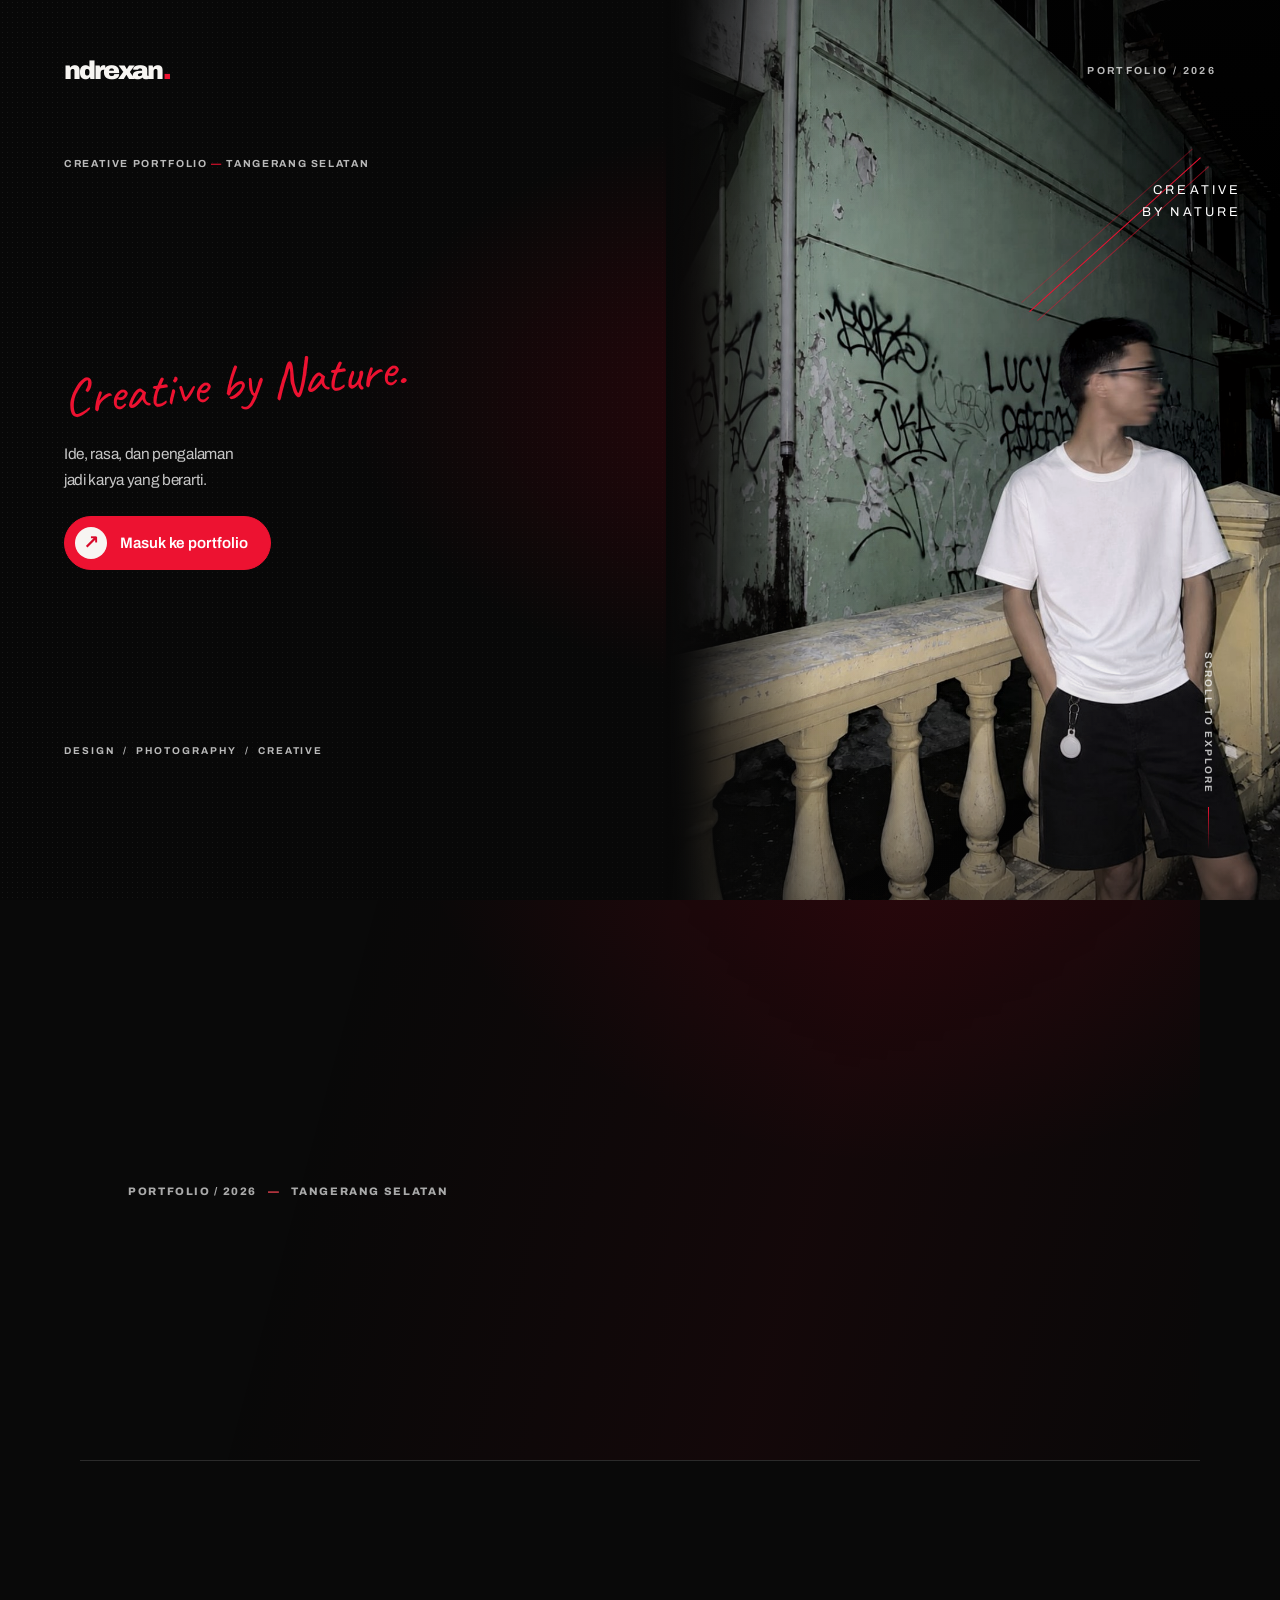
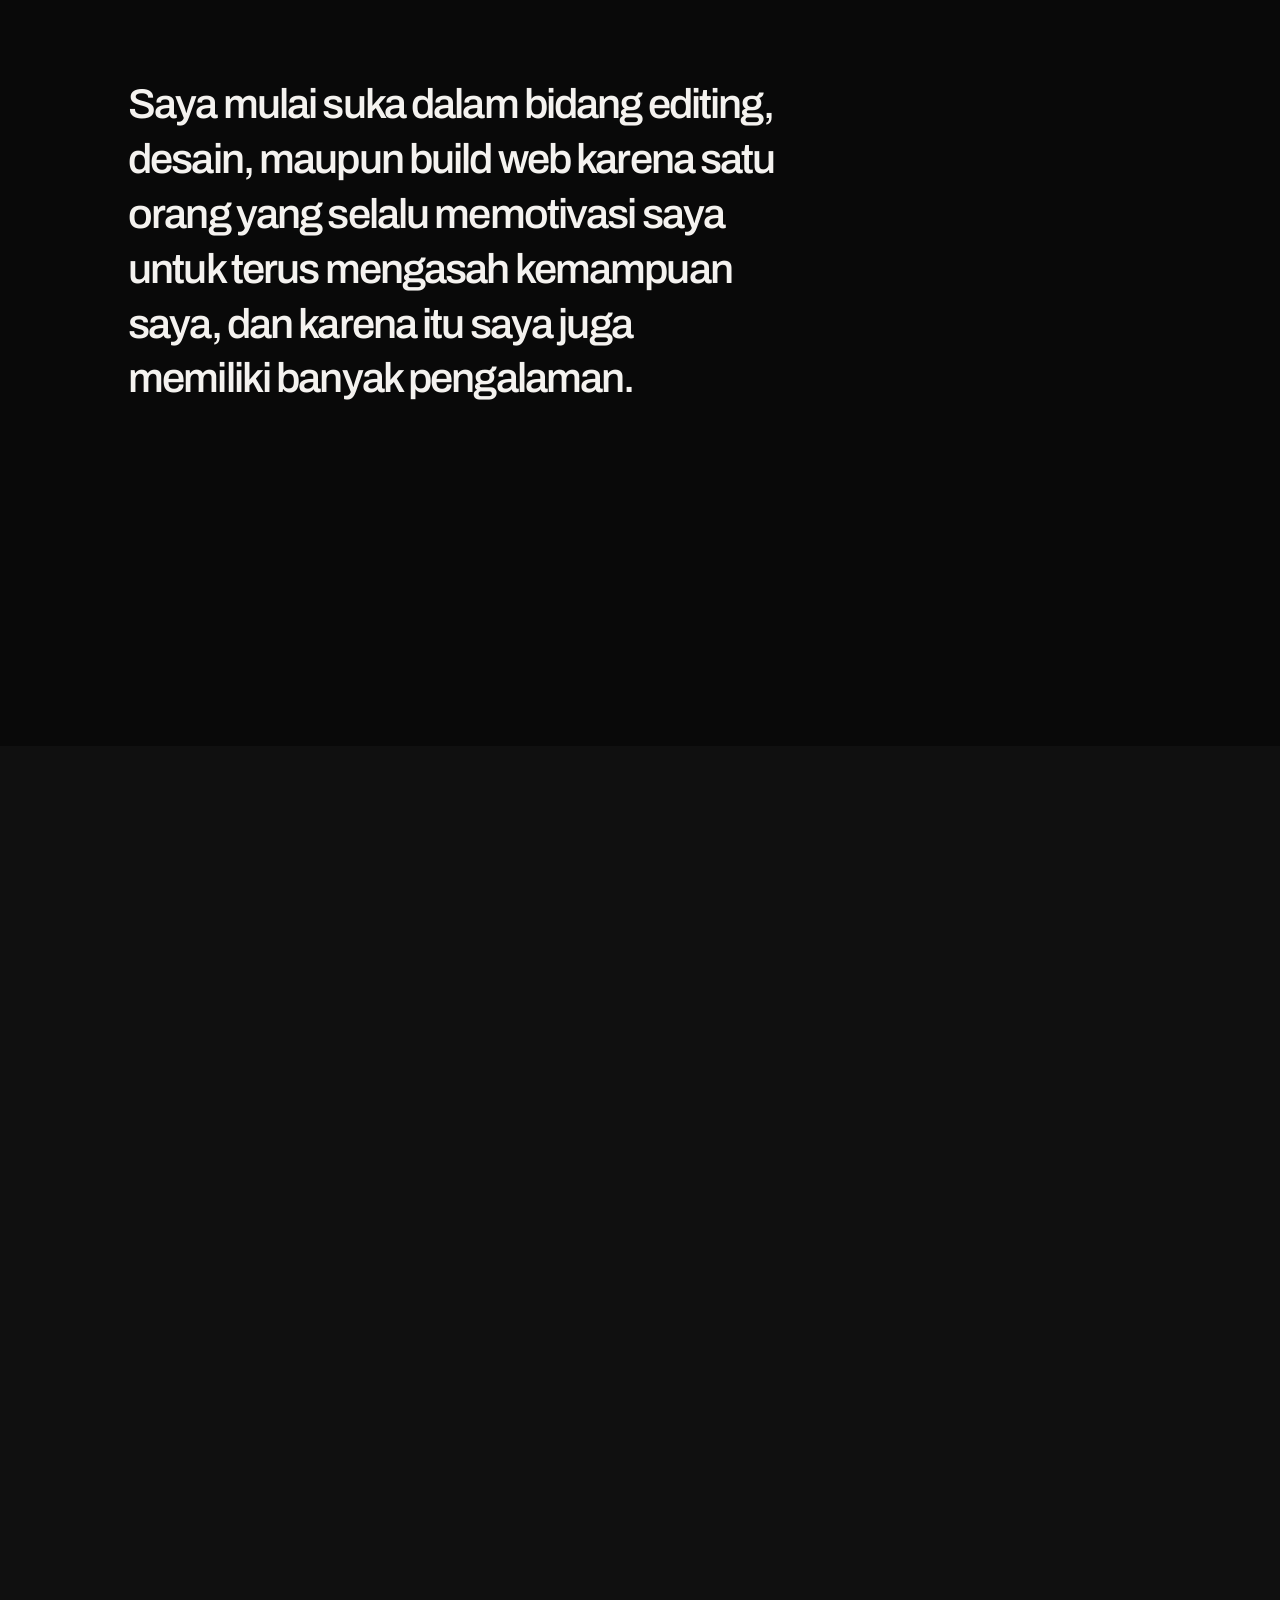
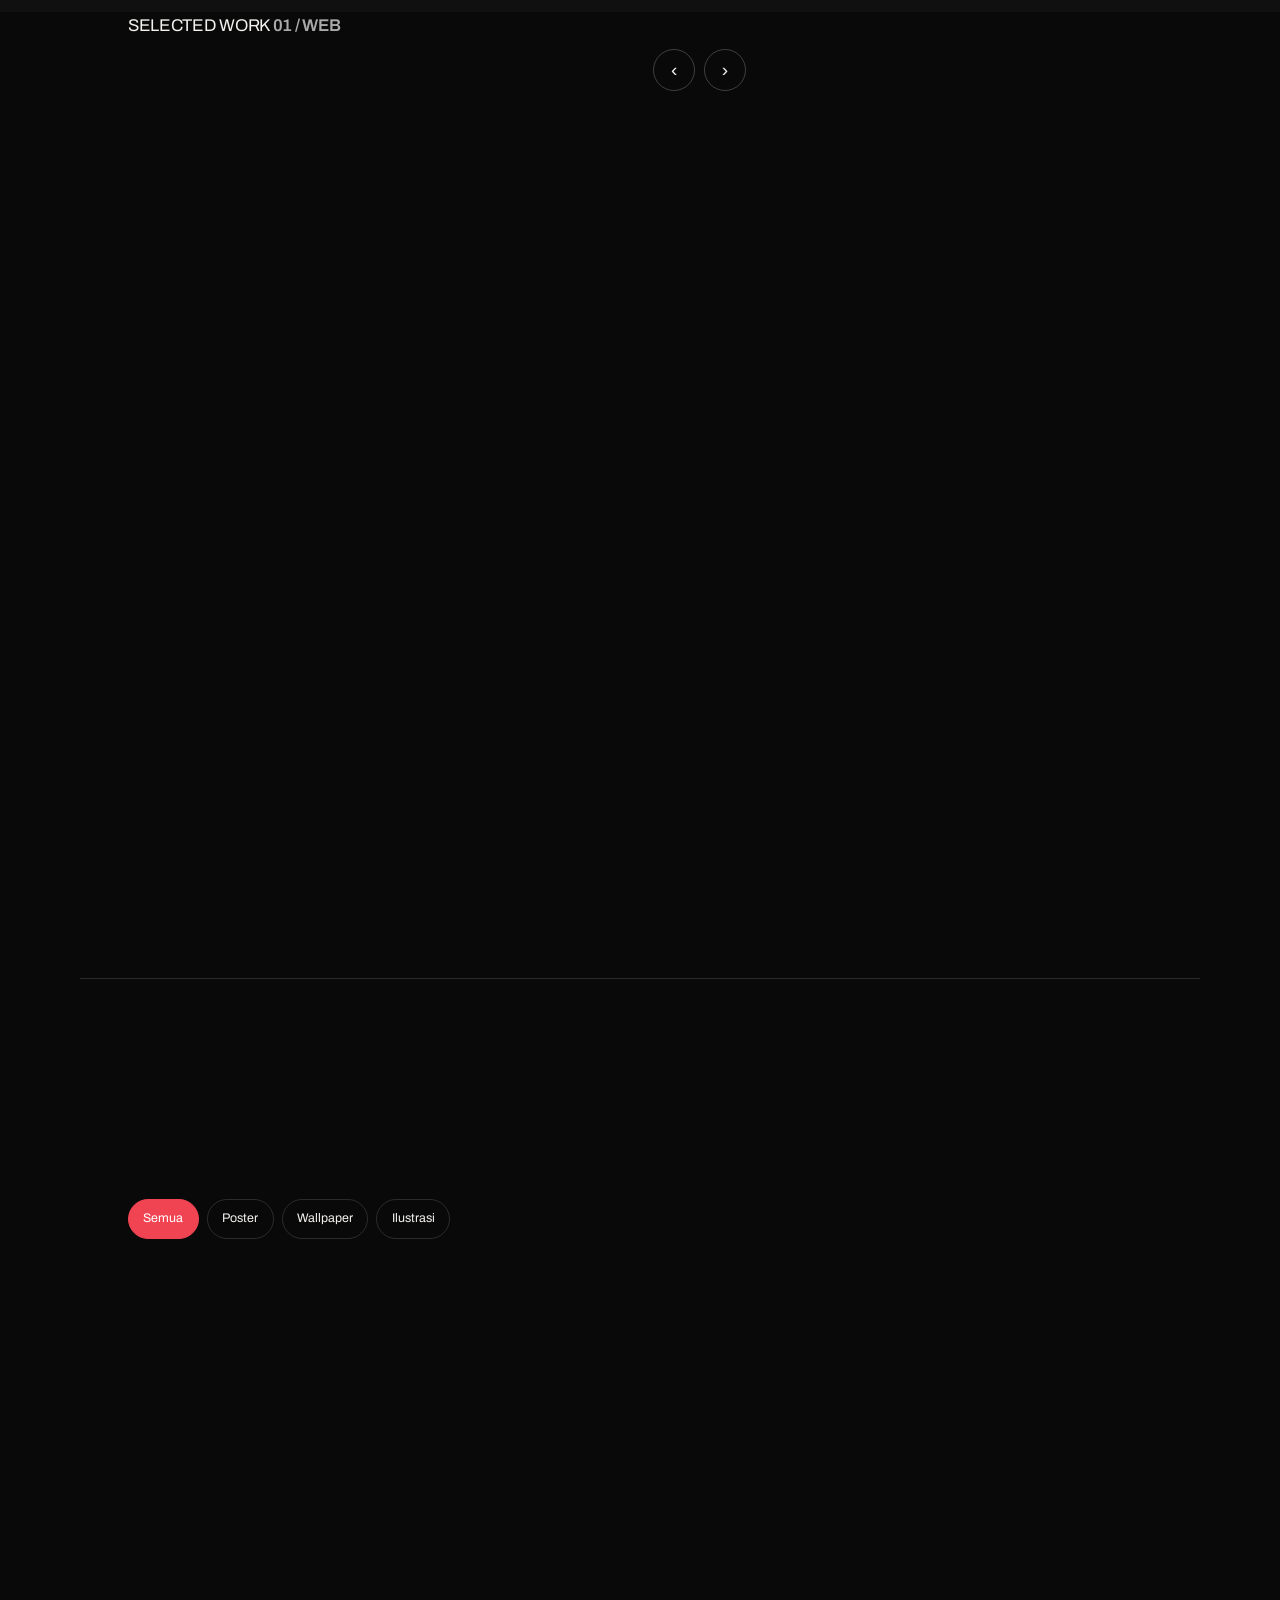
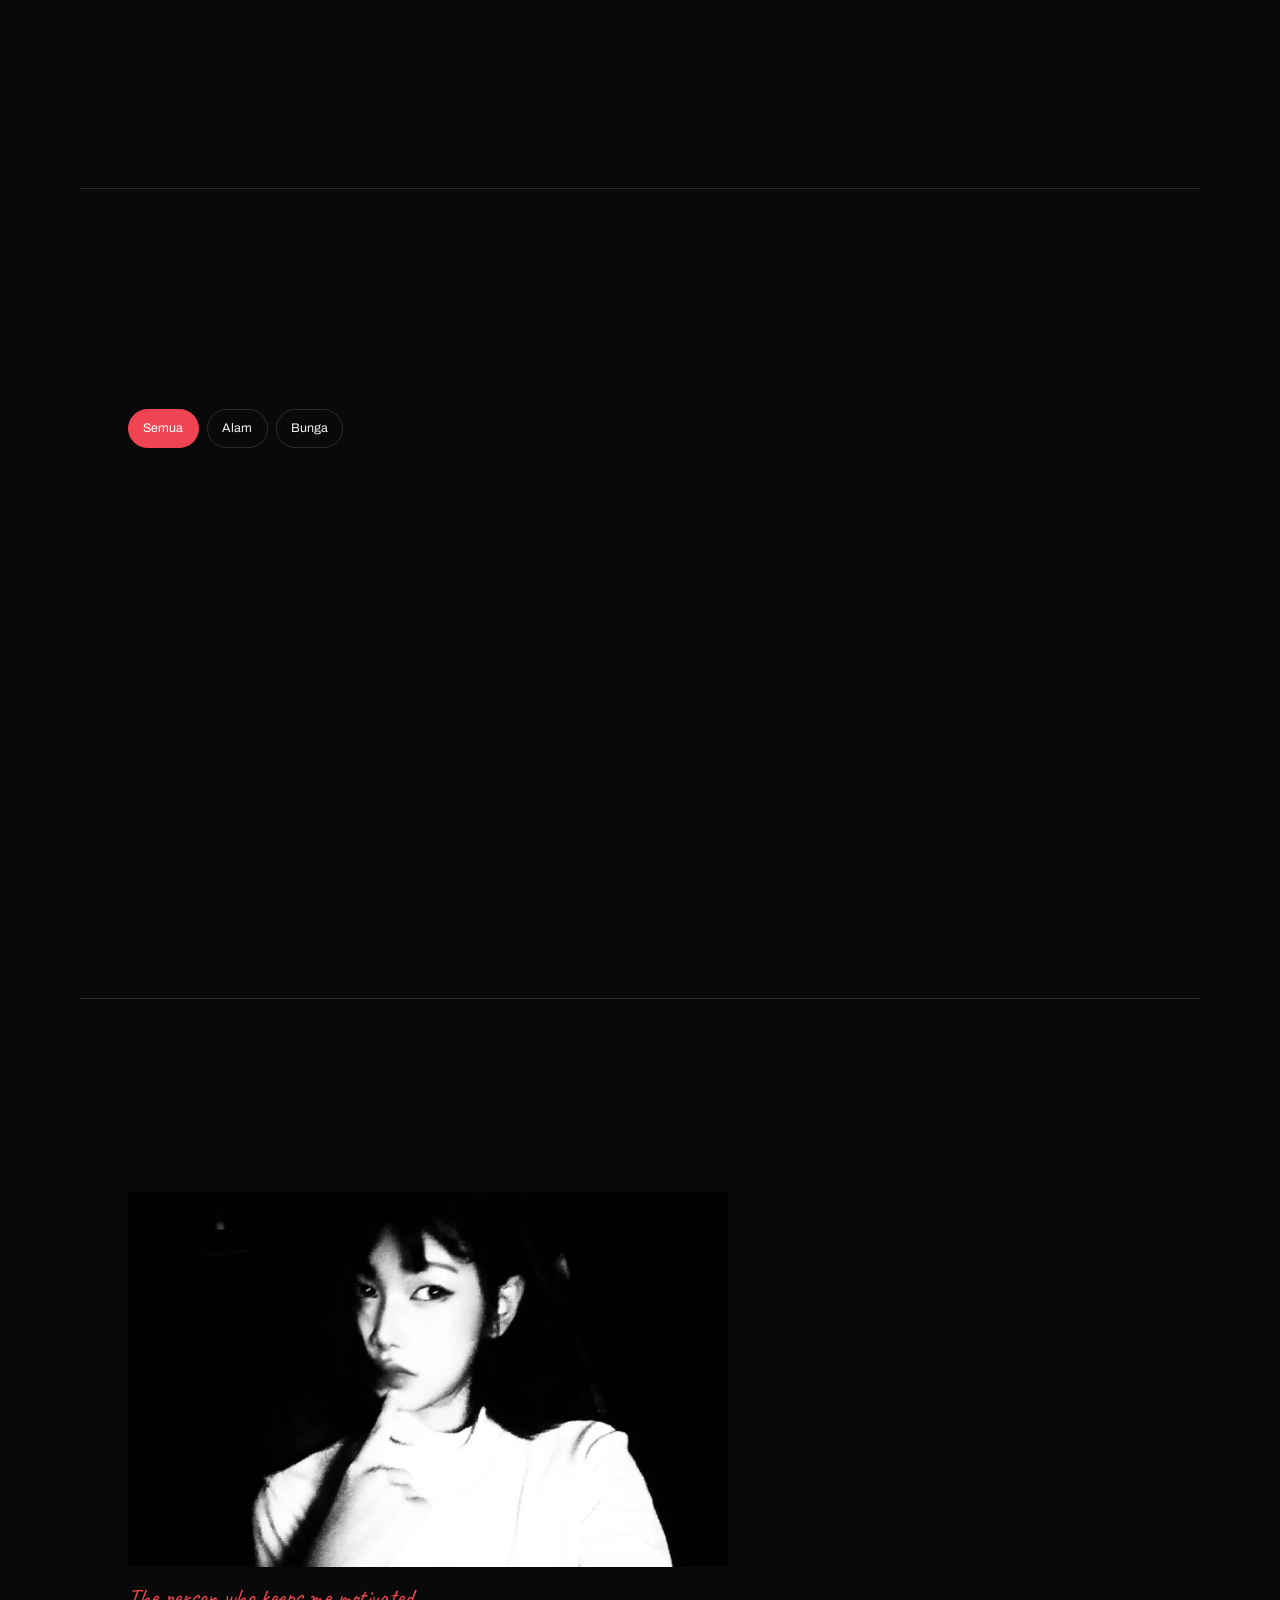
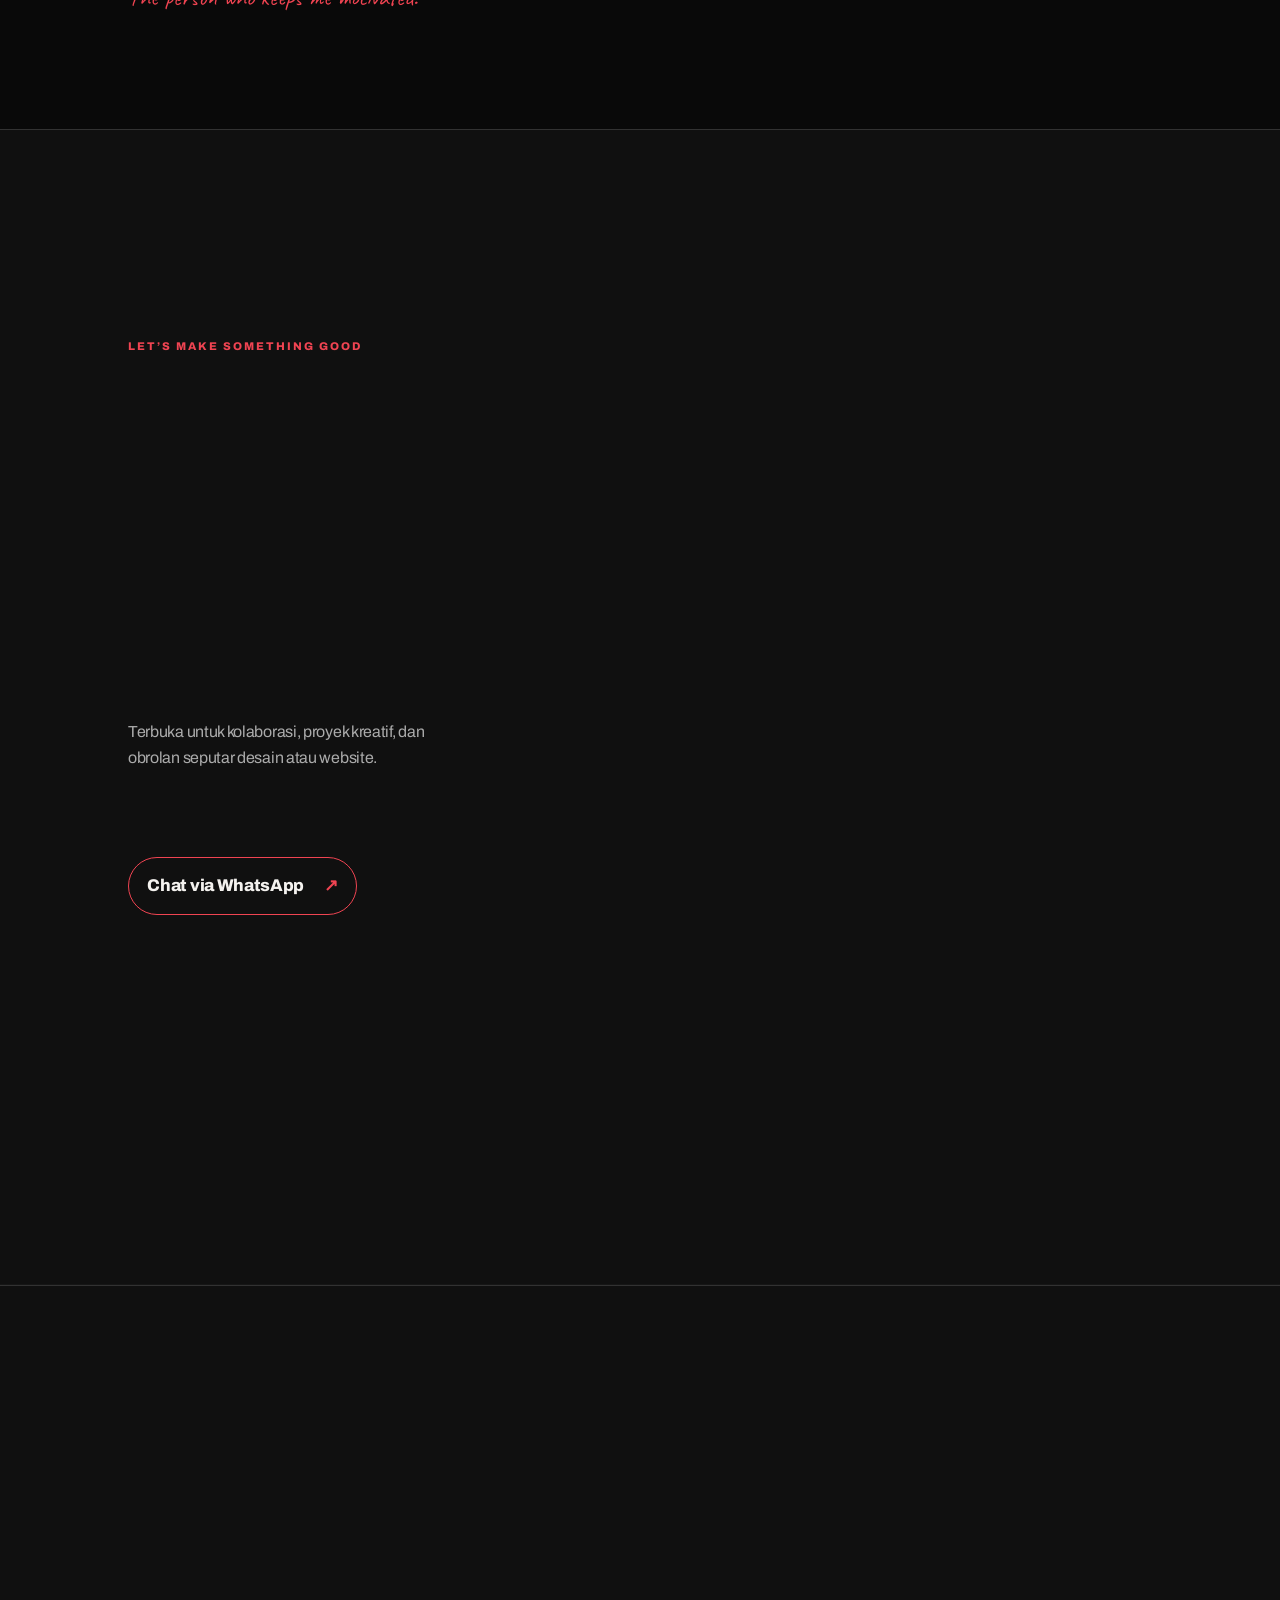
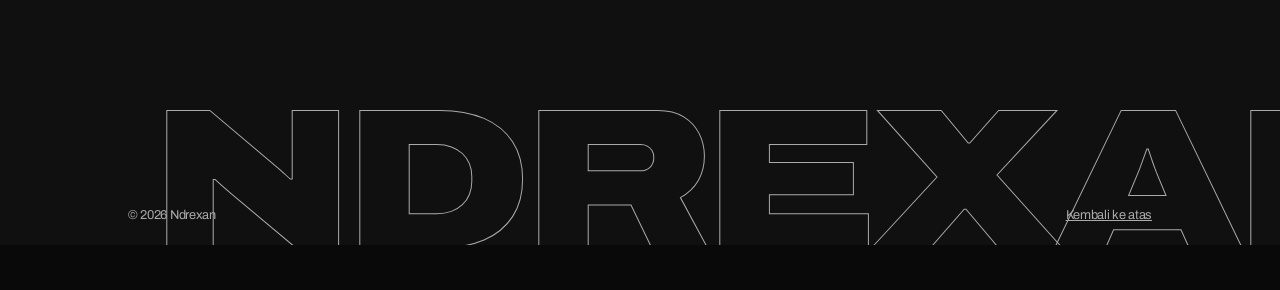
==== commit 08749744: "Add files via upload" ====
--- a/index.html
+++ b/index.html
@@ -33,14 +33,14 @@
   <script>if(!matchMedia("(prefers-reduced-motion: reduce)").matches)document.documentElement.className="js loading"</script>
 
   <style>
-    .website-project-head{display:flex;align-items:end;justify-content:space-between;gap:1rem}
+    .website-project-head{display:block}.website-project-title-row{display:flex;align-items:center;gap:1rem;flex-wrap:wrap}.website-project-title-row h2{margin:0}
     .website-project-controls{display:flex;gap:.55rem;flex-shrink:0}
     .website-project-controls button{width:42px;height:42px;border:1px solid var(--line,rgba(255,255,255,.22));border-radius:50%;background:transparent;color:inherit;font-size:1.2rem;cursor:pointer}
-    .website-project-grid{display:flex;gap:1.15rem;overflow-x:auto;overflow-y:hidden;margin-top:clamp(1.5rem,4vw,2.5rem);padding:0 0 1.1rem;scroll-snap-type:x mandatory;scroll-padding-inline:2px;overscroll-behavior-x:contain;-webkit-overflow-scrolling:touch;scrollbar-width:none}
+    .website-project-grid{display:flex;gap:1.15rem;overflow-x:auto;overflow-y:hidden;margin-top:1.5rem;padding:0 0 1.1rem;scroll-snap-type:x mandatory;scroll-padding-inline:2px;overscroll-behavior-x:contain;-webkit-overflow-scrolling:touch;scrollbar-width:none}
     .website-project-grid::-webkit-scrollbar{display:none}
     .website-project-card{display:flex;flex:0 0 min(86%,760px);flex-direction:column;min-width:0;gap:1.15rem!important;margin:0!important;scroll-snap-align:start;scroll-snap-stop:always}
     .website-project-card .wp-info{min-width:0}.website-project-card .wp-info h3{font-size:clamp(1.8rem,4vw,2.8rem);line-height:.98;letter-spacing:-.065em;margin:0 0 .65rem}.website-project-card .wp-info p{max-width:42rem}.website-project-card .browser{width:100%;min-width:0}.website-project-card .bar span{max-width:none}.website-project-card .screen{width:100%;padding:0;aspect-ratio:16/9;min-height:0;height:auto!important;overflow:hidden}.website-project-card .screen iframe{position:absolute;top:0;left:0;border:0;transform-origin:0 0;pointer-events:none;background:#fff}.website-project-card .wp-fb{position:absolute;z-index:0;inset:auto 12px 12px;color:#999;font-size:.75rem;text-align:center;pointer-events:none}.website-project-cover{position:absolute;inset:0;width:100%;height:100%;object-fit:cover;display:block}.website-project-card .screen-link{z-index:3}.website-project-card .screen-link span{opacity:1;transform:none}.website-project-card .screen-link:hover span{background:var(--accent);color:#fff}
-    @media(max-width:600px){.website-project-card{flex-basis:88%}.website-project-head{align-items:center}.website-project-controls button{width:36px;height:36px}}
+    @media(max-width:600px){.website-project-card{flex-basis:88%}.website-project-controls button{width:36px;height:36px}}
     @media(min-width:900px){.website-project-card{flex-basis: min(72%,820px)}}
   </style>
 
@@ -115,16 +115,17 @@
       </div>
     </section>
 
-    <section id="contoh" class="wrap website-projects">
+    <section id="website-projects" class="wrap website-projects">
       <div class="website-project-head">
-        <div><div class="section-kicker">SELECTED WORK <span>01 / WEB</span></div>
+        <div class="section-kicker">SELECTED WORK <span>01 / WEB</span></div>
+        <div class="website-project-title-row">
           <h2>MY PROJECT<span class="heading-dot">.</span></h2>
-          <p class="muted cap-intro">Website yang saya rancang dan kembangkan. Geser ke samping untuk melihat project lainnya.</p>
-        </div>
-        <div class="website-project-controls" aria-label="Navigasi project website">
-          <button type="button" data-website-dir="-1" aria-label="Project sebelumnya">‹</button>
-          <button type="button" data-website-dir="1" aria-label="Project berikutnya">›</button>
-        </div>
+          <div class="website-project-controls" aria-label="Navigasi project website">
+            <button type="button" data-website-dir="-1" aria-label="Project sebelumnya">‹</button>
+            <button type="button" data-website-dir="1" aria-label="Project berikutnya">›</button>
+          </div>
+        </div>
+        <p class="muted cap-intro">Website yang saya rancang dan kembangkan. Geser ke samping untuk melihat project lainnya.</p>
       </div>
       <div class="website-project-grid" id="websiteProjectGrid" aria-label="Daftar project website">
         <article class="website-project-card webprev">
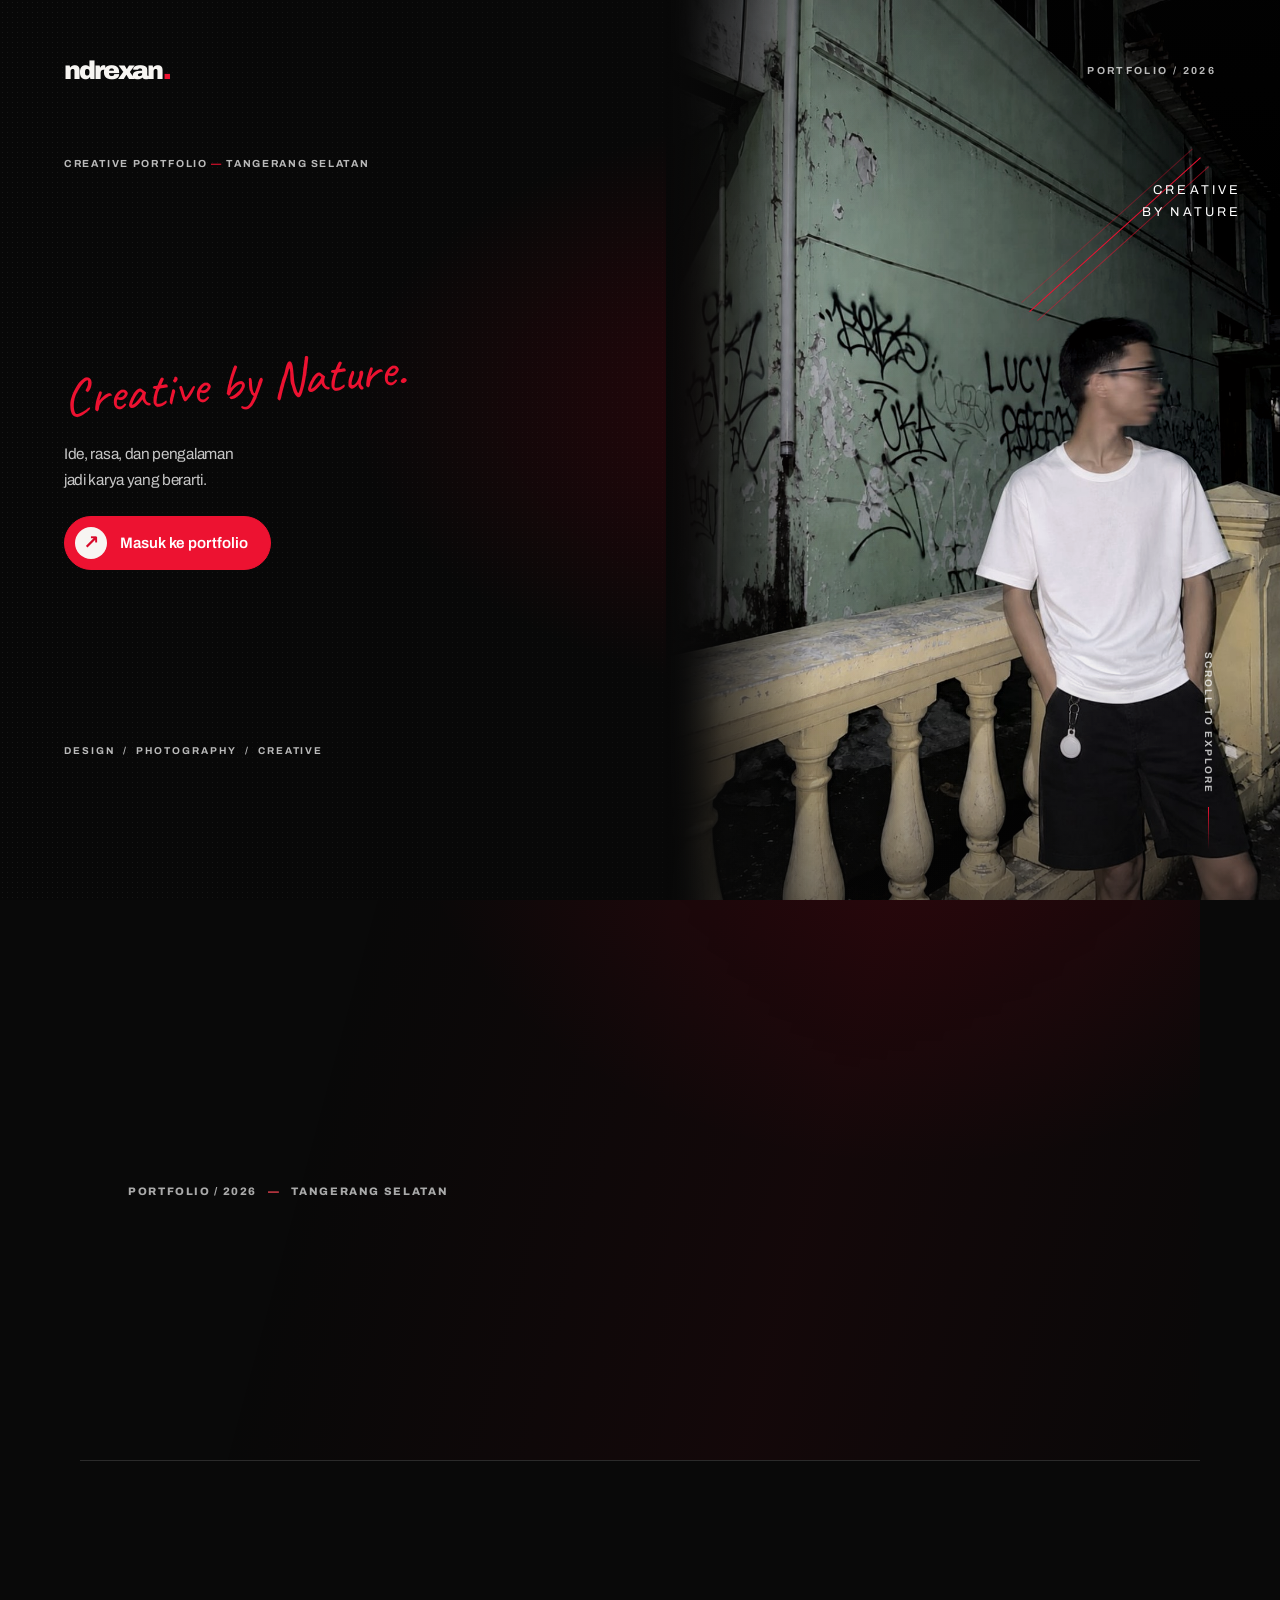
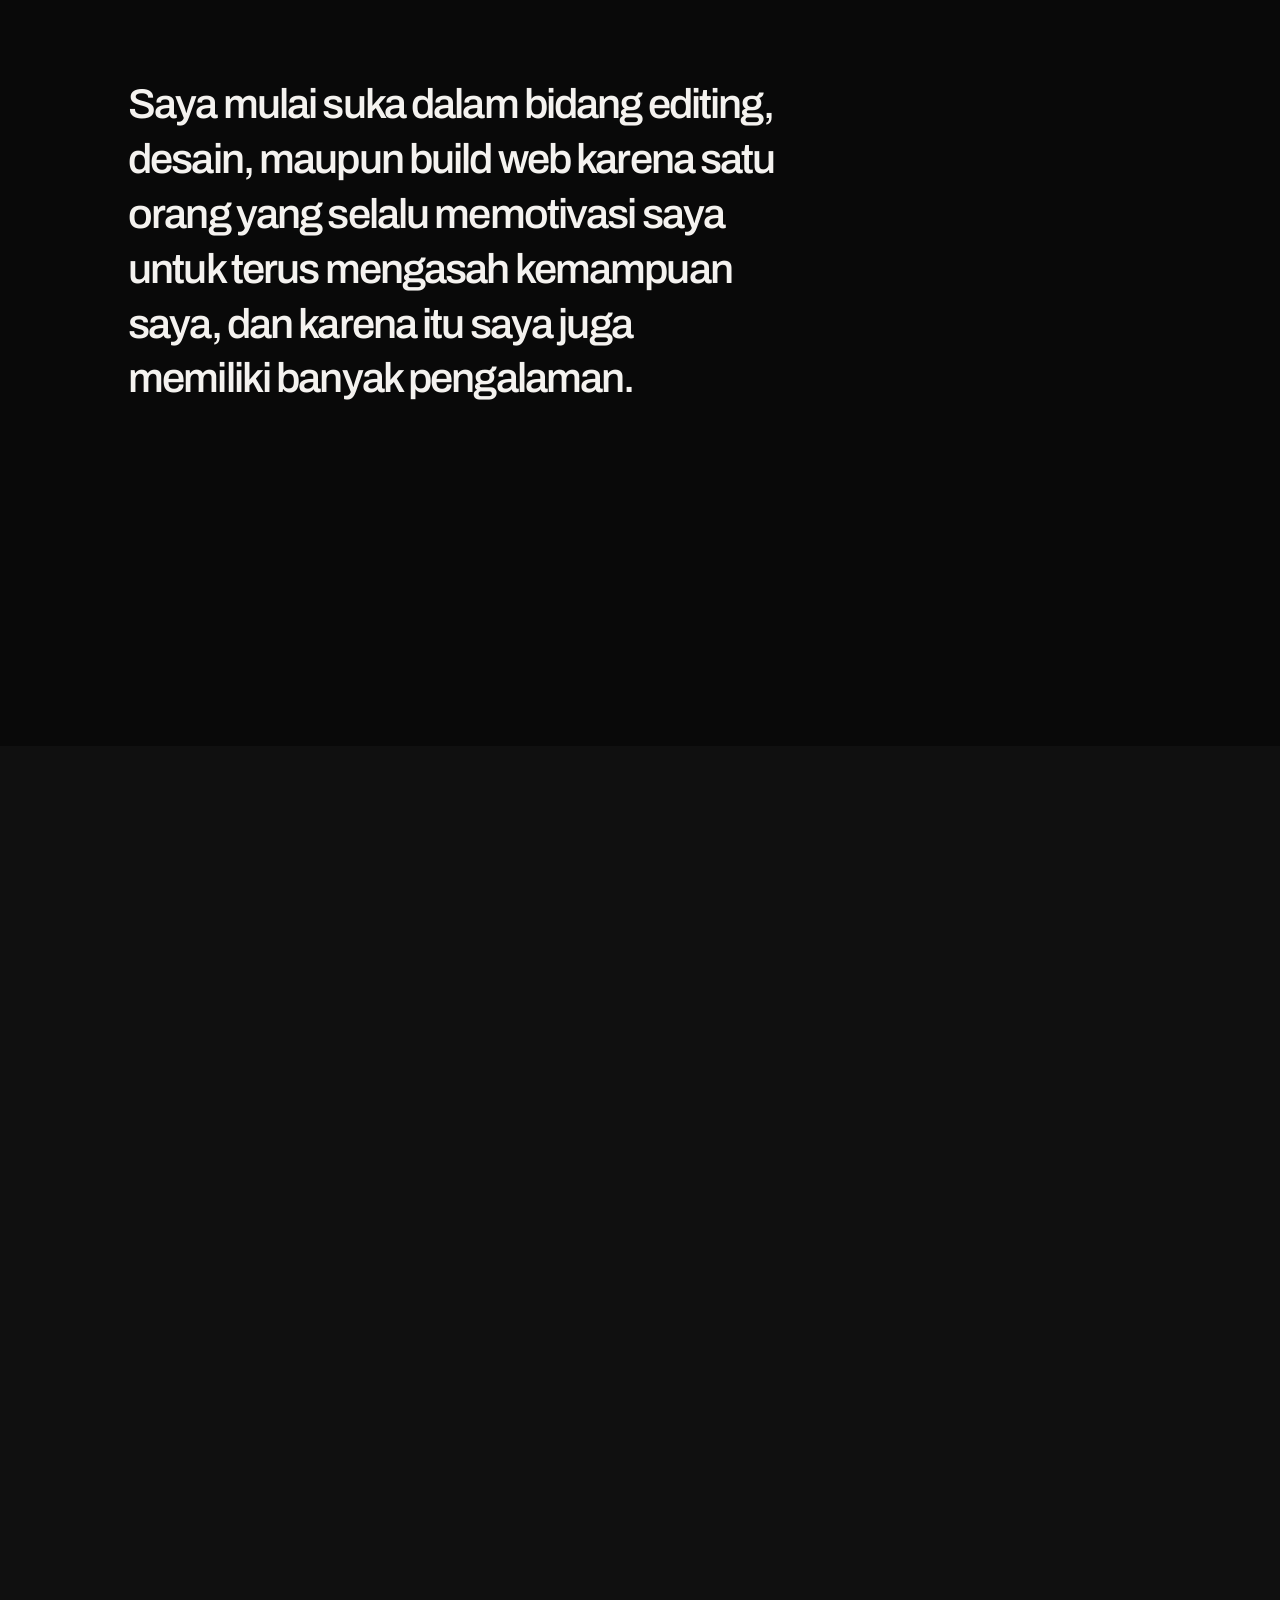
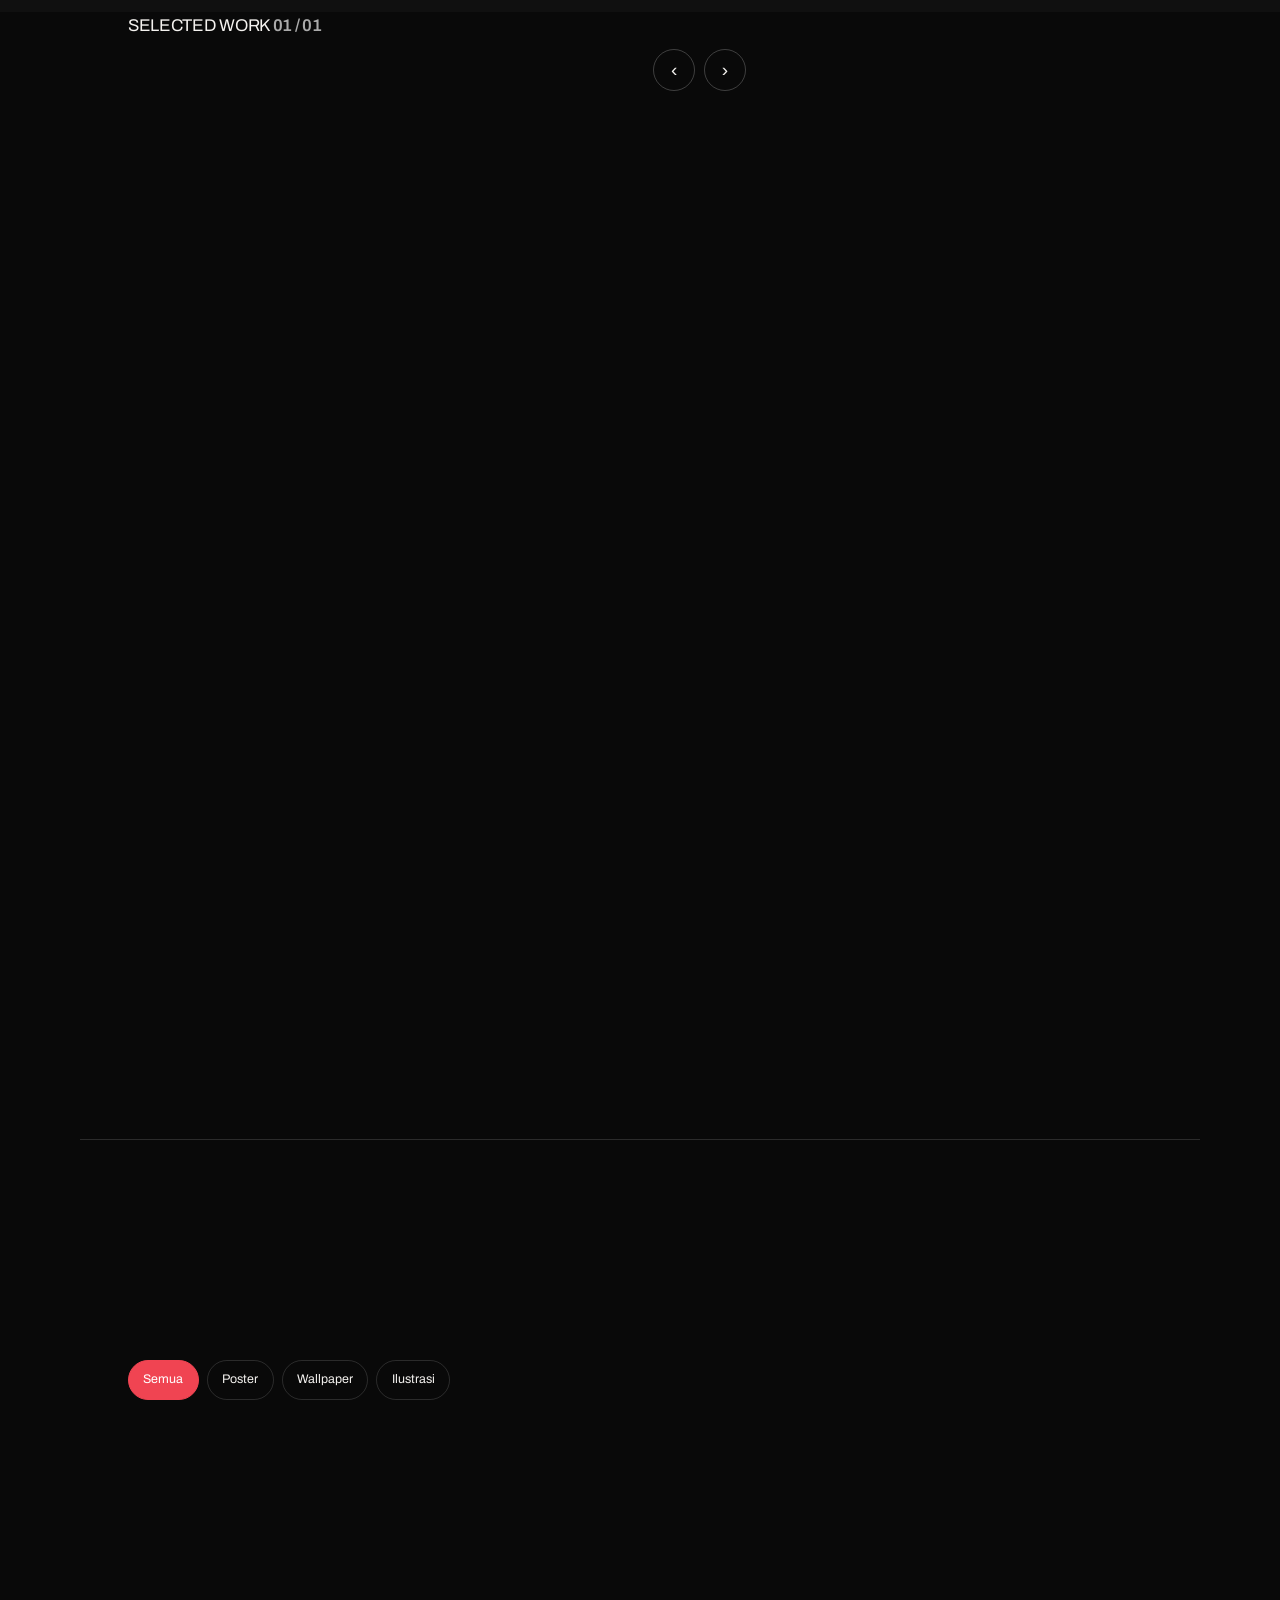
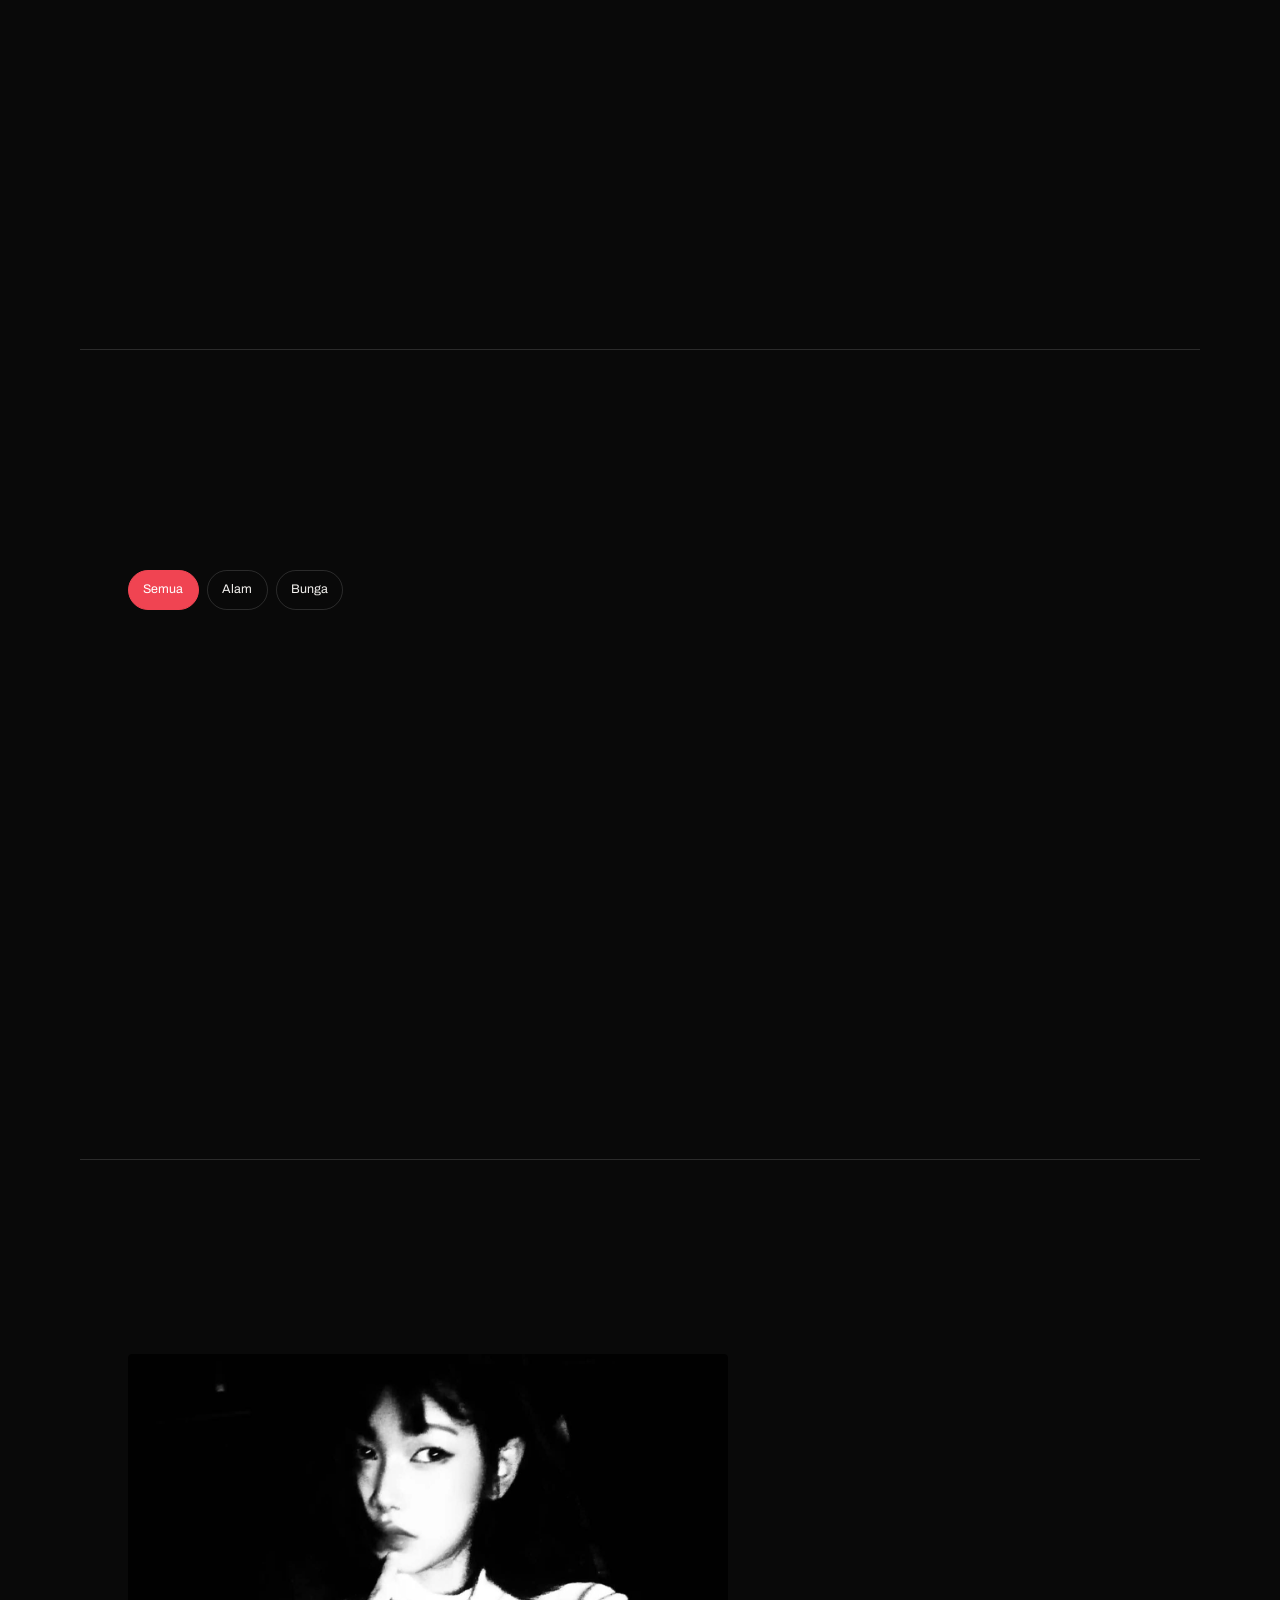
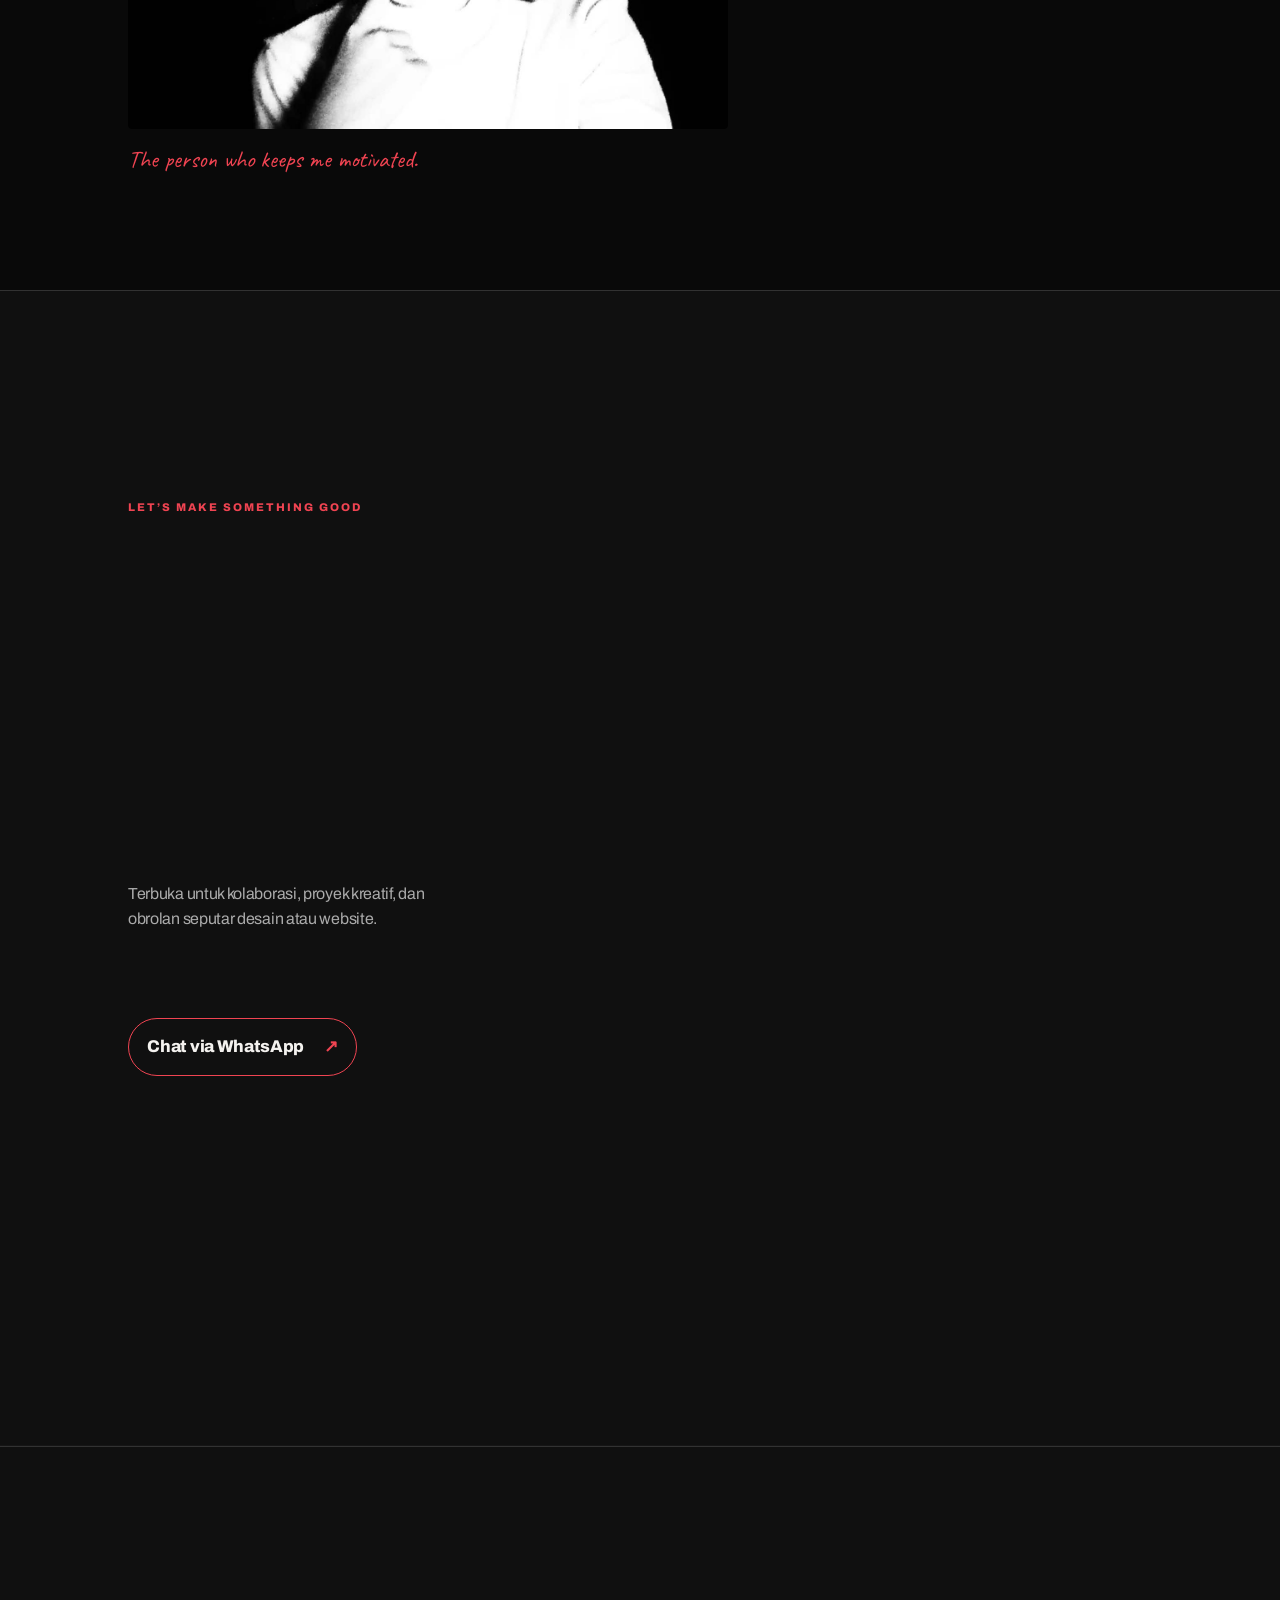
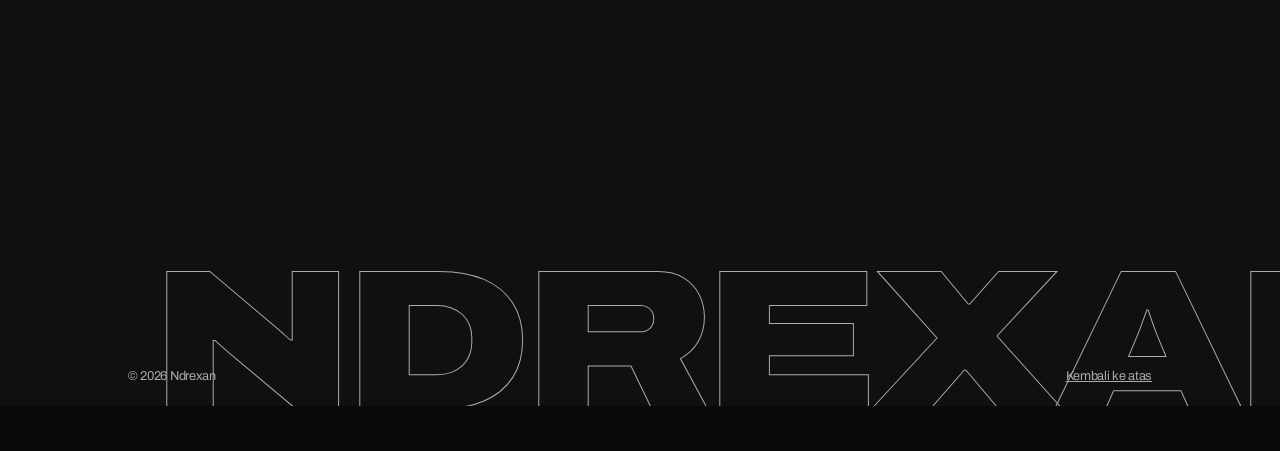
==== commit b13014ee: "Add files via upload" ====
--- a/index.html
+++ b/index.html
@@ -36,12 +36,12 @@
     .website-project-head{display:block}.website-project-title-row{display:flex;align-items:center;gap:1rem;flex-wrap:wrap}.website-project-title-row h2{margin:0}
     .website-project-controls{display:flex;gap:.55rem;flex-shrink:0}
     .website-project-controls button{width:42px;height:42px;border:1px solid var(--line,rgba(255,255,255,.22));border-radius:50%;background:transparent;color:inherit;font-size:1.2rem;cursor:pointer}
-    .website-project-grid{display:flex;gap:1.15rem;overflow-x:auto;overflow-y:hidden;margin-top:1.5rem;padding:0 0 1.1rem;scroll-snap-type:x mandatory;scroll-padding-inline:2px;overscroll-behavior-x:contain;-webkit-overflow-scrolling:touch;scrollbar-width:none}
+    .website-project-grid{display:flex;gap:0;overflow-x:auto;overflow-y:hidden;margin-top:1.5rem;padding:0 0 1.1rem;scroll-snap-type:x mandatory;scroll-padding-inline:0;overscroll-behavior-x:contain;-webkit-overflow-scrolling:touch;scrollbar-width:none;scroll-behavior:smooth}
     .website-project-grid::-webkit-scrollbar{display:none}
-    .website-project-card{display:flex;flex:0 0 min(86%,760px);flex-direction:column;min-width:0;gap:1.15rem!important;margin:0!important;scroll-snap-align:start;scroll-snap-stop:always}
+    .website-project-card{display:flex;flex:0 0 100%;width:100%;min-width:100%;box-sizing:border-box;flex-direction:column;gap:1.15rem!important;margin:0!important;padding:0;scroll-snap-align:start;scroll-snap-stop:always}
     .website-project-card .wp-info{min-width:0}.website-project-card .wp-info h3{font-size:clamp(1.8rem,4vw,2.8rem);line-height:.98;letter-spacing:-.065em;margin:0 0 .65rem}.website-project-card .wp-info p{max-width:42rem}.website-project-card .browser{width:100%;min-width:0}.website-project-card .bar span{max-width:none}.website-project-card .screen{width:100%;padding:0;aspect-ratio:16/9;min-height:0;height:auto!important;overflow:hidden}.website-project-card .screen iframe{position:absolute;top:0;left:0;border:0;transform-origin:0 0;pointer-events:none;background:#fff}.website-project-card .wp-fb{position:absolute;z-index:0;inset:auto 12px 12px;color:#999;font-size:.75rem;text-align:center;pointer-events:none}.website-project-cover{position:absolute;inset:0;width:100%;height:100%;object-fit:cover;display:block}.website-project-card .screen-link{z-index:3}.website-project-card .screen-link span{opacity:1;transform:none}.website-project-card .screen-link:hover span{background:var(--accent);color:#fff}
-    @media(max-width:600px){.website-project-card{flex-basis:88%}.website-project-controls button{width:36px;height:36px}}
-    @media(min-width:900px){.website-project-card{flex-basis: min(72%,820px)}}
+    @media(max-width:600px){.website-project-controls button{width:36px;height:36px}}
+    @media(min-width:900px){.website-project-card{flex-basis:100%;max-width:100%}}
   </style>
 
 </head>
@@ -117,7 +117,7 @@
 
     <section id="website-projects" class="wrap website-projects">
       <div class="website-project-head">
-        <div class="section-kicker">SELECTED WORK <span>01 / WEB</span></div>
+        <div class="section-kicker">SELECTED WORK <span id="websiteProjectCount">01 / 01</span></div>
         <div class="website-project-title-row">
           <h2>MY PROJECT<span class="heading-dot">.</span></h2>
           <div class="website-project-controls" aria-label="Navigasi project website">
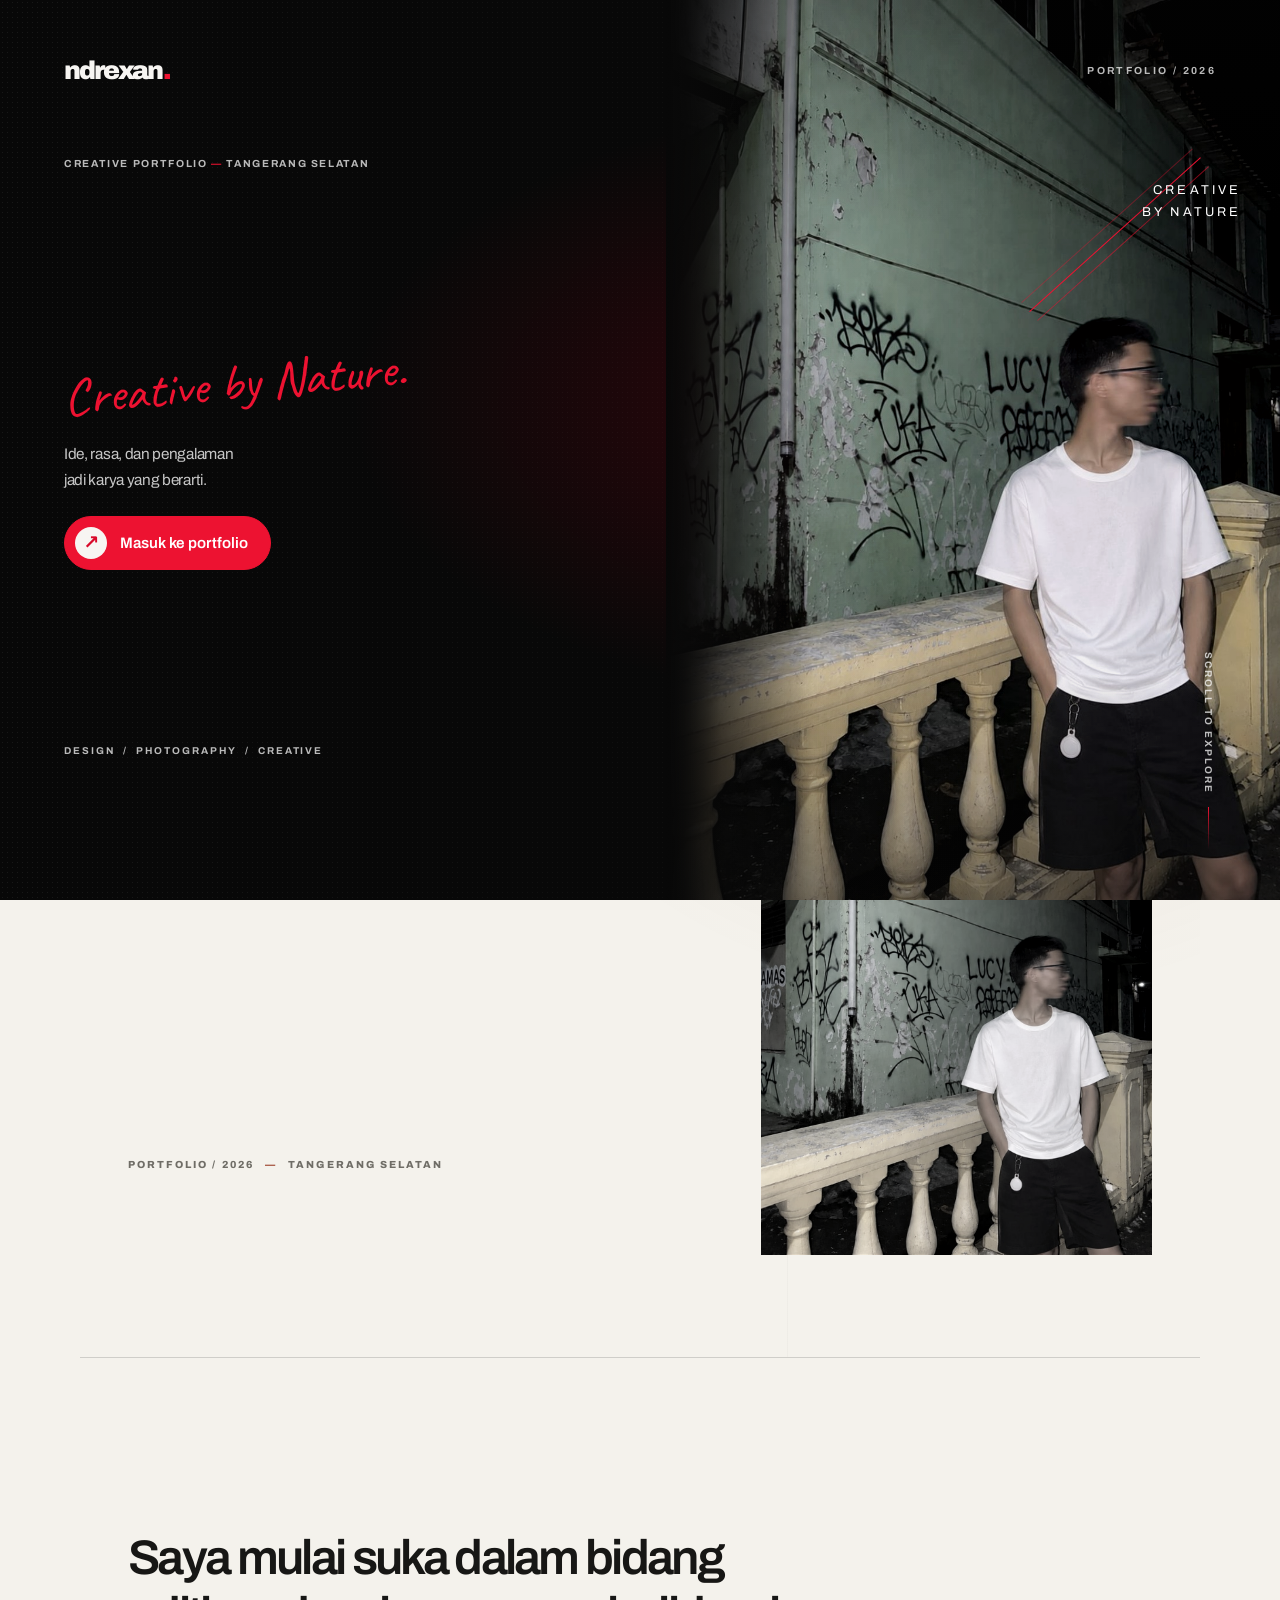
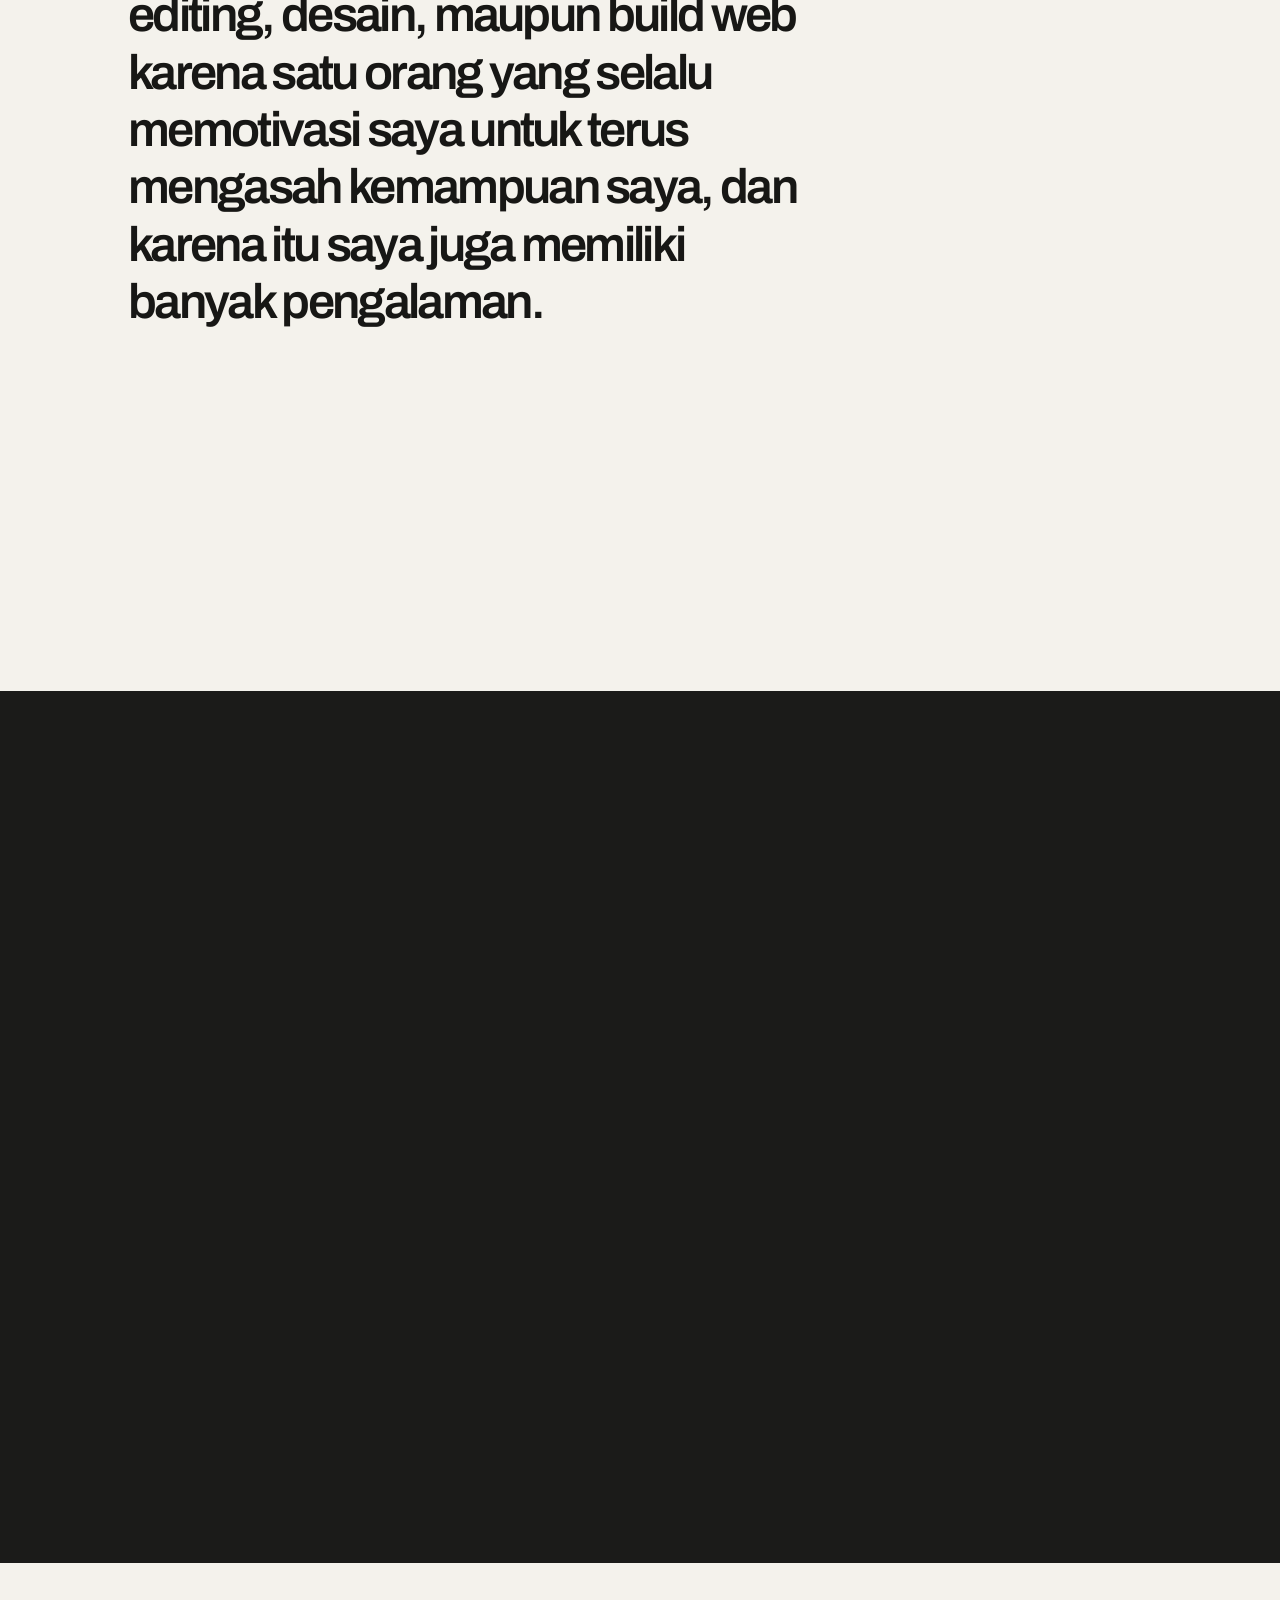
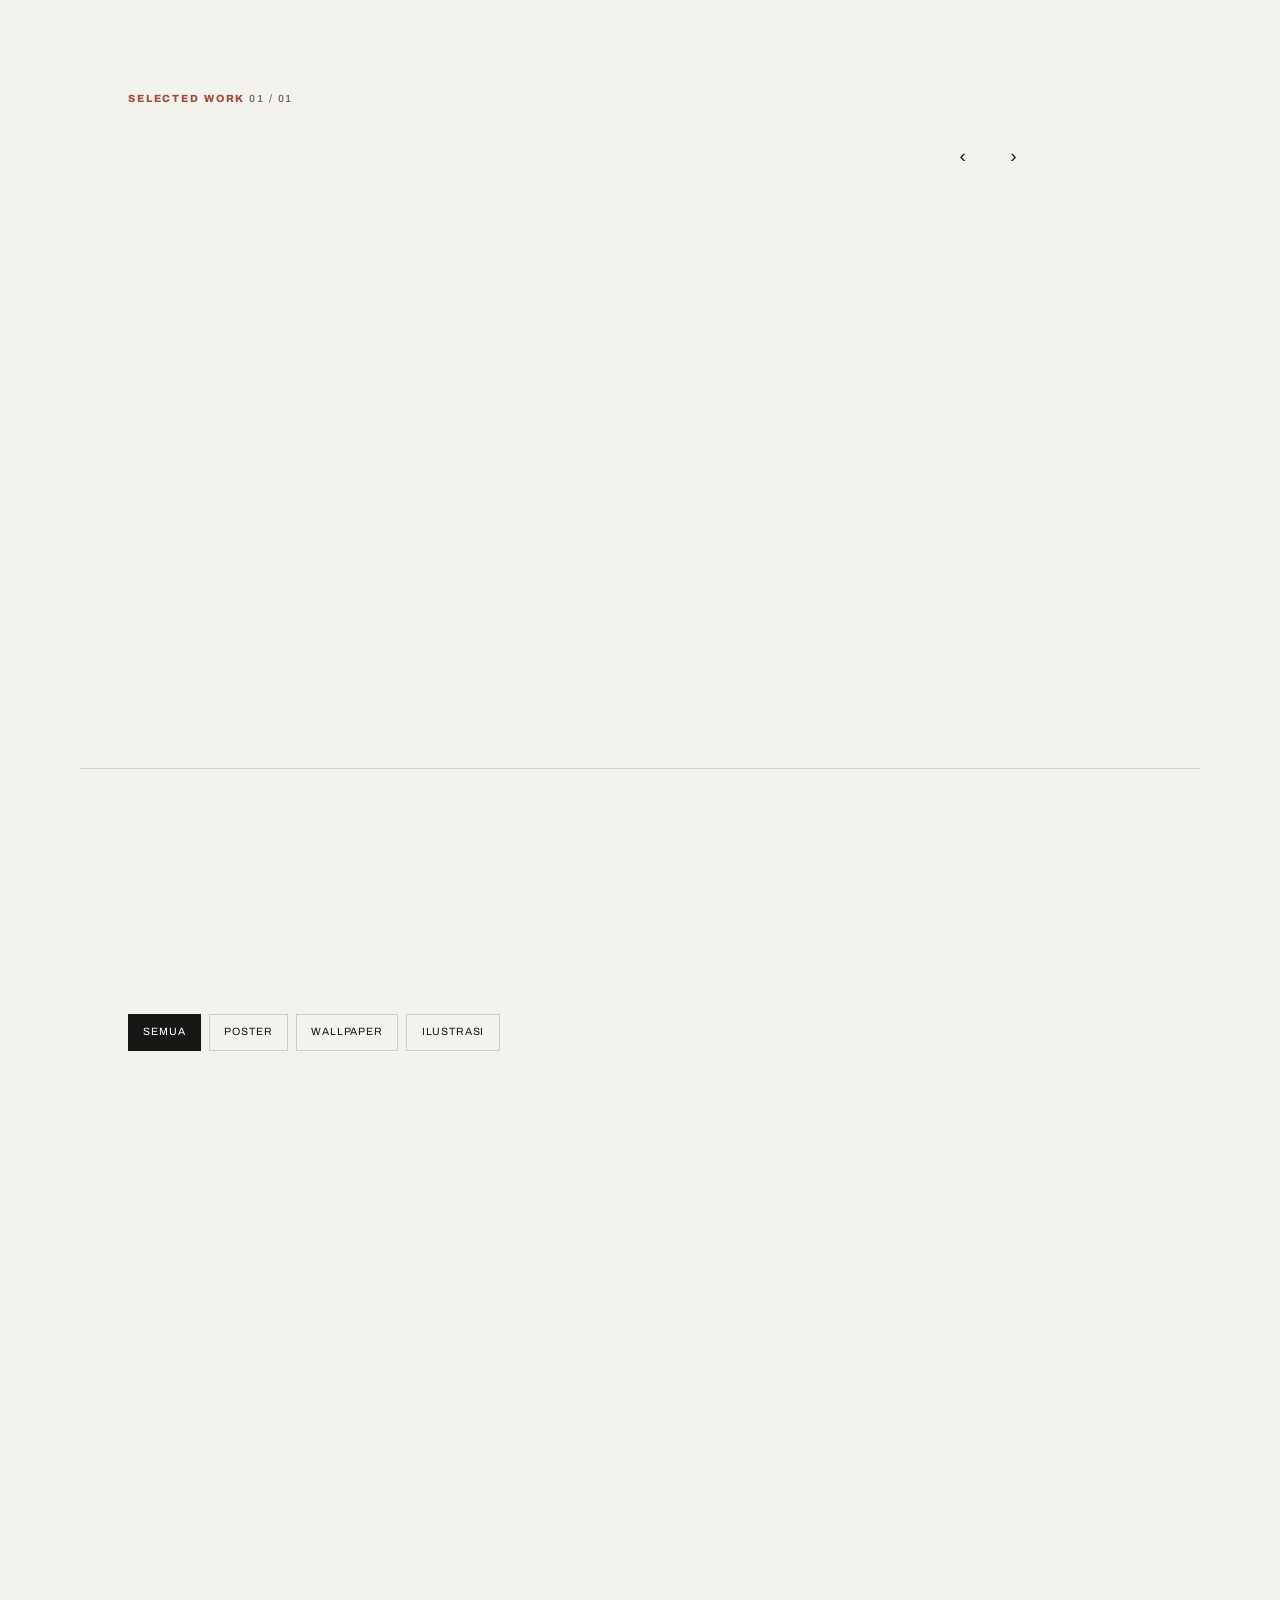
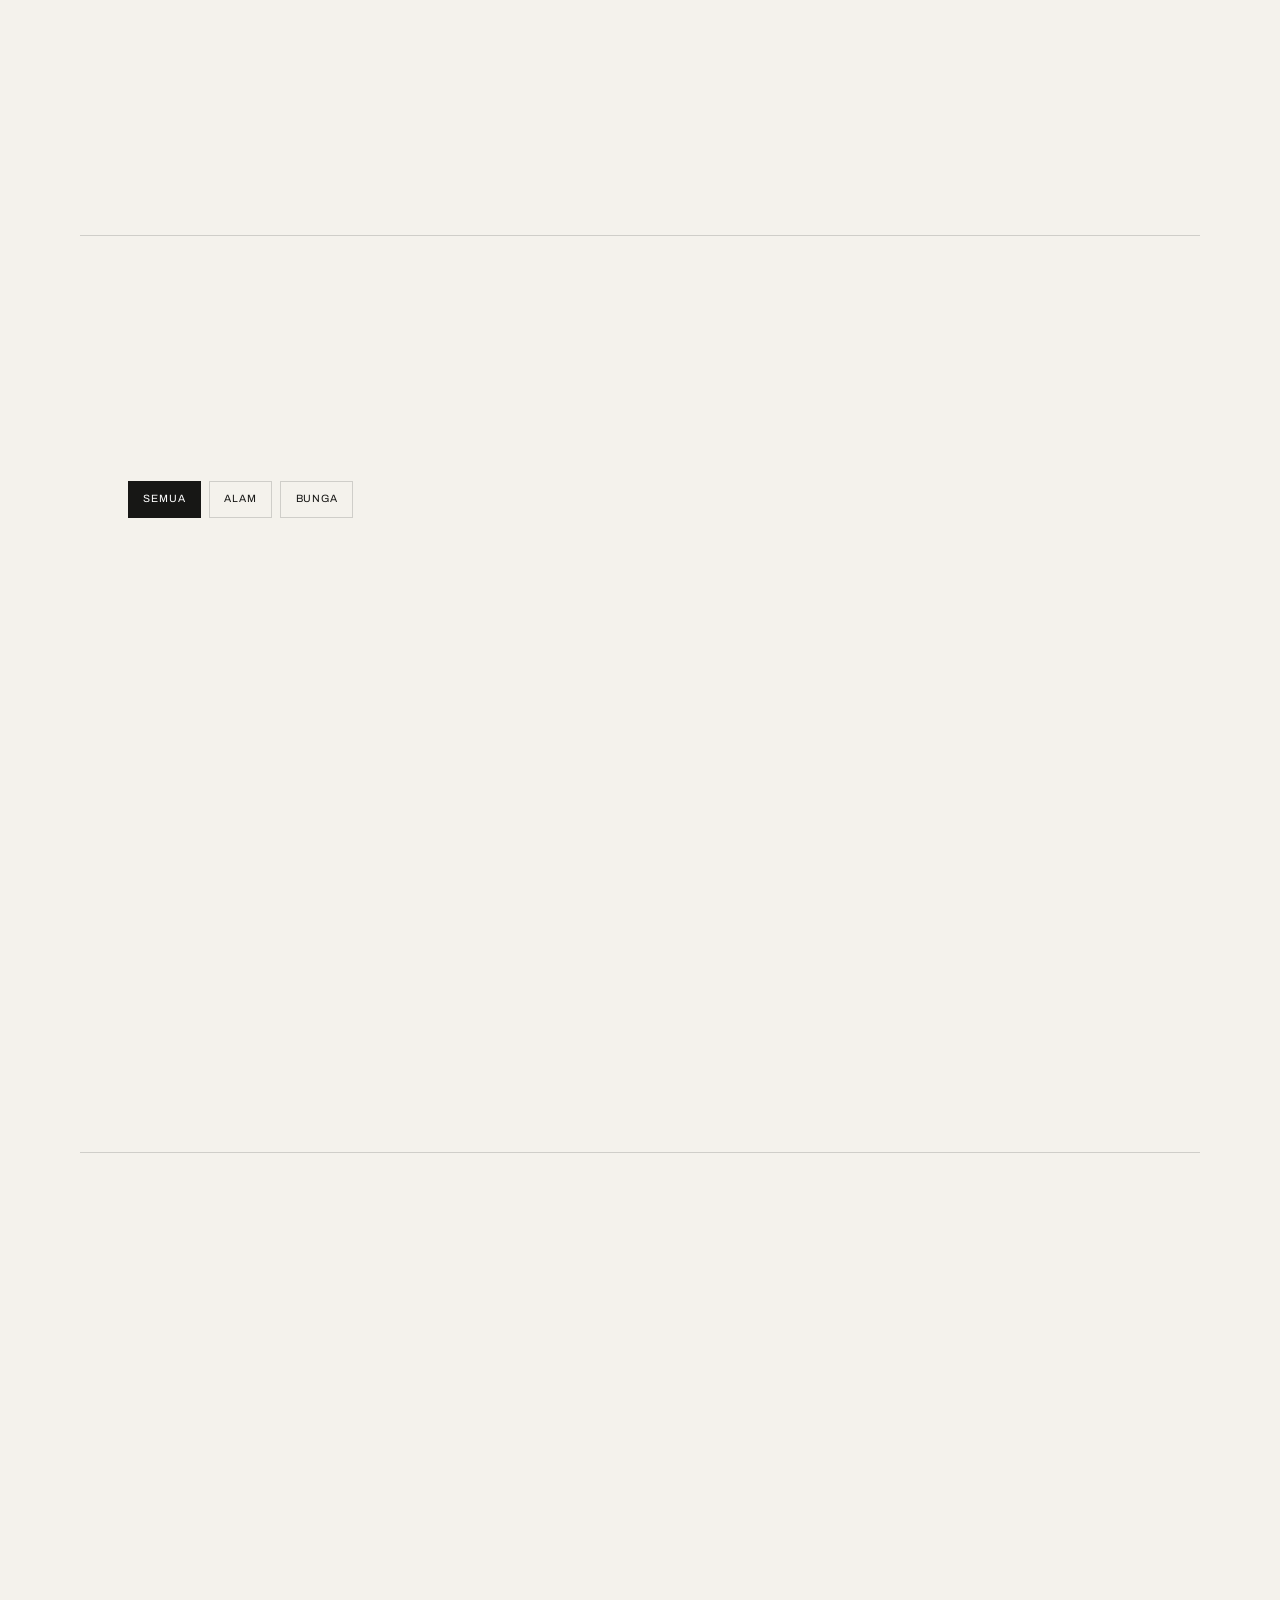
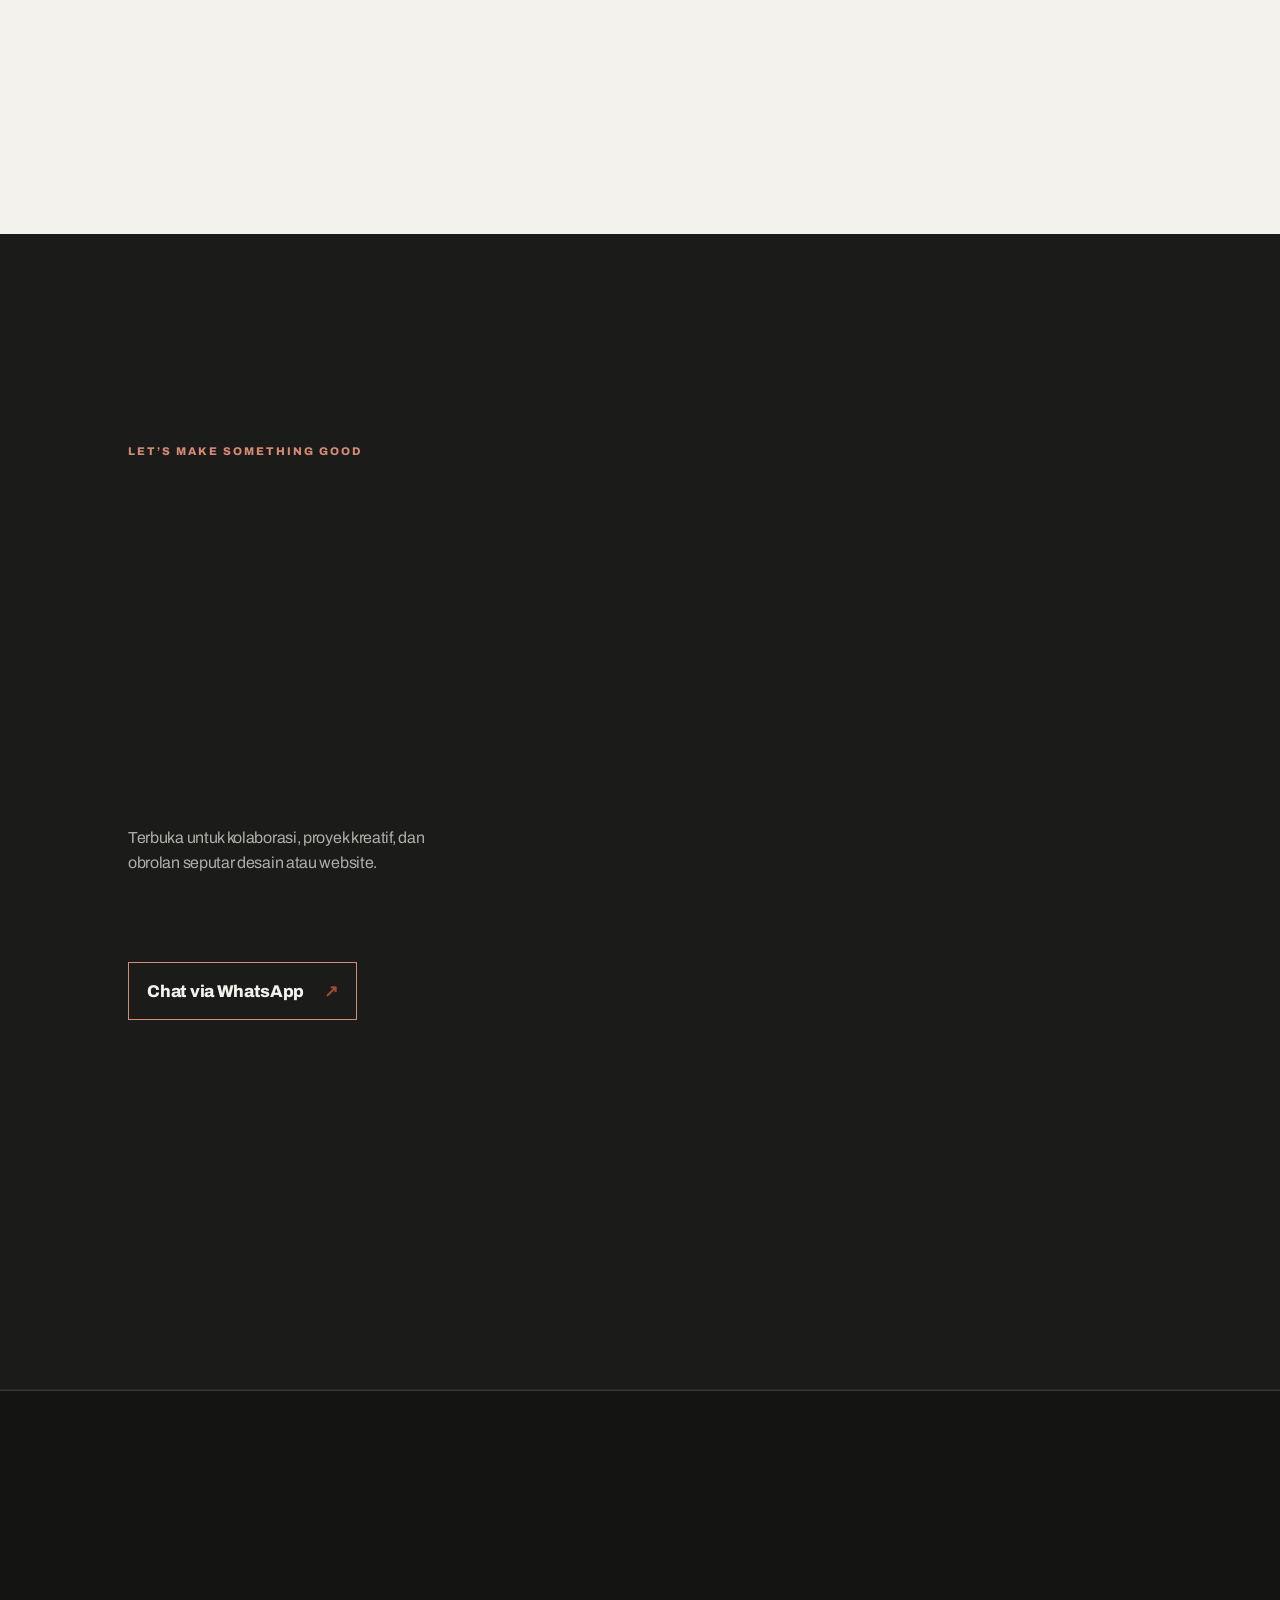
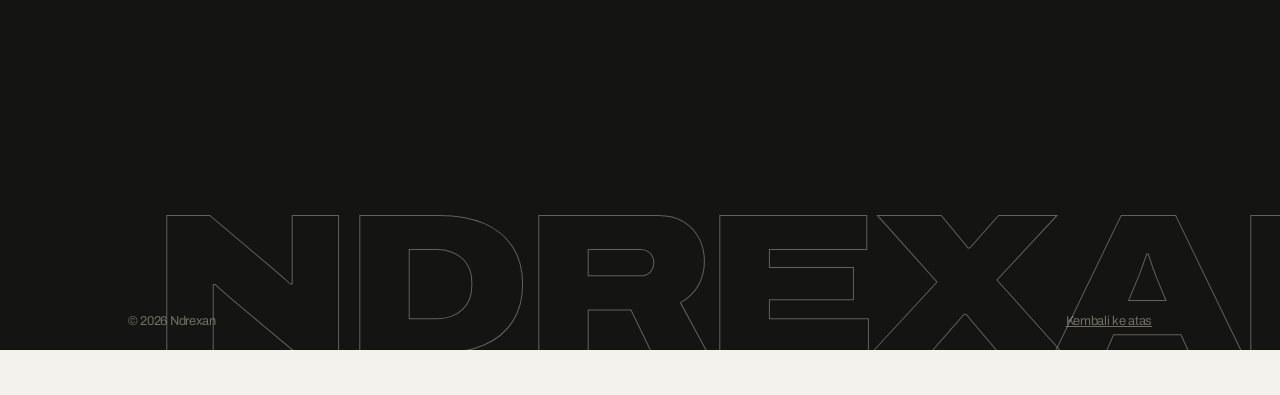
==== commit 913134fc: "Add files via upload" ====
--- a/index.html
+++ b/index.html
@@ -63,7 +63,7 @@
 
   <header class="nav">
     <div class="wrap nav-in">
-      <a class="logo" href="#top">ndrexan<span class="logo-dot">.</span></a><button class="theme-toggle" id="themeToggle" type="button" aria-label="Ganti tema"><span class="theme-icon">☼</span><span class="theme-label">Light mode</span></button>
+      <a class="logo" href="#top">ndrexan<span class="logo-dot">.</span></a><nav class="nav-links" aria-label="Navigasi utama"><a href="#tentang">Tentang</a><a href="#website-projects">Project</a><a href="#desain">Karya</a><a href="#kontak">Kontak</a></nav><button class="theme-toggle" id="themeToggle" type="button" aria-label="Ganti tema"><span class="theme-icon">◐</span><span class="theme-label">Dark mode</span></button>
     </div>
   </header>
 
--- a/style.css
+++ b/style.css
@@ -686,3 +686,340 @@
   .intro-description { font-size: .72rem !important; margin-bottom: 8px !important; }
   .intro-bottom { padding-top: 4px; }
 }
+
+
+/* ===== Website showcase alignment: all slides share one left edge ===== */
+#website-projects {
+  padding-top: clamp(2.5rem, 6vw, 4.5rem);
+  padding-bottom: clamp(2rem, 5vw, 3.5rem);
+  overflow: hidden;
+}
+#website-projects .website-project-head,
+#website-projects .website-project-title-row,
+#website-projects .cap-intro {
+  width: 100%;
+  margin-left: 0;
+  margin-right: 0;
+  text-align: left;
+}
+#website-projects .website-project-title-row {
+  justify-content: flex-start;
+}
+#website-projects .website-project-grid {
+  width: 100%;
+  min-width: 0;
+  align-items: stretch;
+}
+#website-projects .website-project-grid > .website-project-card {
+  display: grid !important;
+  flex: 0 0 100% !important;
+  width: 100% !important;
+  min-width: 100% !important;
+  max-width: 100% !important;
+  box-sizing: border-box;
+  grid-template-columns: minmax(0, .78fr) minmax(0, 1.22fr);
+  align-items: center;
+  justify-items: stretch;
+  gap: clamp(1.5rem, 5vw, 4rem) !important;
+  margin: 0 !important;
+  padding: 0 !important;
+  text-align: left;
+}
+#website-projects .website-project-card .wp-info {
+  grid-column: 1;
+  width: 100%;
+  min-width: 0;
+  justify-self: start;
+  align-self: center;
+  text-align: left;
+  margin: 0;
+}
+#website-projects .website-project-card .wp-info > * {
+  margin-left: 0;
+  margin-right: 0;
+}
+#website-projects .website-project-card .browser {
+  grid-column: 2;
+  width: 100%;
+  min-width: 0;
+  justify-self: stretch;
+  align-self: center;
+  margin: 0;
+}
+#website-projects .website-project-card .screen {
+  position: relative;
+  width: 100%;
+  aspect-ratio: 16 / 9;
+  height: auto !important;
+  min-height: 0;
+  padding: 0;
+  overflow: hidden;
+}
+#website-projects .website-project-card .screen iframe {
+  position: absolute;
+  top: 0;
+  left: 0;
+  transform-origin: top left;
+}
+#website-projects .website-project-card .project-index {
+  justify-content: flex-start;
+  text-align: left;
+}
+@media (max-width: 760px) {
+  #website-projects .website-project-grid > .website-project-card {
+    grid-template-columns: minmax(0, 1fr);
+    align-content: start;
+    align-items: start;
+    gap: 1.35rem !important;
+  }
+  #website-projects .website-project-card .wp-info,
+  #website-projects .website-project-card .browser {
+    grid-column: 1;
+    width: 100%;
+    justify-self: stretch;
+    text-align: left;
+  }
+  #website-projects .website-project-card .wp-info h3 {
+    text-align: left;
+  }
+  #website-projects .website-project-card .wp-info p:not(.project-index):not(.project-tags) {
+    max-width: 42rem;
+    text-align: left;
+  }
+}
+
+
+/* ===== V9: gallery overlap fix — consistent cards and contained images ===== */
+#desain .gallery,
+#foto .gallery {
+  display: flex;
+  align-items: flex-start;
+  justify-content: flex-start;
+  gap: clamp(12px, 1.5vw, 20px);
+  overflow-x: auto;
+  overflow-y: hidden;
+  scroll-snap-type: x mandatory;
+}
+#desain .gallery .g,
+#foto .gallery .g {
+  box-sizing: border-box;
+  flex: 0 0 clamp(220px, 28vw, 340px);
+  width: clamp(220px, 28vw, 340px);
+  min-width: 0;
+  max-width: none;
+  margin: 0;
+  scroll-snap-align: start;
+}
+#desain .gallery .shot,
+#foto .gallery .shot {
+  box-sizing: border-box;
+  display: grid;
+  place-items: center;
+  width: 100%;
+  height: clamp(230px, 34vw, 370px);
+  overflow: hidden;
+  background: #111;
+}
+#desain .gallery .shot img,
+#foto .gallery .shot img {
+  display: block;
+  width: 100%;
+  height: 100%;
+  max-width: 100%;
+  max-height: 100%;
+  object-fit: contain;
+  object-position: center;
+}
+#desain .gallery .g figcaption,
+#foto .gallery .g figcaption {
+  max-width: 100%;
+  overflow-wrap: anywhere;
+}
+@media (max-width: 700px) {
+  #desain .gallery,
+  #foto .gallery {
+    gap: 12px;
+    margin-right: -18px;
+    padding-right: 18px;
+  }
+  #desain .gallery .g,
+  #foto .gallery .g {
+    flex: 0 0 min(78vw, 320px);
+    width: min(78vw, 320px);
+    min-width: 0;
+    max-width: none;
+  }
+  #desain .gallery .shot,
+  #foto .gallery .shot {
+    width: 100%;
+    height: clamp(190px, 58vw, 250px);
+  }
+}
+
+
+/* ===== V5: preserve each image's original aspect ratio ===== */
+#desain .gallery .g,
+#foto .gallery .g {
+  flex: 0 0 clamp(220px, 28vw, 340px);
+  width: clamp(220px, 28vw, 340px);
+  min-width: 0;
+}
+#desain .gallery .shot,
+#foto .gallery .shot {
+  display: block;
+  width: 100%;
+  height: auto;
+  aspect-ratio: auto;
+  padding: 0;
+  overflow: hidden;
+  line-height: 0;
+}
+#desain .gallery .shot img,
+#foto .gallery .shot img {
+  display: block;
+  width: 100%;
+  height: auto;
+  max-width: 100%;
+  max-height: none;
+  object-fit: contain;
+  object-position: center;
+}
+@media (max-width: 700px) {
+  #desain .gallery .g,
+  #foto .gallery .g {
+    flex: 0 0 min(78vw, 320px);
+    width: min(78vw, 320px);
+  }
+  #desain .gallery .shot,
+  #foto .gallery .shot {
+    height: auto;
+    aspect-ratio: auto;
+  }
+  #desain .gallery .shot img,
+  #foto .gallery .shot img {
+    width: 100%;
+    height: auto;
+  }
+}
+
+
+/* ===== NDREXAN / EDITORIAL REBUILD 2026 =====
+/* A quiet, gallery-led visual system: paper, ink, restrained terracotta. */
+:root{--paper:#f4f2ec;--ink:#171715;--gold:#a24c37;--gold-soft:rgba(162,76,55,.13);--accent:#a24c37;--accent-soft:rgba(162,76,55,.13);--signature:'Caveat',cursive}
+body[data-theme="light"]{--k:#f4f2ec;--w:#ebe9e2;--g:#6f6d66;--l:rgba(23,23,21,.16);--accent:#a24c37;--gold:#a24c37;--gold-soft:rgba(162,76,55,.13);background:#f4f2ec;color:#171715}
+body[data-theme="light"]:before{opacity:.11;background-image:radial-gradient(rgba(23,23,21,.2) .45px,transparent .45px);background-size:4px 4px}
+body[data-theme="light"] .nav{background:rgba(244,242,236,.88);border-color:rgba(23,23,21,.13)}
+body[data-theme="light"] .nav-in{min-height:76px}
+.nav-links{display:flex;align-items:center;gap:clamp(14px,2.8vw,34px);margin-left:auto;margin-right:clamp(18px,4vw,52px)}
+.nav-links a{font-size:.72rem;font-weight:700;letter-spacing:.08em;text-transform:uppercase;text-decoration:none;color:var(--g);transition:color .2s}
+.nav-links a:hover{color:var(--accent)}
+body[data-theme="light"] .logo{font-size:1.22rem;letter-spacing:-.09em}
+body[data-theme="light"] .theme-toggle{border-radius:2px;border-color:var(--l);font-size:.68rem;letter-spacing:.06em;text-transform:uppercase}
+body[data-theme="light"] .hero{padding-top:clamp(4.5rem,10vw,9rem);padding-bottom:clamp(4rem,8vw,7rem)}
+body[data-theme="light"] .hero:before{background:radial-gradient(ellipse at 78% 40%,rgba(162,76,55,.10),transparent 38%),linear-gradient(90deg,transparent 0 62%,rgba(23,23,21,.025) 62% 62.1%,transparent 62.1%)}
+body[data-theme="light"] .hero-title-wrap h1{font-size:clamp(4.8rem,15.5vw,12.5rem);letter-spacing:-.105em;line-height:.78;color:#171715;background:none;-webkit-text-fill-color:currentColor}
+body[data-theme="light"] .hero h1:after{color:var(--accent)}
+body[data-theme="light"] .hero-signature{font-size:clamp(2.4rem,6.2vw,5.4rem);margin-left:clamp(2px,4vw,54px);margin-top:.12em;color:var(--accent);text-shadow:none;transform:rotate(-4deg)}
+body[data-theme="light"] .hero-grid{grid-template-columns:minmax(0,1fr) minmax(280px,.72fr);gap:clamp(2rem,7vw,7rem);align-items:center;margin-top:clamp(2rem,4vw,3.5rem)}
+body[data-theme="light"] .hero .statement{font-size:clamp(1.8rem,3.7vw,3.2rem);line-height:1.04;letter-spacing:-.065em;max-width:14ch;font-weight:750}
+body[data-theme="light"] .intro>.muted{font-size:1rem;line-height:1.85;max-width:40ch}
+body[data-theme="light"] .photo{max-width:430px;aspect-ratio:4/5;box-shadow:18px 18px 0 rgba(162,76,55,.12);border-radius:0}
+body[data-theme="light"] .photo:before{inset:12px -12px -12px 12px;border-color:var(--accent);opacity:.5}
+body[data-theme="light"] .photo img{filter:grayscale(.65) contrast(1.06);object-position:center 42%}
+body[data-theme="light"] .photo:hover img{filter:grayscale(.1) contrast(1.02)}
+body[data-theme="light"] .hero-eyebrow{letter-spacing:.2em;font-size:.64rem}
+body[data-theme="light"] .chip{border-radius:2px;background:rgba(255,255,255,.35);color:#625f58}
+body[data-theme="light"] .about{padding-block:clamp(5rem,10vw,9rem);border-top:1px solid var(--l)}
+body[data-theme="light"] .about h2{font-size:.72rem;letter-spacing:.2em;text-transform:uppercase;color:var(--accent);margin-bottom:2rem}
+body[data-theme="light"] .about-t{font-size:clamp(1.65rem,3.8vw,3.35rem);line-height:1.18;letter-spacing:-.055em;max-width:25ch;font-weight:600}
+body[data-theme="light"] .facts{display:grid;grid-template-columns:repeat(3,minmax(0,1fr));gap:1.5rem;margin-top:4.2rem}
+body[data-theme="light"] .facts>div{border-top:1px solid var(--l);padding-top:1rem}
+body[data-theme="light"] .facts dt{font-size:.62rem;letter-spacing:.18em;text-transform:uppercase;color:var(--accent)}
+body[data-theme="light"] .facts dd{margin:.45rem 0 0;font-size:.95rem;font-weight:650}
+body[data-theme="light"] .marquee{background:#a24c37;color:#fff;border:0}
+body[data-theme="light"] .mq-g{padding-block:12px}
+body[data-theme="light"] #skill{background:#1b1b19;color:#f4f2ec}
+body[data-theme="light"] #skill h2{font-size:.72rem;letter-spacing:.2em;text-transform:uppercase;color:#d58b75;margin-bottom:3rem}
+body[data-theme="light"] #skill .row{grid-template-columns:.8fr 1.2fr;padding:1.8rem 0;border-color:rgba(255,255,255,.2)}
+body[data-theme="light"] #skill .row h3{font-size:clamp(1.7rem,3vw,2.6rem);font-weight:650;letter-spacing:-.06em}
+body[data-theme="light"] #skill .row p{color:rgba(244,242,236,.68);max-width:42ch}
+body[data-theme="light"] #website-projects{padding-block:clamp(5rem,10vw,9rem)}
+body[data-theme="light"] .section-kicker,.project-index{font-size:.65rem;letter-spacing:.18em;color:var(--accent);font-weight:800}
+body[data-theme="light"] .website-project-title-row h2{font-size:clamp(3rem,8vw,6.8rem);letter-spacing:-.09em}
+body[data-theme="light"] .website-project-card{gap:clamp(1.5rem,4vw,4rem)!important}
+body[data-theme="light"] .website-project-card .wp-info h3{font-size:clamp(2.4rem,5vw,4.8rem);letter-spacing:-.08em}
+body[data-theme="light"] .browser{border:1px solid rgba(23,23,21,.18);border-radius:3px;box-shadow:0 24px 60px rgba(23,23,21,.1);background:#fff}
+body[data-theme="light"] .bar{background:#e8e6df;border-color:rgba(23,23,21,.12)}
+body[data-theme="light"] .bar i{background:#b5b1a8}
+body[data-theme="light"] .bar span{background:rgba(255,255,255,.7);border:0;border-radius:2px}
+body[data-theme="light"] .project-cta{border-radius:0!important;border-color:#171715!important;padding:13px 18px}
+body[data-theme="light"] .project-cta:hover{background:#171715;color:#fff!important}
+body[data-theme="light"] #desain,body[data-theme="light"] #foto,body[data-theme="light"] #motivator{padding-block:clamp(4.5rem,9vw,8rem);border-top:1px solid var(--l)}
+body[data-theme="light"] #desain h2,body[data-theme="light"] #foto h2,body[data-theme="light"] #motivator h2{font-size:clamp(2.7rem,6.8vw,5.5rem);letter-spacing:-.085em}
+body[data-theme="light"] .gallery{--h:clamp(250px,34vw,430px);gap:clamp(12px,2vw,22px)}
+body[data-theme="light"] .g{min-width:min(30vw,360px);width:min(30vw,360px)}
+body[data-theme="light"] .shot{border-radius:0;background:#e5e2da}
+body[data-theme="light"] .shot img{filter:saturate(.86);transition:transform .9s cubic-bezier(.2,.7,.2,1),filter .5s}
+body[data-theme="light"] .g figcaption{font-size:.72rem;letter-spacing:.04em;text-transform:uppercase;color:#77736b}
+body[data-theme="light"] .arrow{border-radius:0;border-color:var(--l)}
+body[data-theme="light"] .filter-btn{border-radius:0;text-transform:uppercase;letter-spacing:.08em;font-size:.66rem}
+body[data-theme="light"] .filter-btn.is-active{background:#171715;border-color:#171715;color:#fff}
+body[data-theme="light"] .motivator{display:grid;grid-template-columns:minmax(0,.75fr) minmax(0,1fr);align-items:center;gap:clamp(2rem,7vw,7rem)}
+body[data-theme="light"] .motivator .head{align-self:start}
+body[data-theme="light"] .motivator-photo{max-width:none;width:100%;margin:0}
+body[data-theme="light"] .motivator-slideshow .motivator-slides{aspect-ratio:4/3;border-radius:0;background:#dedbd3}
+body[data-theme="light"] .motivator-photo figcaption{font-size:1.55rem;color:var(--accent)}
+body[data-theme="light"] #motivator h2:after{font-size:clamp(1.7rem,4vw,3rem);color:var(--accent)}
+body[data-theme="light"] #kontak{background:#1b1b19;color:#f4f2ec}
+body[data-theme="light"] #kontak .contact-kicker{color:#d58b75}
+body[data-theme="light"] #kontak .contact-note{color:rgba(244,242,236,.68)}
+body[data-theme="light"] #kontak .contact-script{color:#d58b75}
+body[data-theme="light"] #kontak .mail{border-color:#d58b75}
+body[data-theme="light"] #kontak .whatsapp{border-radius:0;border-color:#d58b75}
+body[data-theme="light"] #kontak .socials{color:rgba(244,242,236,.72)}
+body[data-theme="light"] .foot{background:#141412;color:#f4f2ec;border-color:rgba(255,255,255,.16)}
+body[data-theme="light"] .wordmark span{-webkit-text-stroke:1px rgba(244,242,236,.35)}
+body[data-theme="light"] .js .wordmark.in span{color:#d58b75}
+body[data-theme="light"] .road .lane{background:rgba(255,255,255,.18)}
+body[data-theme="light"] .road svg{stroke:#f4f2ec}
+body[data-theme="light"] .road svg path,body[data-theme="light"] .road svg circle{fill:#1b1b19}
+/* More intentional motion: staggered editorial entrances, not one repeated card effect. */
+.js body[data-theme="light"] .hero-title-wrap{animation:editorial-rise .9s cubic-bezier(.2,.75,.2,1) .18s both}
+.js body[data-theme="light"] .hero .intro{animation:editorial-rise .8s cubic-bezier(.2,.75,.2,1) .42s both}
+.js body[data-theme="light"] .hero .photo{animation:editorial-photo 1.15s cubic-bezier(.2,.75,.2,1) .28s both}
+.js body[data-theme="light"] #skill .row{transition:padding-left .5s ease,border-color .4s ease}
+.js body[data-theme="light"] #skill .row:hover{padding-left:14px;border-color:#d58b75}
+.js body[data-theme="light"] .gallery .g{transition:transform .65s cubic-bezier(.2,.7,.2,1),opacity .5s}
+.js body[data-theme="light"] .gallery .g:hover{transform:translateY(-8px)}
+.js body[data-theme="light"] .motivator-photo{transform:translateY(24px);opacity:0;transition:transform .9s cubic-bezier(.2,.7,.2,1),opacity .9s}
+.js body[data-theme="light"] .motivator-photo.in{transform:none;opacity:1}
+@keyframes editorial-rise{from{opacity:0;transform:translateY(26px)}to{opacity:1;transform:none}}
+@keyframes editorial-photo{from{opacity:0;clip-path:inset(12% 0 0 0);transform:translateY(24px)}to{opacity:1;clip-path:inset(0);transform:none}}
+@media(max-width:760px){
+ .nav-links{gap:12px;margin-right:10px}.nav-links a{font-size:.58rem;letter-spacing:.03em}
+ body[data-theme="light"] .nav-in{min-height:62px}.theme-toggle{padding:7px 8px!important}.theme-label{display:none}
+ body[data-theme="light"] .hero{padding-top:3.2rem;padding-bottom:3.2rem}
+ body[data-theme="light"] .hero-title-wrap h1{font-size:clamp(3.3rem,16vw,6.6rem);line-height:.86;letter-spacing:-.1em}
+ body[data-theme="light"] .hero-signature{font-size:clamp(2rem,9vw,3.5rem);margin:0 0 1.2rem 2px}
+ body[data-theme="light"] .hero-grid{grid-template-columns:minmax(0,1fr) minmax(0,.88fr);gap:13px;align-items:center;margin-top:.6rem}
+ body[data-theme="light"] .hero .statement{font-size:clamp(1.25rem,5.6vw,1.9rem);line-height:1.04}
+ body[data-theme="light"] .intro>.muted{font-size:.78rem;line-height:1.65}
+ body[data-theme="light"] .links{gap:12px;margin:1rem 0}.links a{font-size:.72rem}
+ body[data-theme="light"] .hero-eyebrow{font-size:.5rem;letter-spacing:.08em;line-height:1.6}
+ body[data-theme="light"] .chip{font-size:.55rem;padding:5px 7px}
+ body[data-theme="light"] .photo{width:100%;max-width:none;aspect-ratio:3/4;box-shadow:9px 9px 0 rgba(162,76,55,.12)}
+ body[data-theme="light"] .photo:before{inset:6px -6px -6px 6px}
+ body[data-theme="light"] .facts{grid-template-columns:1fr;gap:1rem;margin-top:2.5rem}
+ body[data-theme="light"] #skill .row{grid-template-columns:1fr;gap:.5rem;padding:1.3rem 0}
+ body[data-theme="light"] .website-project-title-row h2{font-size:clamp(2.8rem,12vw,4.5rem)}
+ body[data-theme="light"] .website-project-card .wp-info h3{font-size:2.8rem}
+ body[data-theme="light"] .g{min-width:76vw;width:76vw;max-width:76vw}
+ body[data-theme="light"] .gallery{--h:clamp(190px,56vw,260px)}
+ body[data-theme="light"] #desain .shot img,body[data-theme="light"] #foto .shot img{height:clamp(190px,56vw,260px);max-width:76vw}
+ body[data-theme="light"] .motivator{display:block}
+ body[data-theme="light"] .motivator-photo{margin-top:1.4rem}
+ body[data-theme="light"] .motivator-slideshow .motivator-slides{aspect-ratio:4/3}
+ body[data-theme="light"] #kontak .contact h2.big,body[data-theme="light"] .contact h2.big{font-size:clamp(2.8rem,12vw,4.6rem)}
+}
+@media(max-width:390px){.nav-links{gap:8px}.nav-links a{font-size:.53rem}.logo{font-size:1rem!important}body[data-theme="light"] .hero-grid{gap:10px}body[data-theme="light"] .intro>.muted{font-size:.73rem}}
+@media(prefers-reduced-motion:reduce){.js body[data-theme="light"] .hero-title-wrap,.js body[data-theme="light"] .hero .intro,.js body[data-theme="light"] .hero .photo{animation:none!important}.js body[data-theme="light"] .motivator-photo{opacity:1;transform:none}}
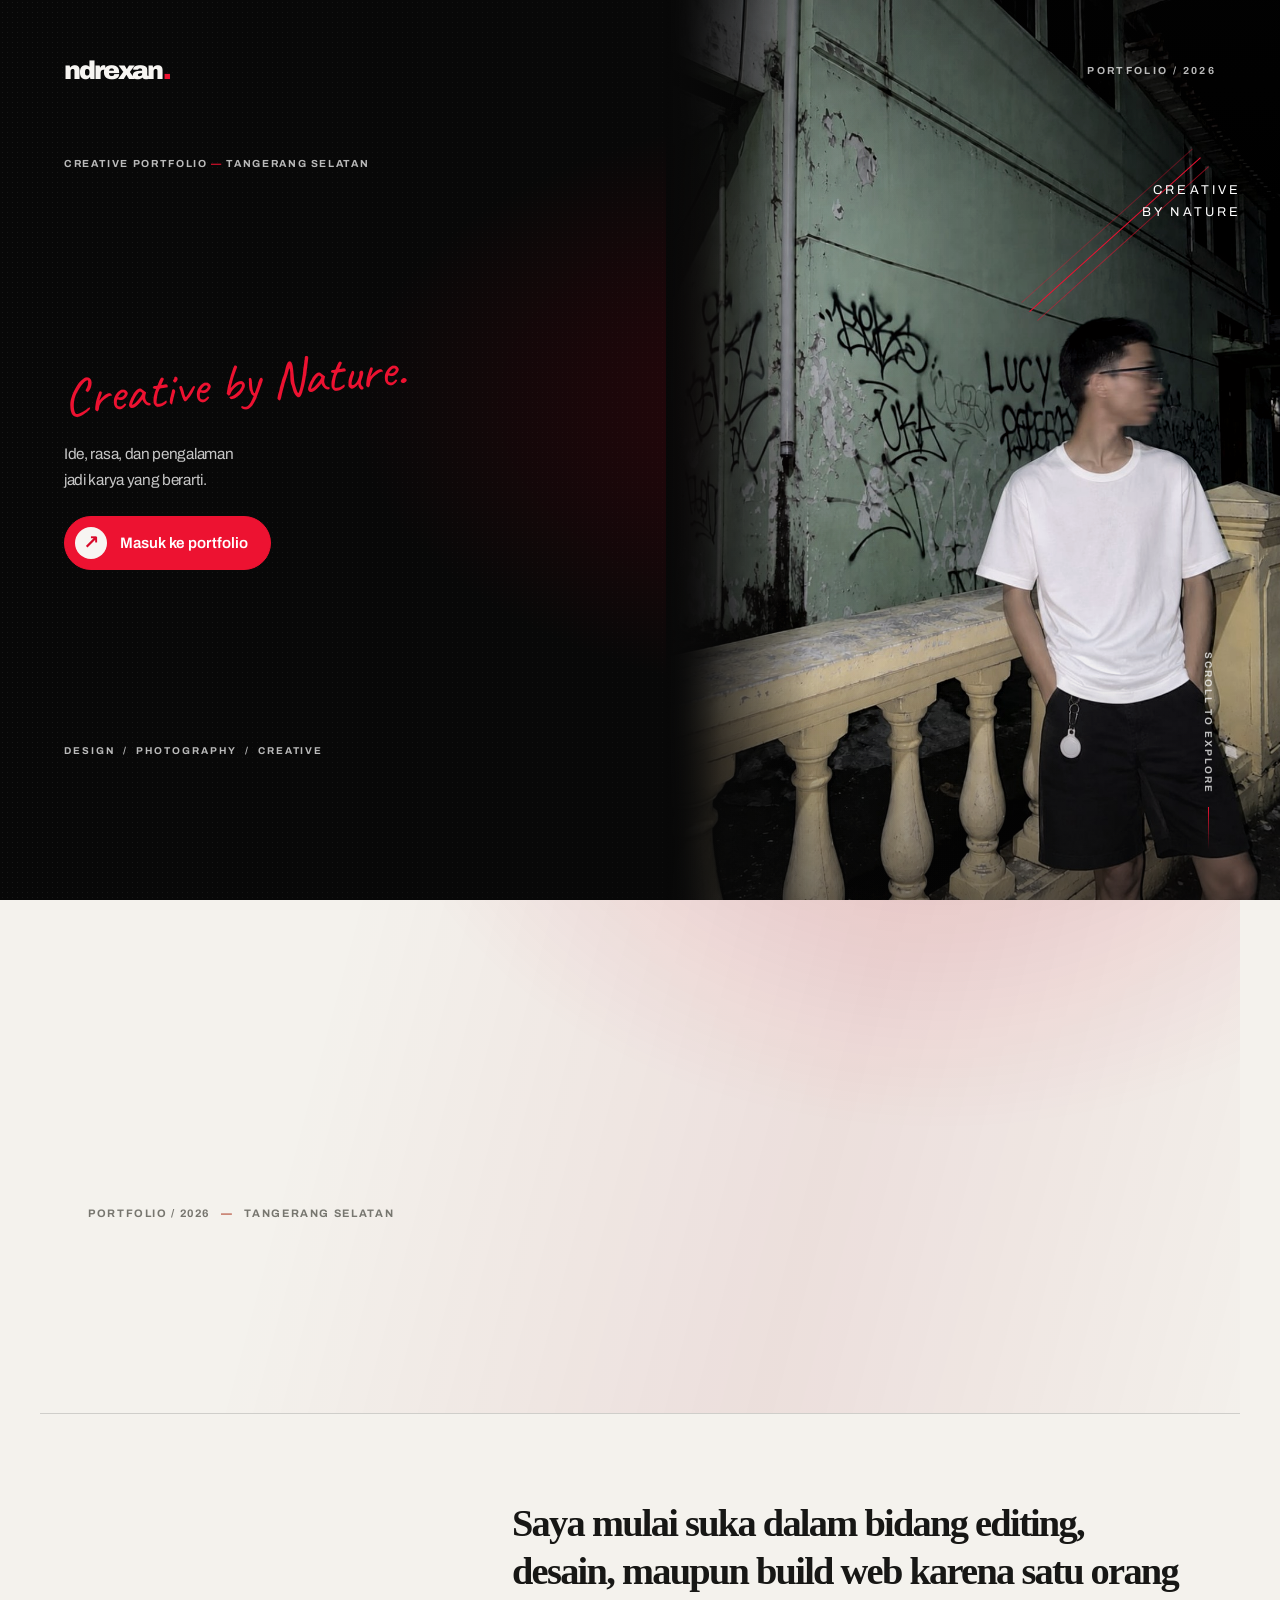
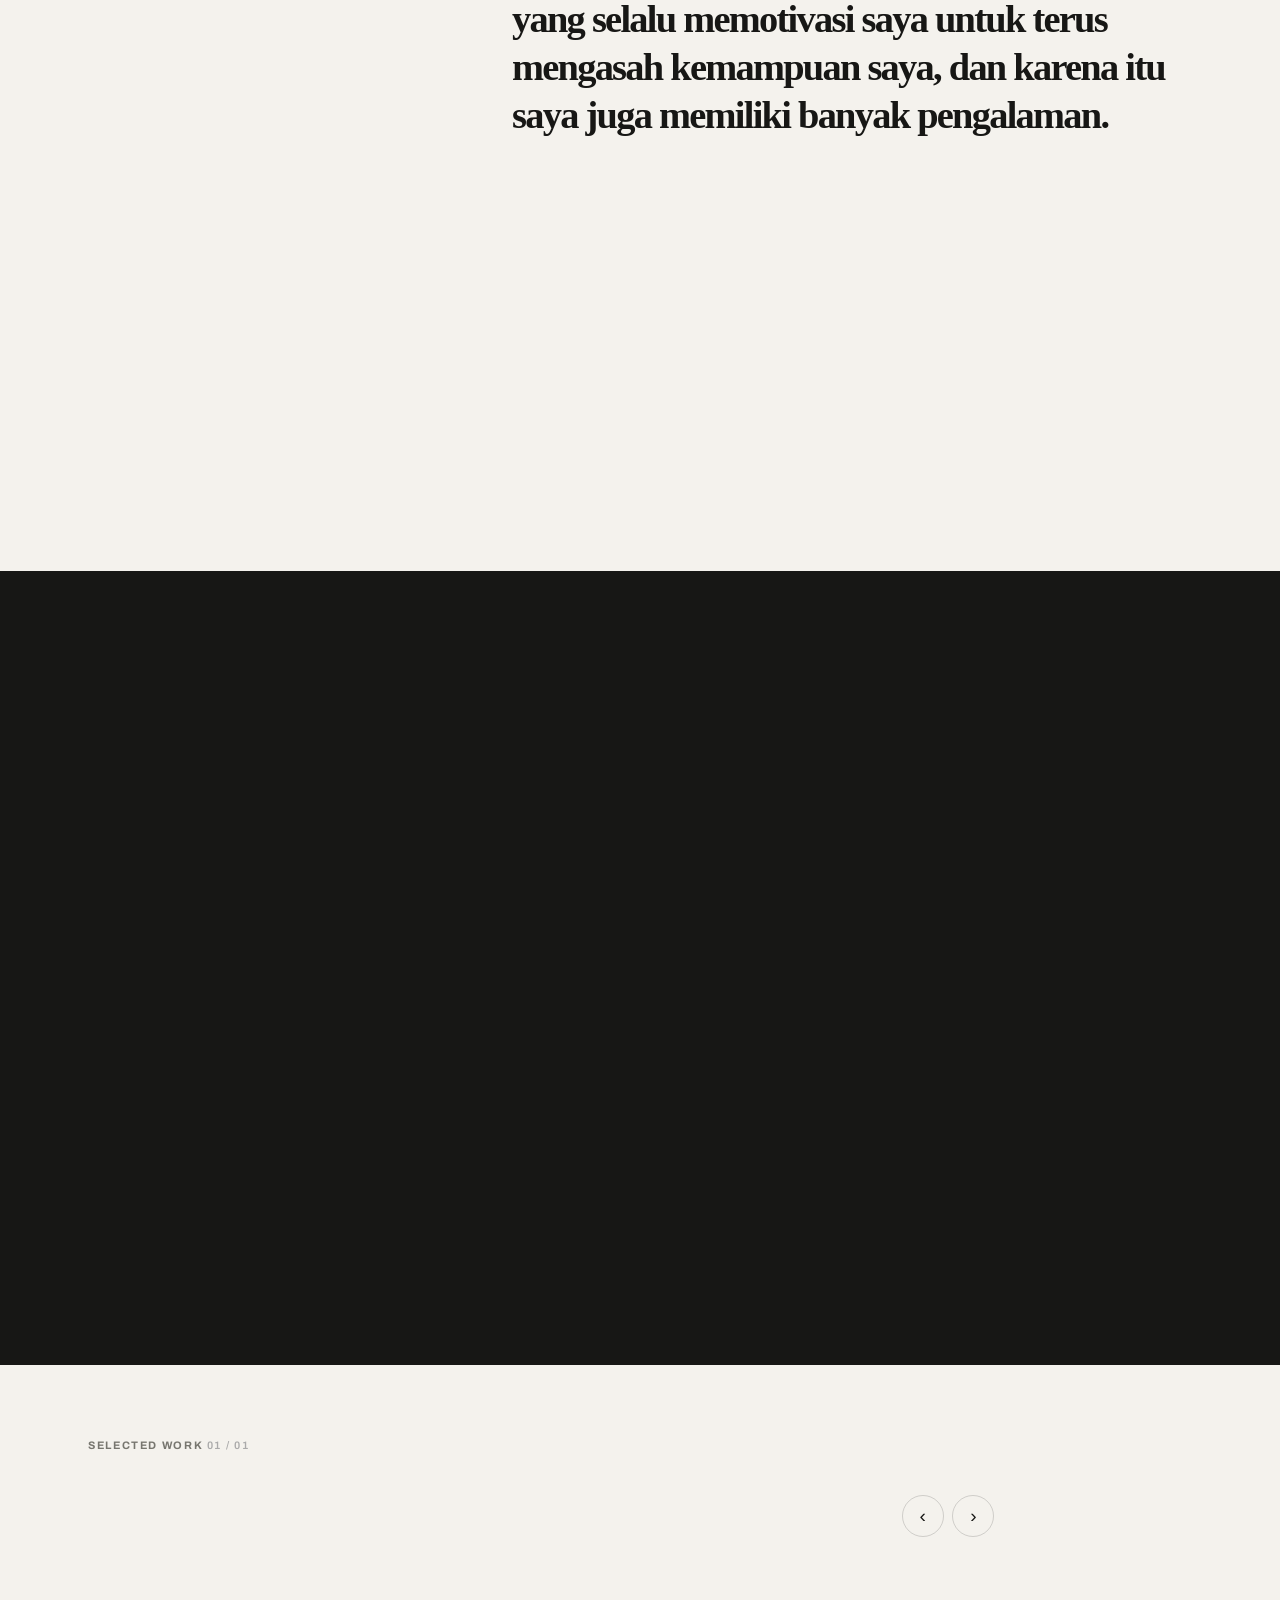
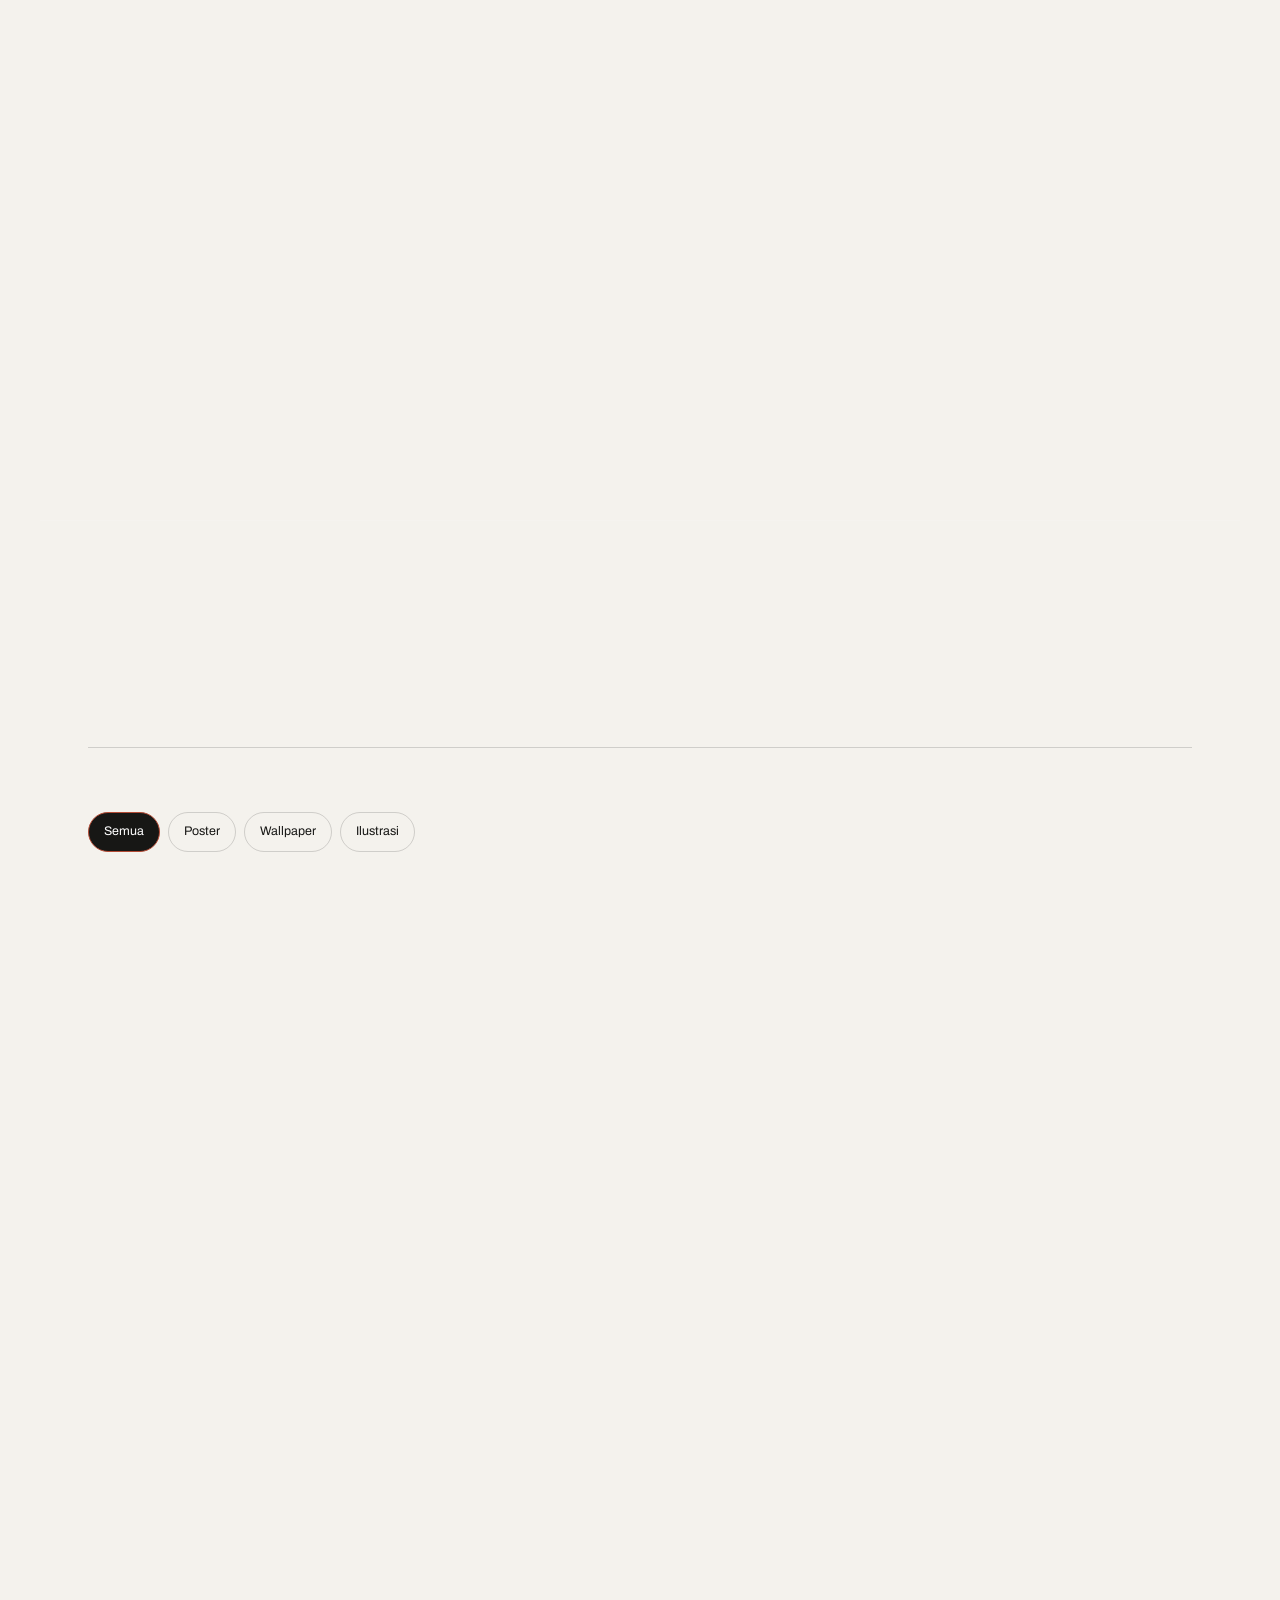
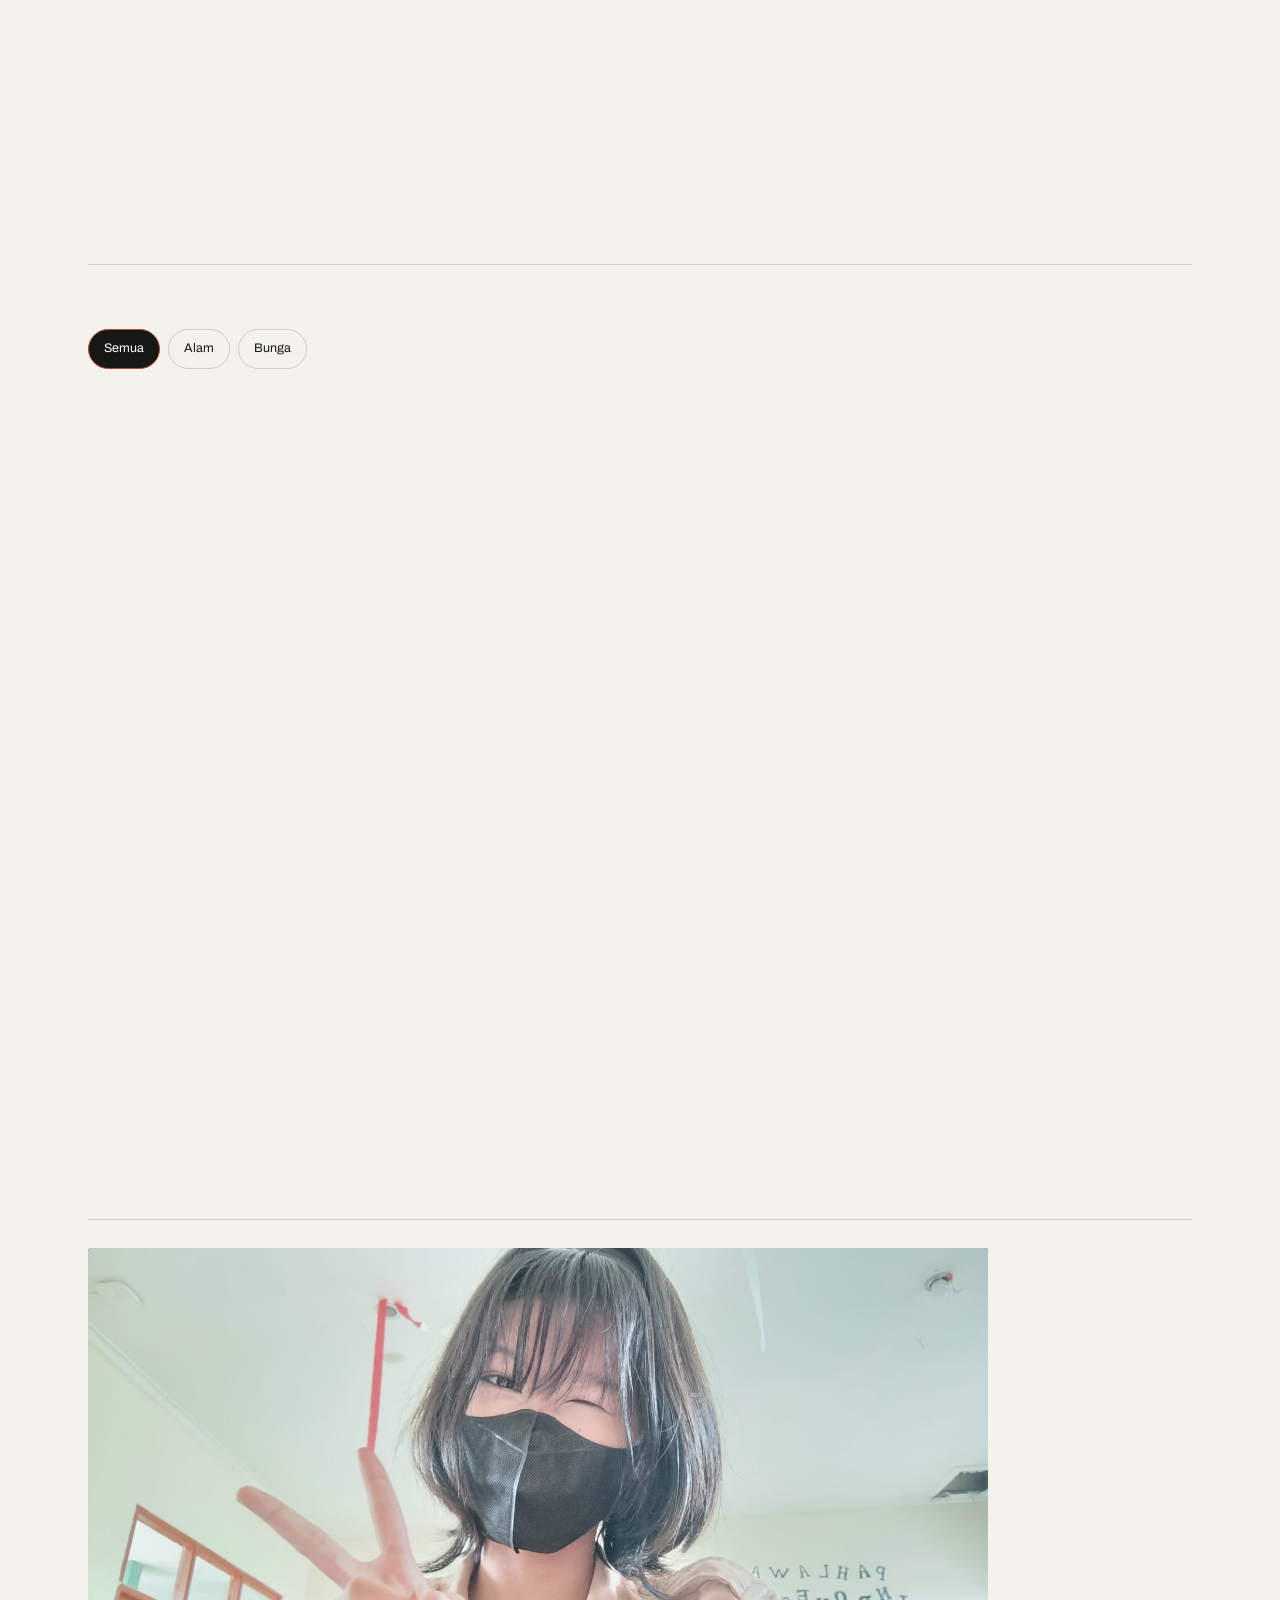
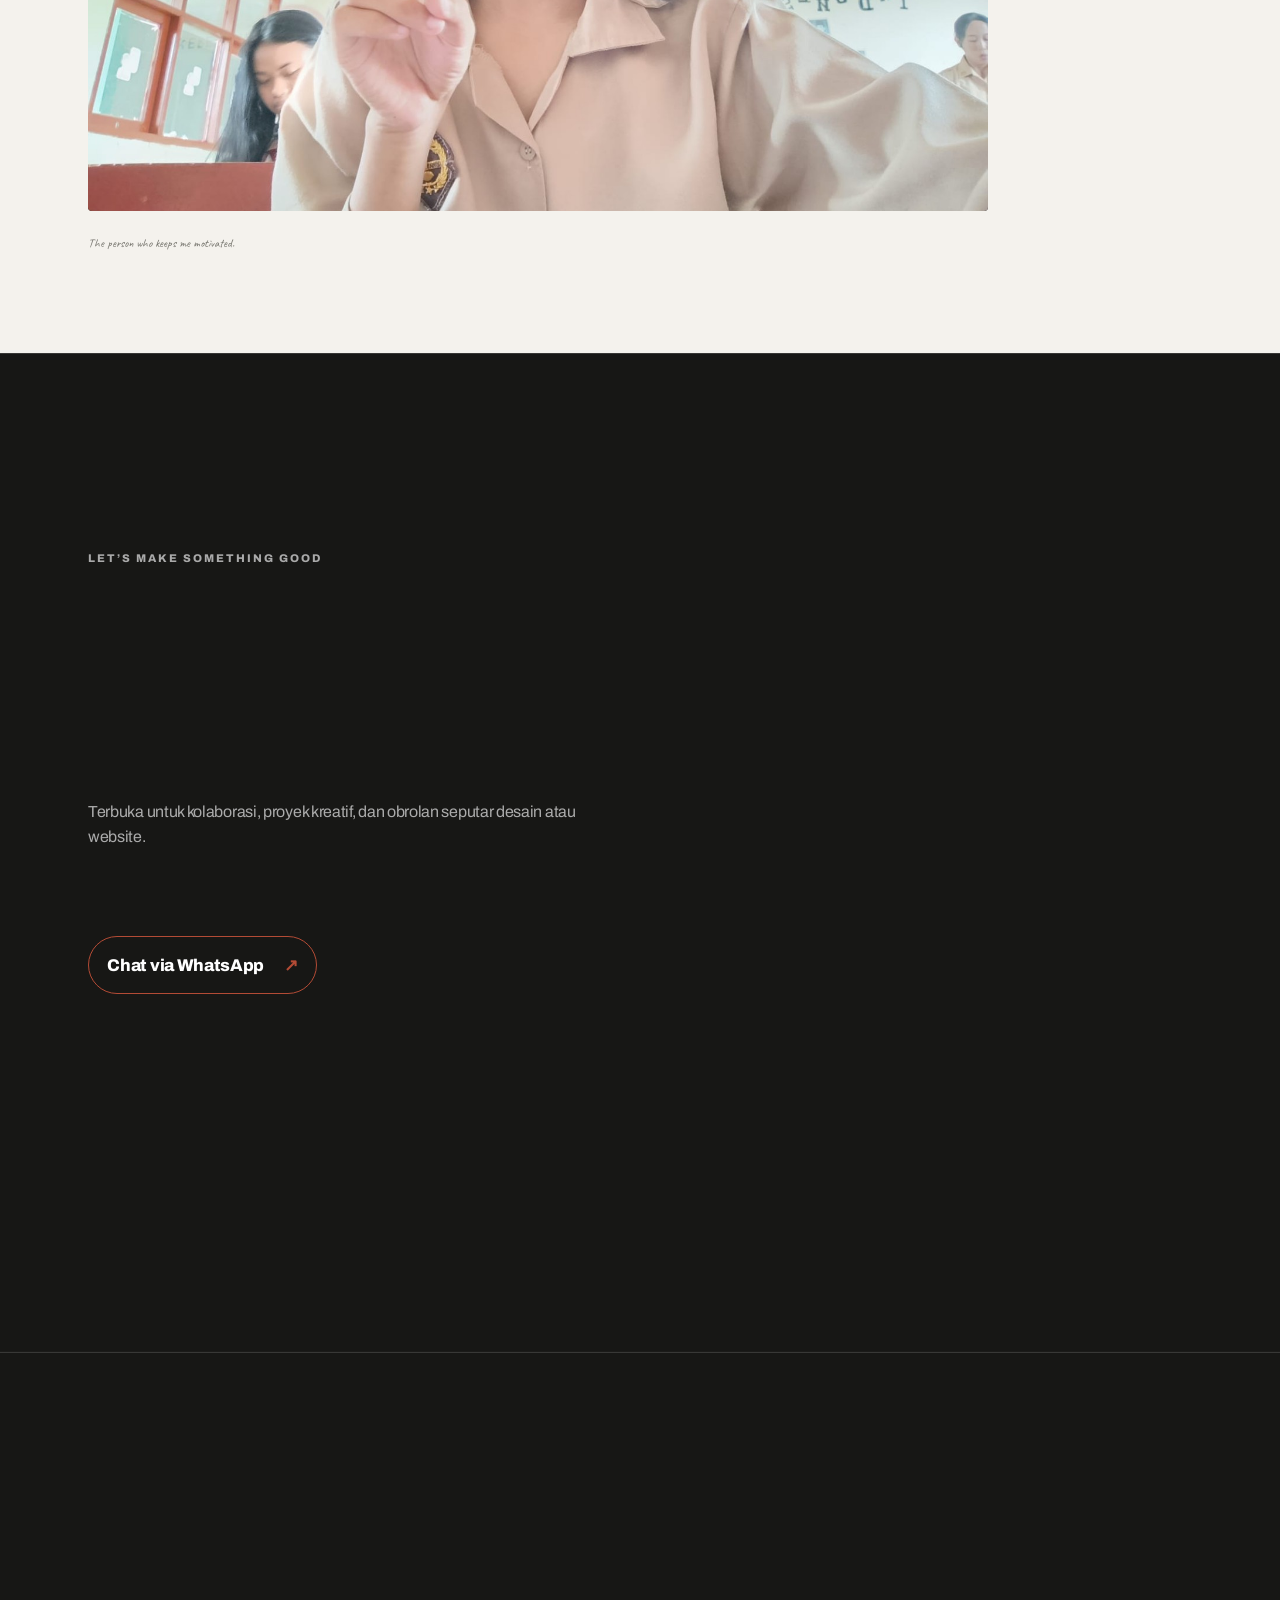
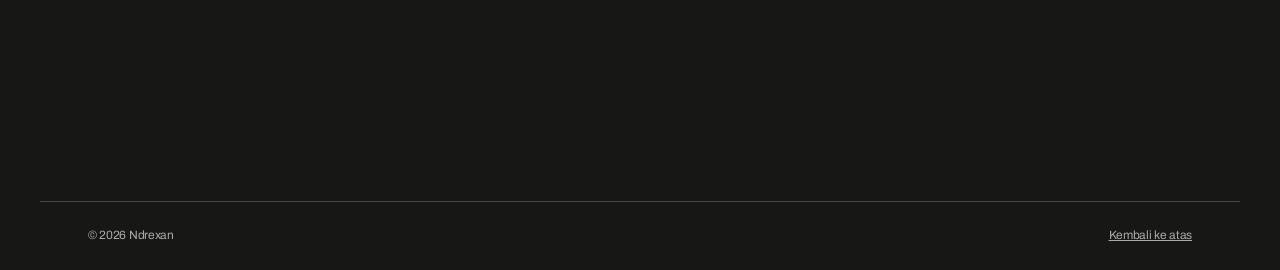
==== commit 6242836e: "Add files via upload" ====
--- a/index.html
+++ b/index.html
@@ -44,6 +44,7 @@
     @media(min-width:900px){.website-project-card{flex-basis:100%;max-width:100%}}
   </style>
 
+  <link rel="stylesheet" href="style.css?v=editorial-2026">
 </head>
 <body>
   <section class="loader intro-screen" id="loader" aria-label="Intro Ndrexan">
@@ -63,7 +64,7 @@
 
   <header class="nav">
     <div class="wrap nav-in">
-      <a class="logo" href="#top">ndrexan<span class="logo-dot">.</span></a><nav class="nav-links" aria-label="Navigasi utama"><a href="#tentang">Tentang</a><a href="#website-projects">Project</a><a href="#desain">Karya</a><a href="#kontak">Kontak</a></nav><button class="theme-toggle" id="themeToggle" type="button" aria-label="Ganti tema"><span class="theme-icon">◐</span><span class="theme-label">Dark mode</span></button>
+      <a class="logo" href="#top">ndrexan<span class="logo-dot">.</span></a><button class="theme-toggle" id="themeToggle" type="button" aria-label="Ganti tema"><span class="theme-icon">☼</span><span class="theme-label">Light mode</span></button>
     </div>
   </header>
 
--- a/style.css
+++ b/style.css
@@ -902,124 +902,8 @@
   }
 }
 
-
-/* ===== NDREXAN / EDITORIAL REBUILD 2026 =====
-/* A quiet, gallery-led visual system: paper, ink, restrained terracotta. */
-:root{--paper:#f4f2ec;--ink:#171715;--gold:#a24c37;--gold-soft:rgba(162,76,55,.13);--accent:#a24c37;--accent-soft:rgba(162,76,55,.13);--signature:'Caveat',cursive}
-body[data-theme="light"]{--k:#f4f2ec;--w:#ebe9e2;--g:#6f6d66;--l:rgba(23,23,21,.16);--accent:#a24c37;--gold:#a24c37;--gold-soft:rgba(162,76,55,.13);background:#f4f2ec;color:#171715}
-body[data-theme="light"]:before{opacity:.11;background-image:radial-gradient(rgba(23,23,21,.2) .45px,transparent .45px);background-size:4px 4px}
-body[data-theme="light"] .nav{background:rgba(244,242,236,.88);border-color:rgba(23,23,21,.13)}
-body[data-theme="light"] .nav-in{min-height:76px}
-.nav-links{display:flex;align-items:center;gap:clamp(14px,2.8vw,34px);margin-left:auto;margin-right:clamp(18px,4vw,52px)}
-.nav-links a{font-size:.72rem;font-weight:700;letter-spacing:.08em;text-transform:uppercase;text-decoration:none;color:var(--g);transition:color .2s}
-.nav-links a:hover{color:var(--accent)}
-body[data-theme="light"] .logo{font-size:1.22rem;letter-spacing:-.09em}
-body[data-theme="light"] .theme-toggle{border-radius:2px;border-color:var(--l);font-size:.68rem;letter-spacing:.06em;text-transform:uppercase}
-body[data-theme="light"] .hero{padding-top:clamp(4.5rem,10vw,9rem);padding-bottom:clamp(4rem,8vw,7rem)}
-body[data-theme="light"] .hero:before{background:radial-gradient(ellipse at 78% 40%,rgba(162,76,55,.10),transparent 38%),linear-gradient(90deg,transparent 0 62%,rgba(23,23,21,.025) 62% 62.1%,transparent 62.1%)}
-body[data-theme="light"] .hero-title-wrap h1{font-size:clamp(4.8rem,15.5vw,12.5rem);letter-spacing:-.105em;line-height:.78;color:#171715;background:none;-webkit-text-fill-color:currentColor}
-body[data-theme="light"] .hero h1:after{color:var(--accent)}
-body[data-theme="light"] .hero-signature{font-size:clamp(2.4rem,6.2vw,5.4rem);margin-left:clamp(2px,4vw,54px);margin-top:.12em;color:var(--accent);text-shadow:none;transform:rotate(-4deg)}
-body[data-theme="light"] .hero-grid{grid-template-columns:minmax(0,1fr) minmax(280px,.72fr);gap:clamp(2rem,7vw,7rem);align-items:center;margin-top:clamp(2rem,4vw,3.5rem)}
-body[data-theme="light"] .hero .statement{font-size:clamp(1.8rem,3.7vw,3.2rem);line-height:1.04;letter-spacing:-.065em;max-width:14ch;font-weight:750}
-body[data-theme="light"] .intro>.muted{font-size:1rem;line-height:1.85;max-width:40ch}
-body[data-theme="light"] .photo{max-width:430px;aspect-ratio:4/5;box-shadow:18px 18px 0 rgba(162,76,55,.12);border-radius:0}
-body[data-theme="light"] .photo:before{inset:12px -12px -12px 12px;border-color:var(--accent);opacity:.5}
-body[data-theme="light"] .photo img{filter:grayscale(.65) contrast(1.06);object-position:center 42%}
-body[data-theme="light"] .photo:hover img{filter:grayscale(.1) contrast(1.02)}
-body[data-theme="light"] .hero-eyebrow{letter-spacing:.2em;font-size:.64rem}
-body[data-theme="light"] .chip{border-radius:2px;background:rgba(255,255,255,.35);color:#625f58}
-body[data-theme="light"] .about{padding-block:clamp(5rem,10vw,9rem);border-top:1px solid var(--l)}
-body[data-theme="light"] .about h2{font-size:.72rem;letter-spacing:.2em;text-transform:uppercase;color:var(--accent);margin-bottom:2rem}
-body[data-theme="light"] .about-t{font-size:clamp(1.65rem,3.8vw,3.35rem);line-height:1.18;letter-spacing:-.055em;max-width:25ch;font-weight:600}
-body[data-theme="light"] .facts{display:grid;grid-template-columns:repeat(3,minmax(0,1fr));gap:1.5rem;margin-top:4.2rem}
-body[data-theme="light"] .facts>div{border-top:1px solid var(--l);padding-top:1rem}
-body[data-theme="light"] .facts dt{font-size:.62rem;letter-spacing:.18em;text-transform:uppercase;color:var(--accent)}
-body[data-theme="light"] .facts dd{margin:.45rem 0 0;font-size:.95rem;font-weight:650}
-body[data-theme="light"] .marquee{background:#a24c37;color:#fff;border:0}
-body[data-theme="light"] .mq-g{padding-block:12px}
-body[data-theme="light"] #skill{background:#1b1b19;color:#f4f2ec}
-body[data-theme="light"] #skill h2{font-size:.72rem;letter-spacing:.2em;text-transform:uppercase;color:#d58b75;margin-bottom:3rem}
-body[data-theme="light"] #skill .row{grid-template-columns:.8fr 1.2fr;padding:1.8rem 0;border-color:rgba(255,255,255,.2)}
-body[data-theme="light"] #skill .row h3{font-size:clamp(1.7rem,3vw,2.6rem);font-weight:650;letter-spacing:-.06em}
-body[data-theme="light"] #skill .row p{color:rgba(244,242,236,.68);max-width:42ch}
-body[data-theme="light"] #website-projects{padding-block:clamp(5rem,10vw,9rem)}
-body[data-theme="light"] .section-kicker,.project-index{font-size:.65rem;letter-spacing:.18em;color:var(--accent);font-weight:800}
-body[data-theme="light"] .website-project-title-row h2{font-size:clamp(3rem,8vw,6.8rem);letter-spacing:-.09em}
-body[data-theme="light"] .website-project-card{gap:clamp(1.5rem,4vw,4rem)!important}
-body[data-theme="light"] .website-project-card .wp-info h3{font-size:clamp(2.4rem,5vw,4.8rem);letter-spacing:-.08em}
-body[data-theme="light"] .browser{border:1px solid rgba(23,23,21,.18);border-radius:3px;box-shadow:0 24px 60px rgba(23,23,21,.1);background:#fff}
-body[data-theme="light"] .bar{background:#e8e6df;border-color:rgba(23,23,21,.12)}
-body[data-theme="light"] .bar i{background:#b5b1a8}
-body[data-theme="light"] .bar span{background:rgba(255,255,255,.7);border:0;border-radius:2px}
-body[data-theme="light"] .project-cta{border-radius:0!important;border-color:#171715!important;padding:13px 18px}
-body[data-theme="light"] .project-cta:hover{background:#171715;color:#fff!important}
-body[data-theme="light"] #desain,body[data-theme="light"] #foto,body[data-theme="light"] #motivator{padding-block:clamp(4.5rem,9vw,8rem);border-top:1px solid var(--l)}
-body[data-theme="light"] #desain h2,body[data-theme="light"] #foto h2,body[data-theme="light"] #motivator h2{font-size:clamp(2.7rem,6.8vw,5.5rem);letter-spacing:-.085em}
-body[data-theme="light"] .gallery{--h:clamp(250px,34vw,430px);gap:clamp(12px,2vw,22px)}
-body[data-theme="light"] .g{min-width:min(30vw,360px);width:min(30vw,360px)}
-body[data-theme="light"] .shot{border-radius:0;background:#e5e2da}
-body[data-theme="light"] .shot img{filter:saturate(.86);transition:transform .9s cubic-bezier(.2,.7,.2,1),filter .5s}
-body[data-theme="light"] .g figcaption{font-size:.72rem;letter-spacing:.04em;text-transform:uppercase;color:#77736b}
-body[data-theme="light"] .arrow{border-radius:0;border-color:var(--l)}
-body[data-theme="light"] .filter-btn{border-radius:0;text-transform:uppercase;letter-spacing:.08em;font-size:.66rem}
-body[data-theme="light"] .filter-btn.is-active{background:#171715;border-color:#171715;color:#fff}
-body[data-theme="light"] .motivator{display:grid;grid-template-columns:minmax(0,.75fr) minmax(0,1fr);align-items:center;gap:clamp(2rem,7vw,7rem)}
-body[data-theme="light"] .motivator .head{align-self:start}
-body[data-theme="light"] .motivator-photo{max-width:none;width:100%;margin:0}
-body[data-theme="light"] .motivator-slideshow .motivator-slides{aspect-ratio:4/3;border-radius:0;background:#dedbd3}
-body[data-theme="light"] .motivator-photo figcaption{font-size:1.55rem;color:var(--accent)}
-body[data-theme="light"] #motivator h2:after{font-size:clamp(1.7rem,4vw,3rem);color:var(--accent)}
-body[data-theme="light"] #kontak{background:#1b1b19;color:#f4f2ec}
-body[data-theme="light"] #kontak .contact-kicker{color:#d58b75}
-body[data-theme="light"] #kontak .contact-note{color:rgba(244,242,236,.68)}
-body[data-theme="light"] #kontak .contact-script{color:#d58b75}
-body[data-theme="light"] #kontak .mail{border-color:#d58b75}
-body[data-theme="light"] #kontak .whatsapp{border-radius:0;border-color:#d58b75}
-body[data-theme="light"] #kontak .socials{color:rgba(244,242,236,.72)}
-body[data-theme="light"] .foot{background:#141412;color:#f4f2ec;border-color:rgba(255,255,255,.16)}
-body[data-theme="light"] .wordmark span{-webkit-text-stroke:1px rgba(244,242,236,.35)}
-body[data-theme="light"] .js .wordmark.in span{color:#d58b75}
-body[data-theme="light"] .road .lane{background:rgba(255,255,255,.18)}
-body[data-theme="light"] .road svg{stroke:#f4f2ec}
-body[data-theme="light"] .road svg path,body[data-theme="light"] .road svg circle{fill:#1b1b19}
-/* More intentional motion: staggered editorial entrances, not one repeated card effect. */
-.js body[data-theme="light"] .hero-title-wrap{animation:editorial-rise .9s cubic-bezier(.2,.75,.2,1) .18s both}
-.js body[data-theme="light"] .hero .intro{animation:editorial-rise .8s cubic-bezier(.2,.75,.2,1) .42s both}
-.js body[data-theme="light"] .hero .photo{animation:editorial-photo 1.15s cubic-bezier(.2,.75,.2,1) .28s both}
-.js body[data-theme="light"] #skill .row{transition:padding-left .5s ease,border-color .4s ease}
-.js body[data-theme="light"] #skill .row:hover{padding-left:14px;border-color:#d58b75}
-.js body[data-theme="light"] .gallery .g{transition:transform .65s cubic-bezier(.2,.7,.2,1),opacity .5s}
-.js body[data-theme="light"] .gallery .g:hover{transform:translateY(-8px)}
-.js body[data-theme="light"] .motivator-photo{transform:translateY(24px);opacity:0;transition:transform .9s cubic-bezier(.2,.7,.2,1),opacity .9s}
-.js body[data-theme="light"] .motivator-photo.in{transform:none;opacity:1}
-@keyframes editorial-rise{from{opacity:0;transform:translateY(26px)}to{opacity:1;transform:none}}
-@keyframes editorial-photo{from{opacity:0;clip-path:inset(12% 0 0 0);transform:translateY(24px)}to{opacity:1;clip-path:inset(0);transform:none}}
-@media(max-width:760px){
- .nav-links{gap:12px;margin-right:10px}.nav-links a{font-size:.58rem;letter-spacing:.03em}
- body[data-theme="light"] .nav-in{min-height:62px}.theme-toggle{padding:7px 8px!important}.theme-label{display:none}
- body[data-theme="light"] .hero{padding-top:3.2rem;padding-bottom:3.2rem}
- body[data-theme="light"] .hero-title-wrap h1{font-size:clamp(3.3rem,16vw,6.6rem);line-height:.86;letter-spacing:-.1em}
- body[data-theme="light"] .hero-signature{font-size:clamp(2rem,9vw,3.5rem);margin:0 0 1.2rem 2px}
- body[data-theme="light"] .hero-grid{grid-template-columns:minmax(0,1fr) minmax(0,.88fr);gap:13px;align-items:center;margin-top:.6rem}
- body[data-theme="light"] .hero .statement{font-size:clamp(1.25rem,5.6vw,1.9rem);line-height:1.04}
- body[data-theme="light"] .intro>.muted{font-size:.78rem;line-height:1.65}
- body[data-theme="light"] .links{gap:12px;margin:1rem 0}.links a{font-size:.72rem}
- body[data-theme="light"] .hero-eyebrow{font-size:.5rem;letter-spacing:.08em;line-height:1.6}
- body[data-theme="light"] .chip{font-size:.55rem;padding:5px 7px}
- body[data-theme="light"] .photo{width:100%;max-width:none;aspect-ratio:3/4;box-shadow:9px 9px 0 rgba(162,76,55,.12)}
- body[data-theme="light"] .photo:before{inset:6px -6px -6px 6px}
- body[data-theme="light"] .facts{grid-template-columns:1fr;gap:1rem;margin-top:2.5rem}
- body[data-theme="light"] #skill .row{grid-template-columns:1fr;gap:.5rem;padding:1.3rem 0}
- body[data-theme="light"] .website-project-title-row h2{font-size:clamp(2.8rem,12vw,4.5rem)}
- body[data-theme="light"] .website-project-card .wp-info h3{font-size:2.8rem}
- body[data-theme="light"] .g{min-width:76vw;width:76vw;max-width:76vw}
- body[data-theme="light"] .gallery{--h:clamp(190px,56vw,260px)}
- body[data-theme="light"] #desain .shot img,body[data-theme="light"] #foto .shot img{height:clamp(190px,56vw,260px);max-width:76vw}
- body[data-theme="light"] .motivator{display:block}
- body[data-theme="light"] .motivator-photo{margin-top:1.4rem}
- body[data-theme="light"] .motivator-slideshow .motivator-slides{aspect-ratio:4/3}
- body[data-theme="light"] #kontak .contact h2.big,body[data-theme="light"] .contact h2.big{font-size:clamp(2.8rem,12vw,4.6rem)}
-}
-@media(max-width:390px){.nav-links{gap:8px}.nav-links a{font-size:.53rem}.logo{font-size:1rem!important}body[data-theme="light"] .hero-grid{gap:10px}body[data-theme="light"] .intro>.muted{font-size:.73rem}}
-@media(prefers-reduced-motion:reduce){.js body[data-theme="light"] .hero-title-wrap,.js body[data-theme="light"] .hero .intro,.js body[data-theme="light"] .hero .photo{animation:none!important}.js body[data-theme="light"] .motivator-photo{opacity:1;transform:none}}
+/* ===== NDREXAN EDITORIAL REBUILD 2026 ===== */
+:root{--paper:#f4f2ed;--ink:#171715;--muted:#77766f;--line:rgba(23,23,21,.16);--accent:#b34b35;--serif:Georgia,'Times New Roman',serif}
+html{scroll-behavior:smooth;scroll-padding-top:90px}body{background:var(--paper);color:var(--ink);font-family:'Archivo',Arial,sans-serif}::selection{background:#b34b35;color:#fff}.wrap{width:min(1240px,calc(100% - 80px));margin-inline:auto}.nav{position:sticky;top:0;z-index:50;background:rgba(244,242,237,.9);backdrop-filter:blur(18px);border-bottom:1px solid var(--line);color:var(--ink)}.nav-in{height:76px}.logo{font-size:1.25rem;letter-spacing:-.08em;font-weight:900}.logo-dot,.heading-dot{color:var(--accent)}.theme-toggle{border:1px solid var(--line);border-radius:99px;padding:10px 16px;background:transparent;color:inherit}.hero{padding-top:clamp(60px,9vw,125px);padding-bottom:clamp(70px,9vw,125px)}.hero-title-wrap{position:relative;border-bottom:1px solid var(--ink);padding-bottom:22px;margin-bottom:44px}.hero-title-wrap h1{font-size:clamp(6rem,18vw,15.5rem);line-height:.72;letter-spacing:-.105em;font-weight:900;margin:0;text-transform:uppercase}.hero-signature{font-family:'Caveat',cursive;font-size:clamp(1.8rem,4vw,3.5rem);color:var(--accent);position:absolute;right:2%;bottom:12px;transform:rotate(-7deg)}.hero-grid{display:grid;grid-template-columns:minmax(260px,.78fr) minmax(420px,1.22fr);gap:clamp(35px,7vw,100px);align-items:end}.hero .intro{padding:0 0 14px}.statement{font-size:clamp(1.7rem,3.2vw,3.1rem);line-height:1.04;letter-spacing:-.065em;font-weight:800;max-width:520px}.hero .muted,.muted{color:var(--muted);line-height:1.75}.hero .intro .muted{max-width:440px;font-size:1rem}.links{display:flex;gap:12px;flex-wrap:wrap;margin:28px 0}.links a,.project-cta{padding:13px 18px;border-radius:99px;background:var(--ink);color:var(--paper);text-decoration:none;font-size:.85rem}.links a+ a{background:transparent;color:var(--ink);border:1px solid var(--line)}.hero-eyebrow,.section-kicker,.project-index{font-size:.68rem;letter-spacing:.15em;font-weight:700;color:var(--muted)}.chips{display:flex;gap:8px;flex-wrap:wrap}.chip{border:1px solid var(--line);border-radius:99px;padding:8px 12px;font-size:.72rem}.photo{height:clamp(390px,52vw,680px);margin:0;position:relative;overflow:hidden;background:#d8d3ca}.photo img{width:100%;height:100%;object-fit:cover;object-position:center 35%;display:block;filter:saturate(.78)}.photo:after{content:'ANDRE ARSHAVIN / 2026';position:absolute;bottom:18px;left:20px;color:white;font-size:.65rem;letter-spacing:.17em;text-shadow:0 1px 8px #000}.about{padding-block:85px;border-top:1px solid var(--line);display:grid;grid-template-columns:.55fr 1fr;gap:50px}.about h2,.dark h2{font-size:clamp(2.4rem,5vw,5rem);letter-spacing:-.08em;margin:0}.about-t{font-family:var(--serif);font-size:clamp(1.5rem,3vw,2.5rem);line-height:1.25;max-width:800px;margin:0 0 34px}.facts{display:grid;grid-template-columns:repeat(3,1fr);gap:18px;border-top:1px solid var(--line);padding-top:18px}.facts dt{font-size:.7rem;color:var(--muted);margin-bottom:8px}.facts dd{margin:0;font-weight:700}.marquee{background:var(--accent);color:white;padding:16px 0;font-weight:800;letter-spacing:.12em}.dark{background:#171715;color:#f4f2ed}.dark .wrap{padding-block:90px}.dark .row{display:grid;grid-template-columns:.6fr 1fr;gap:30px;border-top:1px solid rgba(255,255,255,.2);padding:24px 0}.dark .row h3{font-size:clamp(1.5rem,3vw,2.5rem);letter-spacing:-.06em;margin:0}.dark .row p{max-width:460px;color:#aaa;margin:0;line-height:1.7}.website-projects{padding-block:100px}.website-project-head{margin-bottom:30px}.website-project-title-row h2,.head h2{font-size:clamp(3rem,8vw,7rem);letter-spacing:-.09em;line-height:.9}.website-project-grid{gap:22px}.website-project-card{flex:0 0 100%;padding:0 0 15px}.website-project-card .wp-info h3{font-size:clamp(2.5rem,6vw,5rem);letter-spacing:-.09em}.website-project-card .screen{border:1px solid var(--line);background:#ddd;border-radius:4px}.browser{border:1px solid var(--line);background:#e8e5df;padding:8px;border-radius:7px}.bar{color:#555}.section-kicker{margin-bottom:15px}.head{display:flex;align-items:end;justify-content:space-between;gap:20px;border-bottom:1px solid var(--line);padding-bottom:22px}.head h2{margin:0}.cap-intro{max-width:550px}.gallery-filters{display:flex;gap:8px;flex-wrap:wrap;margin:26px 0}.filter-btn{border:1px solid var(--line);border-radius:99px;background:transparent;padding:9px 15px;color:var(--ink);font:inherit;font-size:.78rem}.filter-btn.is-active{background:var(--ink);color:white}.gallery{display:grid;grid-template-columns:repeat(4,minmax(0,1fr));gap:16px;overflow:visible;padding:0;margin:0}.gallery .g{min-width:0;margin:0;display:flex;flex-direction:column;gap:10px}.gallery .g:nth-child(4n+2){margin-top:55px}.gallery .g:nth-child(4n+4){margin-top:28px}.gallery .shot{display:block;width:100%;padding:0;border:0;background:#ddd;overflow:hidden;cursor:zoom-in;aspect-ratio:4/5}.gallery .g:nth-child(4n+1) .shot{aspect-ratio:4/5}.gallery .g:nth-child(4n+2) .shot{aspect-ratio:3/4}.gallery .g:nth-child(4n+3) .shot{aspect-ratio:4/5}.gallery .g:nth-child(4n+4) .shot{aspect-ratio:1/1}.gallery .shot img{width:100%;height:100%;object-fit:cover;display:block;transition:transform .7s cubic-bezier(.2,.7,.2,1),filter .5s}.gallery .shot:hover img{transform:scale(1.045);filter:saturate(.8)}.gallery figcaption{font-size:.75rem;color:var(--muted);letter-spacing:.02em}.motivator{padding-block:100px}.motivator-photo{margin:28px 0 0;max-width:900px}.motivator-slides{display:grid;grid-template-columns:1fr 1fr;gap:12px}.motivator-slides img{width:100%;height:clamp(230px,38vw,500px);object-fit:cover;display:block}.motivator-photo figcaption{font-size:.75rem;color:var(--muted);padding-top:12px}.contact .wrap{padding-block:100px}.contact-kicker{letter-spacing:.18em;font-size:.7rem;color:#aaa}.contact .big{font-size:clamp(3.5rem,10vw,9rem);line-height:.87;letter-spacing:-.095em}.contact-script{font-family:'Caveat',cursive;color:#d27a64;font-weight:500;letter-spacing:-.04em}.contact-note{max-width:500px;color:#aaa}.mail,.whatsapp,.socials a{color:white}.foot .wordmark{font-size:clamp(5rem,20vw,18rem);letter-spacing:-.12em;line-height:.8;white-space:nowrap;overflow:hidden}.foot-in{display:flex;justify-content:space-between;padding-block:24px!important;border-top:1px solid rgba(255,255,255,.2);font-size:.75rem}.foot-in a{color:inherit}.snd{background:var(--accent)}
+@media(max-width:760px){.wrap{width:calc(100% - 36px)}.nav-in{height:62px}.hero{padding-top:62px;padding-bottom:65px}.hero-title-wrap{padding-bottom:19px;margin-bottom:28px}.hero-title-wrap h1{font-size:clamp(4.2rem,19vw,8rem)}.hero-signature{font-size:1.8rem;right:0;bottom:-16px}.hero-grid{grid-template-columns:1fr;gap:28px}.hero .intro{order:2}.photo{height:clamp(360px,115vw,560px);order:1}.statement{font-size:2.1rem}.about{padding-block:60px;grid-template-columns:1fr;gap:18px}.about-t{font-size:1.65rem}.facts{grid-template-columns:1fr 1fr}.dark .wrap{padding-block:65px}.dark .row{grid-template-columns:1fr;gap:7px}.website-projects,.motivator{padding-block:65px}.website-project-title-row h2,.head h2{font-size:clamp(2.8rem,13vw,5rem)}.gallery{grid-template-columns:repeat(2,minmax(0,1fr));gap:22px 11px}.gallery .g:nth-child(4n+2),.gallery .g:nth-child(4n+4){margin-top:0}.gallery .g:nth-child(even){margin-top:38px}.gallery .shot{aspect-ratio:3/4!important}.gallery .g:nth-child(3n) .shot{aspect-ratio:1/1!important}.motivator-slides{grid-template-columns:1fr}.motivator-slides img{height:75vw;max-height:440px}.contact .wrap{padding-block:70px}.contact .big{font-size:clamp(3.2rem,14vw,5.8rem)}.foot .wordmark{font-size:21vw}.foot-in{gap:15px}.website-project-card .screen{aspect-ratio:16/9}}
+@media(prefers-reduced-motion:reduce){html{scroll-behavior:auto}.gallery .shot img{transition:none}}
--- a/style.css
+++ b/style.css
@@ -902,124 +902,8 @@
   }
 }
 
-
-/* ===== NDREXAN / EDITORIAL REBUILD 2026 =====
-/* A quiet, gallery-led visual system: paper, ink, restrained terracotta. */
-:root{--paper:#f4f2ec;--ink:#171715;--gold:#a24c37;--gold-soft:rgba(162,76,55,.13);--accent:#a24c37;--accent-soft:rgba(162,76,55,.13);--signature:'Caveat',cursive}
-body[data-theme="light"]{--k:#f4f2ec;--w:#ebe9e2;--g:#6f6d66;--l:rgba(23,23,21,.16);--accent:#a24c37;--gold:#a24c37;--gold-soft:rgba(162,76,55,.13);background:#f4f2ec;color:#171715}
-body[data-theme="light"]:before{opacity:.11;background-image:radial-gradient(rgba(23,23,21,.2) .45px,transparent .45px);background-size:4px 4px}
-body[data-theme="light"] .nav{background:rgba(244,242,236,.88);border-color:rgba(23,23,21,.13)}
-body[data-theme="light"] .nav-in{min-height:76px}
-.nav-links{display:flex;align-items:center;gap:clamp(14px,2.8vw,34px);margin-left:auto;margin-right:clamp(18px,4vw,52px)}
-.nav-links a{font-size:.72rem;font-weight:700;letter-spacing:.08em;text-transform:uppercase;text-decoration:none;color:var(--g);transition:color .2s}
-.nav-links a:hover{color:var(--accent)}
-body[data-theme="light"] .logo{font-size:1.22rem;letter-spacing:-.09em}
-body[data-theme="light"] .theme-toggle{border-radius:2px;border-color:var(--l);font-size:.68rem;letter-spacing:.06em;text-transform:uppercase}
-body[data-theme="light"] .hero{padding-top:clamp(4.5rem,10vw,9rem);padding-bottom:clamp(4rem,8vw,7rem)}
-body[data-theme="light"] .hero:before{background:radial-gradient(ellipse at 78% 40%,rgba(162,76,55,.10),transparent 38%),linear-gradient(90deg,transparent 0 62%,rgba(23,23,21,.025) 62% 62.1%,transparent 62.1%)}
-body[data-theme="light"] .hero-title-wrap h1{font-size:clamp(4.8rem,15.5vw,12.5rem);letter-spacing:-.105em;line-height:.78;color:#171715;background:none;-webkit-text-fill-color:currentColor}
-body[data-theme="light"] .hero h1:after{color:var(--accent)}
-body[data-theme="light"] .hero-signature{font-size:clamp(2.4rem,6.2vw,5.4rem);margin-left:clamp(2px,4vw,54px);margin-top:.12em;color:var(--accent);text-shadow:none;transform:rotate(-4deg)}
-body[data-theme="light"] .hero-grid{grid-template-columns:minmax(0,1fr) minmax(280px,.72fr);gap:clamp(2rem,7vw,7rem);align-items:center;margin-top:clamp(2rem,4vw,3.5rem)}
-body[data-theme="light"] .hero .statement{font-size:clamp(1.8rem,3.7vw,3.2rem);line-height:1.04;letter-spacing:-.065em;max-width:14ch;font-weight:750}
-body[data-theme="light"] .intro>.muted{font-size:1rem;line-height:1.85;max-width:40ch}
-body[data-theme="light"] .photo{max-width:430px;aspect-ratio:4/5;box-shadow:18px 18px 0 rgba(162,76,55,.12);border-radius:0}
-body[data-theme="light"] .photo:before{inset:12px -12px -12px 12px;border-color:var(--accent);opacity:.5}
-body[data-theme="light"] .photo img{filter:grayscale(.65) contrast(1.06);object-position:center 42%}
-body[data-theme="light"] .photo:hover img{filter:grayscale(.1) contrast(1.02)}
-body[data-theme="light"] .hero-eyebrow{letter-spacing:.2em;font-size:.64rem}
-body[data-theme="light"] .chip{border-radius:2px;background:rgba(255,255,255,.35);color:#625f58}
-body[data-theme="light"] .about{padding-block:clamp(5rem,10vw,9rem);border-top:1px solid var(--l)}
-body[data-theme="light"] .about h2{font-size:.72rem;letter-spacing:.2em;text-transform:uppercase;color:var(--accent);margin-bottom:2rem}
-body[data-theme="light"] .about-t{font-size:clamp(1.65rem,3.8vw,3.35rem);line-height:1.18;letter-spacing:-.055em;max-width:25ch;font-weight:600}
-body[data-theme="light"] .facts{display:grid;grid-template-columns:repeat(3,minmax(0,1fr));gap:1.5rem;margin-top:4.2rem}
-body[data-theme="light"] .facts>div{border-top:1px solid var(--l);padding-top:1rem}
-body[data-theme="light"] .facts dt{font-size:.62rem;letter-spacing:.18em;text-transform:uppercase;color:var(--accent)}
-body[data-theme="light"] .facts dd{margin:.45rem 0 0;font-size:.95rem;font-weight:650}
-body[data-theme="light"] .marquee{background:#a24c37;color:#fff;border:0}
-body[data-theme="light"] .mq-g{padding-block:12px}
-body[data-theme="light"] #skill{background:#1b1b19;color:#f4f2ec}
-body[data-theme="light"] #skill h2{font-size:.72rem;letter-spacing:.2em;text-transform:uppercase;color:#d58b75;margin-bottom:3rem}
-body[data-theme="light"] #skill .row{grid-template-columns:.8fr 1.2fr;padding:1.8rem 0;border-color:rgba(255,255,255,.2)}
-body[data-theme="light"] #skill .row h3{font-size:clamp(1.7rem,3vw,2.6rem);font-weight:650;letter-spacing:-.06em}
-body[data-theme="light"] #skill .row p{color:rgba(244,242,236,.68);max-width:42ch}
-body[data-theme="light"] #website-projects{padding-block:clamp(5rem,10vw,9rem)}
-body[data-theme="light"] .section-kicker,.project-index{font-size:.65rem;letter-spacing:.18em;color:var(--accent);font-weight:800}
-body[data-theme="light"] .website-project-title-row h2{font-size:clamp(3rem,8vw,6.8rem);letter-spacing:-.09em}
-body[data-theme="light"] .website-project-card{gap:clamp(1.5rem,4vw,4rem)!important}
-body[data-theme="light"] .website-project-card .wp-info h3{font-size:clamp(2.4rem,5vw,4.8rem);letter-spacing:-.08em}
-body[data-theme="light"] .browser{border:1px solid rgba(23,23,21,.18);border-radius:3px;box-shadow:0 24px 60px rgba(23,23,21,.1);background:#fff}
-body[data-theme="light"] .bar{background:#e8e6df;border-color:rgba(23,23,21,.12)}
-body[data-theme="light"] .bar i{background:#b5b1a8}
-body[data-theme="light"] .bar span{background:rgba(255,255,255,.7);border:0;border-radius:2px}
-body[data-theme="light"] .project-cta{border-radius:0!important;border-color:#171715!important;padding:13px 18px}
-body[data-theme="light"] .project-cta:hover{background:#171715;color:#fff!important}
-body[data-theme="light"] #desain,body[data-theme="light"] #foto,body[data-theme="light"] #motivator{padding-block:clamp(4.5rem,9vw,8rem);border-top:1px solid var(--l)}
-body[data-theme="light"] #desain h2,body[data-theme="light"] #foto h2,body[data-theme="light"] #motivator h2{font-size:clamp(2.7rem,6.8vw,5.5rem);letter-spacing:-.085em}
-body[data-theme="light"] .gallery{--h:clamp(250px,34vw,430px);gap:clamp(12px,2vw,22px)}
-body[data-theme="light"] .g{min-width:min(30vw,360px);width:min(30vw,360px)}
-body[data-theme="light"] .shot{border-radius:0;background:#e5e2da}
-body[data-theme="light"] .shot img{filter:saturate(.86);transition:transform .9s cubic-bezier(.2,.7,.2,1),filter .5s}
-body[data-theme="light"] .g figcaption{font-size:.72rem;letter-spacing:.04em;text-transform:uppercase;color:#77736b}
-body[data-theme="light"] .arrow{border-radius:0;border-color:var(--l)}
-body[data-theme="light"] .filter-btn{border-radius:0;text-transform:uppercase;letter-spacing:.08em;font-size:.66rem}
-body[data-theme="light"] .filter-btn.is-active{background:#171715;border-color:#171715;color:#fff}
-body[data-theme="light"] .motivator{display:grid;grid-template-columns:minmax(0,.75fr) minmax(0,1fr);align-items:center;gap:clamp(2rem,7vw,7rem)}
-body[data-theme="light"] .motivator .head{align-self:start}
-body[data-theme="light"] .motivator-photo{max-width:none;width:100%;margin:0}
-body[data-theme="light"] .motivator-slideshow .motivator-slides{aspect-ratio:4/3;border-radius:0;background:#dedbd3}
-body[data-theme="light"] .motivator-photo figcaption{font-size:1.55rem;color:var(--accent)}
-body[data-theme="light"] #motivator h2:after{font-size:clamp(1.7rem,4vw,3rem);color:var(--accent)}
-body[data-theme="light"] #kontak{background:#1b1b19;color:#f4f2ec}
-body[data-theme="light"] #kontak .contact-kicker{color:#d58b75}
-body[data-theme="light"] #kontak .contact-note{color:rgba(244,242,236,.68)}
-body[data-theme="light"] #kontak .contact-script{color:#d58b75}
-body[data-theme="light"] #kontak .mail{border-color:#d58b75}
-body[data-theme="light"] #kontak .whatsapp{border-radius:0;border-color:#d58b75}
-body[data-theme="light"] #kontak .socials{color:rgba(244,242,236,.72)}
-body[data-theme="light"] .foot{background:#141412;color:#f4f2ec;border-color:rgba(255,255,255,.16)}
-body[data-theme="light"] .wordmark span{-webkit-text-stroke:1px rgba(244,242,236,.35)}
-body[data-theme="light"] .js .wordmark.in span{color:#d58b75}
-body[data-theme="light"] .road .lane{background:rgba(255,255,255,.18)}
-body[data-theme="light"] .road svg{stroke:#f4f2ec}
-body[data-theme="light"] .road svg path,body[data-theme="light"] .road svg circle{fill:#1b1b19}
-/* More intentional motion: staggered editorial entrances, not one repeated card effect. */
-.js body[data-theme="light"] .hero-title-wrap{animation:editorial-rise .9s cubic-bezier(.2,.75,.2,1) .18s both}
-.js body[data-theme="light"] .hero .intro{animation:editorial-rise .8s cubic-bezier(.2,.75,.2,1) .42s both}
-.js body[data-theme="light"] .hero .photo{animation:editorial-photo 1.15s cubic-bezier(.2,.75,.2,1) .28s both}
-.js body[data-theme="light"] #skill .row{transition:padding-left .5s ease,border-color .4s ease}
-.js body[data-theme="light"] #skill .row:hover{padding-left:14px;border-color:#d58b75}
-.js body[data-theme="light"] .gallery .g{transition:transform .65s cubic-bezier(.2,.7,.2,1),opacity .5s}
-.js body[data-theme="light"] .gallery .g:hover{transform:translateY(-8px)}
-.js body[data-theme="light"] .motivator-photo{transform:translateY(24px);opacity:0;transition:transform .9s cubic-bezier(.2,.7,.2,1),opacity .9s}
-.js body[data-theme="light"] .motivator-photo.in{transform:none;opacity:1}
-@keyframes editorial-rise{from{opacity:0;transform:translateY(26px)}to{opacity:1;transform:none}}
-@keyframes editorial-photo{from{opacity:0;clip-path:inset(12% 0 0 0);transform:translateY(24px)}to{opacity:1;clip-path:inset(0);transform:none}}
-@media(max-width:760px){
- .nav-links{gap:12px;margin-right:10px}.nav-links a{font-size:.58rem;letter-spacing:.03em}
- body[data-theme="light"] .nav-in{min-height:62px}.theme-toggle{padding:7px 8px!important}.theme-label{display:none}
- body[data-theme="light"] .hero{padding-top:3.2rem;padding-bottom:3.2rem}
- body[data-theme="light"] .hero-title-wrap h1{font-size:clamp(3.3rem,16vw,6.6rem);line-height:.86;letter-spacing:-.1em}
- body[data-theme="light"] .hero-signature{font-size:clamp(2rem,9vw,3.5rem);margin:0 0 1.2rem 2px}
- body[data-theme="light"] .hero-grid{grid-template-columns:minmax(0,1fr) minmax(0,.88fr);gap:13px;align-items:center;margin-top:.6rem}
- body[data-theme="light"] .hero .statement{font-size:clamp(1.25rem,5.6vw,1.9rem);line-height:1.04}
- body[data-theme="light"] .intro>.muted{font-size:.78rem;line-height:1.65}
- body[data-theme="light"] .links{gap:12px;margin:1rem 0}.links a{font-size:.72rem}
- body[data-theme="light"] .hero-eyebrow{font-size:.5rem;letter-spacing:.08em;line-height:1.6}
- body[data-theme="light"] .chip{font-size:.55rem;padding:5px 7px}
- body[data-theme="light"] .photo{width:100%;max-width:none;aspect-ratio:3/4;box-shadow:9px 9px 0 rgba(162,76,55,.12)}
- body[data-theme="light"] .photo:before{inset:6px -6px -6px 6px}
- body[data-theme="light"] .facts{grid-template-columns:1fr;gap:1rem;margin-top:2.5rem}
- body[data-theme="light"] #skill .row{grid-template-columns:1fr;gap:.5rem;padding:1.3rem 0}
- body[data-theme="light"] .website-project-title-row h2{font-size:clamp(2.8rem,12vw,4.5rem)}
- body[data-theme="light"] .website-project-card .wp-info h3{font-size:2.8rem}
- body[data-theme="light"] .g{min-width:76vw;width:76vw;max-width:76vw}
- body[data-theme="light"] .gallery{--h:clamp(190px,56vw,260px)}
- body[data-theme="light"] #desain .shot img,body[data-theme="light"] #foto .shot img{height:clamp(190px,56vw,260px);max-width:76vw}
- body[data-theme="light"] .motivator{display:block}
- body[data-theme="light"] .motivator-photo{margin-top:1.4rem}
- body[data-theme="light"] .motivator-slideshow .motivator-slides{aspect-ratio:4/3}
- body[data-theme="light"] #kontak .contact h2.big,body[data-theme="light"] .contact h2.big{font-size:clamp(2.8rem,12vw,4.6rem)}
-}
-@media(max-width:390px){.nav-links{gap:8px}.nav-links a{font-size:.53rem}.logo{font-size:1rem!important}body[data-theme="light"] .hero-grid{gap:10px}body[data-theme="light"] .intro>.muted{font-size:.73rem}}
-@media(prefers-reduced-motion:reduce){.js body[data-theme="light"] .hero-title-wrap,.js body[data-theme="light"] .hero .intro,.js body[data-theme="light"] .hero .photo{animation:none!important}.js body[data-theme="light"] .motivator-photo{opacity:1;transform:none}}
+/* ===== NDREXAN EDITORIAL REBUILD 2026 ===== */
+:root{--paper:#f4f2ed;--ink:#171715;--muted:#77766f;--line:rgba(23,23,21,.16);--accent:#b34b35;--serif:Georgia,'Times New Roman',serif}
+html{scroll-behavior:smooth;scroll-padding-top:90px}body{background:var(--paper);color:var(--ink);font-family:'Archivo',Arial,sans-serif}::selection{background:#b34b35;color:#fff}.wrap{width:min(1240px,calc(100% - 80px));margin-inline:auto}.nav{position:sticky;top:0;z-index:50;background:rgba(244,242,237,.9);backdrop-filter:blur(18px);border-bottom:1px solid var(--line);color:var(--ink)}.nav-in{height:76px}.logo{font-size:1.25rem;letter-spacing:-.08em;font-weight:900}.logo-dot,.heading-dot{color:var(--accent)}.theme-toggle{border:1px solid var(--line);border-radius:99px;padding:10px 16px;background:transparent;color:inherit}.hero{padding-top:clamp(60px,9vw,125px);padding-bottom:clamp(70px,9vw,125px)}.hero-title-wrap{position:relative;border-bottom:1px solid var(--ink);padding-bottom:22px;margin-bottom:44px}.hero-title-wrap h1{font-size:clamp(6rem,18vw,15.5rem);line-height:.72;letter-spacing:-.105em;font-weight:900;margin:0;text-transform:uppercase}.hero-signature{font-family:'Caveat',cursive;font-size:clamp(1.8rem,4vw,3.5rem);color:var(--accent);position:absolute;right:2%;bottom:12px;transform:rotate(-7deg)}.hero-grid{display:grid;grid-template-columns:minmax(260px,.78fr) minmax(420px,1.22fr);gap:clamp(35px,7vw,100px);align-items:end}.hero .intro{padding:0 0 14px}.statement{font-size:clamp(1.7rem,3.2vw,3.1rem);line-height:1.04;letter-spacing:-.065em;font-weight:800;max-width:520px}.hero .muted,.muted{color:var(--muted);line-height:1.75}.hero .intro .muted{max-width:440px;font-size:1rem}.links{display:flex;gap:12px;flex-wrap:wrap;margin:28px 0}.links a,.project-cta{padding:13px 18px;border-radius:99px;background:var(--ink);color:var(--paper);text-decoration:none;font-size:.85rem}.links a+ a{background:transparent;color:var(--ink);border:1px solid var(--line)}.hero-eyebrow,.section-kicker,.project-index{font-size:.68rem;letter-spacing:.15em;font-weight:700;color:var(--muted)}.chips{display:flex;gap:8px;flex-wrap:wrap}.chip{border:1px solid var(--line);border-radius:99px;padding:8px 12px;font-size:.72rem}.photo{height:clamp(390px,52vw,680px);margin:0;position:relative;overflow:hidden;background:#d8d3ca}.photo img{width:100%;height:100%;object-fit:cover;object-position:center 35%;display:block;filter:saturate(.78)}.photo:after{content:'ANDRE ARSHAVIN / 2026';position:absolute;bottom:18px;left:20px;color:white;font-size:.65rem;letter-spacing:.17em;text-shadow:0 1px 8px #000}.about{padding-block:85px;border-top:1px solid var(--line);display:grid;grid-template-columns:.55fr 1fr;gap:50px}.about h2,.dark h2{font-size:clamp(2.4rem,5vw,5rem);letter-spacing:-.08em;margin:0}.about-t{font-family:var(--serif);font-size:clamp(1.5rem,3vw,2.5rem);line-height:1.25;max-width:800px;margin:0 0 34px}.facts{display:grid;grid-template-columns:repeat(3,1fr);gap:18px;border-top:1px solid var(--line);padding-top:18px}.facts dt{font-size:.7rem;color:var(--muted);margin-bottom:8px}.facts dd{margin:0;font-weight:700}.marquee{background:var(--accent);color:white;padding:16px 0;font-weight:800;letter-spacing:.12em}.dark{background:#171715;color:#f4f2ed}.dark .wrap{padding-block:90px}.dark .row{display:grid;grid-template-columns:.6fr 1fr;gap:30px;border-top:1px solid rgba(255,255,255,.2);padding:24px 0}.dark .row h3{font-size:clamp(1.5rem,3vw,2.5rem);letter-spacing:-.06em;margin:0}.dark .row p{max-width:460px;color:#aaa;margin:0;line-height:1.7}.website-projects{padding-block:100px}.website-project-head{margin-bottom:30px}.website-project-title-row h2,.head h2{font-size:clamp(3rem,8vw,7rem);letter-spacing:-.09em;line-height:.9}.website-project-grid{gap:22px}.website-project-card{flex:0 0 100%;padding:0 0 15px}.website-project-card .wp-info h3{font-size:clamp(2.5rem,6vw,5rem);letter-spacing:-.09em}.website-project-card .screen{border:1px solid var(--line);background:#ddd;border-radius:4px}.browser{border:1px solid var(--line);background:#e8e5df;padding:8px;border-radius:7px}.bar{color:#555}.section-kicker{margin-bottom:15px}.head{display:flex;align-items:end;justify-content:space-between;gap:20px;border-bottom:1px solid var(--line);padding-bottom:22px}.head h2{margin:0}.cap-intro{max-width:550px}.gallery-filters{display:flex;gap:8px;flex-wrap:wrap;margin:26px 0}.filter-btn{border:1px solid var(--line);border-radius:99px;background:transparent;padding:9px 15px;color:var(--ink);font:inherit;font-size:.78rem}.filter-btn.is-active{background:var(--ink);color:white}.gallery{display:grid;grid-template-columns:repeat(4,minmax(0,1fr));gap:16px;overflow:visible;padding:0;margin:0}.gallery .g{min-width:0;margin:0;display:flex;flex-direction:column;gap:10px}.gallery .g:nth-child(4n+2){margin-top:55px}.gallery .g:nth-child(4n+4){margin-top:28px}.gallery .shot{display:block;width:100%;padding:0;border:0;background:#ddd;overflow:hidden;cursor:zoom-in;aspect-ratio:4/5}.gallery .g:nth-child(4n+1) .shot{aspect-ratio:4/5}.gallery .g:nth-child(4n+2) .shot{aspect-ratio:3/4}.gallery .g:nth-child(4n+3) .shot{aspect-ratio:4/5}.gallery .g:nth-child(4n+4) .shot{aspect-ratio:1/1}.gallery .shot img{width:100%;height:100%;object-fit:cover;display:block;transition:transform .7s cubic-bezier(.2,.7,.2,1),filter .5s}.gallery .shot:hover img{transform:scale(1.045);filter:saturate(.8)}.gallery figcaption{font-size:.75rem;color:var(--muted);letter-spacing:.02em}.motivator{padding-block:100px}.motivator-photo{margin:28px 0 0;max-width:900px}.motivator-slides{display:grid;grid-template-columns:1fr 1fr;gap:12px}.motivator-slides img{width:100%;height:clamp(230px,38vw,500px);object-fit:cover;display:block}.motivator-photo figcaption{font-size:.75rem;color:var(--muted);padding-top:12px}.contact .wrap{padding-block:100px}.contact-kicker{letter-spacing:.18em;font-size:.7rem;color:#aaa}.contact .big{font-size:clamp(3.5rem,10vw,9rem);line-height:.87;letter-spacing:-.095em}.contact-script{font-family:'Caveat',cursive;color:#d27a64;font-weight:500;letter-spacing:-.04em}.contact-note{max-width:500px;color:#aaa}.mail,.whatsapp,.socials a{color:white}.foot .wordmark{font-size:clamp(5rem,20vw,18rem);letter-spacing:-.12em;line-height:.8;white-space:nowrap;overflow:hidden}.foot-in{display:flex;justify-content:space-between;padding-block:24px!important;border-top:1px solid rgba(255,255,255,.2);font-size:.75rem}.foot-in a{color:inherit}.snd{background:var(--accent)}
+@media(max-width:760px){.wrap{width:calc(100% - 36px)}.nav-in{height:62px}.hero{padding-top:62px;padding-bottom:65px}.hero-title-wrap{padding-bottom:19px;margin-bottom:28px}.hero-title-wrap h1{font-size:clamp(4.2rem,19vw,8rem)}.hero-signature{font-size:1.8rem;right:0;bottom:-16px}.hero-grid{grid-template-columns:1fr;gap:28px}.hero .intro{order:2}.photo{height:clamp(360px,115vw,560px);order:1}.statement{font-size:2.1rem}.about{padding-block:60px;grid-template-columns:1fr;gap:18px}.about-t{font-size:1.65rem}.facts{grid-template-columns:1fr 1fr}.dark .wrap{padding-block:65px}.dark .row{grid-template-columns:1fr;gap:7px}.website-projects,.motivator{padding-block:65px}.website-project-title-row h2,.head h2{font-size:clamp(2.8rem,13vw,5rem)}.gallery{grid-template-columns:repeat(2,minmax(0,1fr));gap:22px 11px}.gallery .g:nth-child(4n+2),.gallery .g:nth-child(4n+4){margin-top:0}.gallery .g:nth-child(even){margin-top:38px}.gallery .shot{aspect-ratio:3/4!important}.gallery .g:nth-child(3n) .shot{aspect-ratio:1/1!important}.motivator-slides{grid-template-columns:1fr}.motivator-slides img{height:75vw;max-height:440px}.contact .wrap{padding-block:70px}.contact .big{font-size:clamp(3.2rem,14vw,5.8rem)}.foot .wordmark{font-size:21vw}.foot-in{gap:15px}.website-project-card .screen{aspect-ratio:16/9}}
+@media(prefers-reduced-motion:reduce){html{scroll-behavior:auto}.gallery .shot img{transition:none}}
